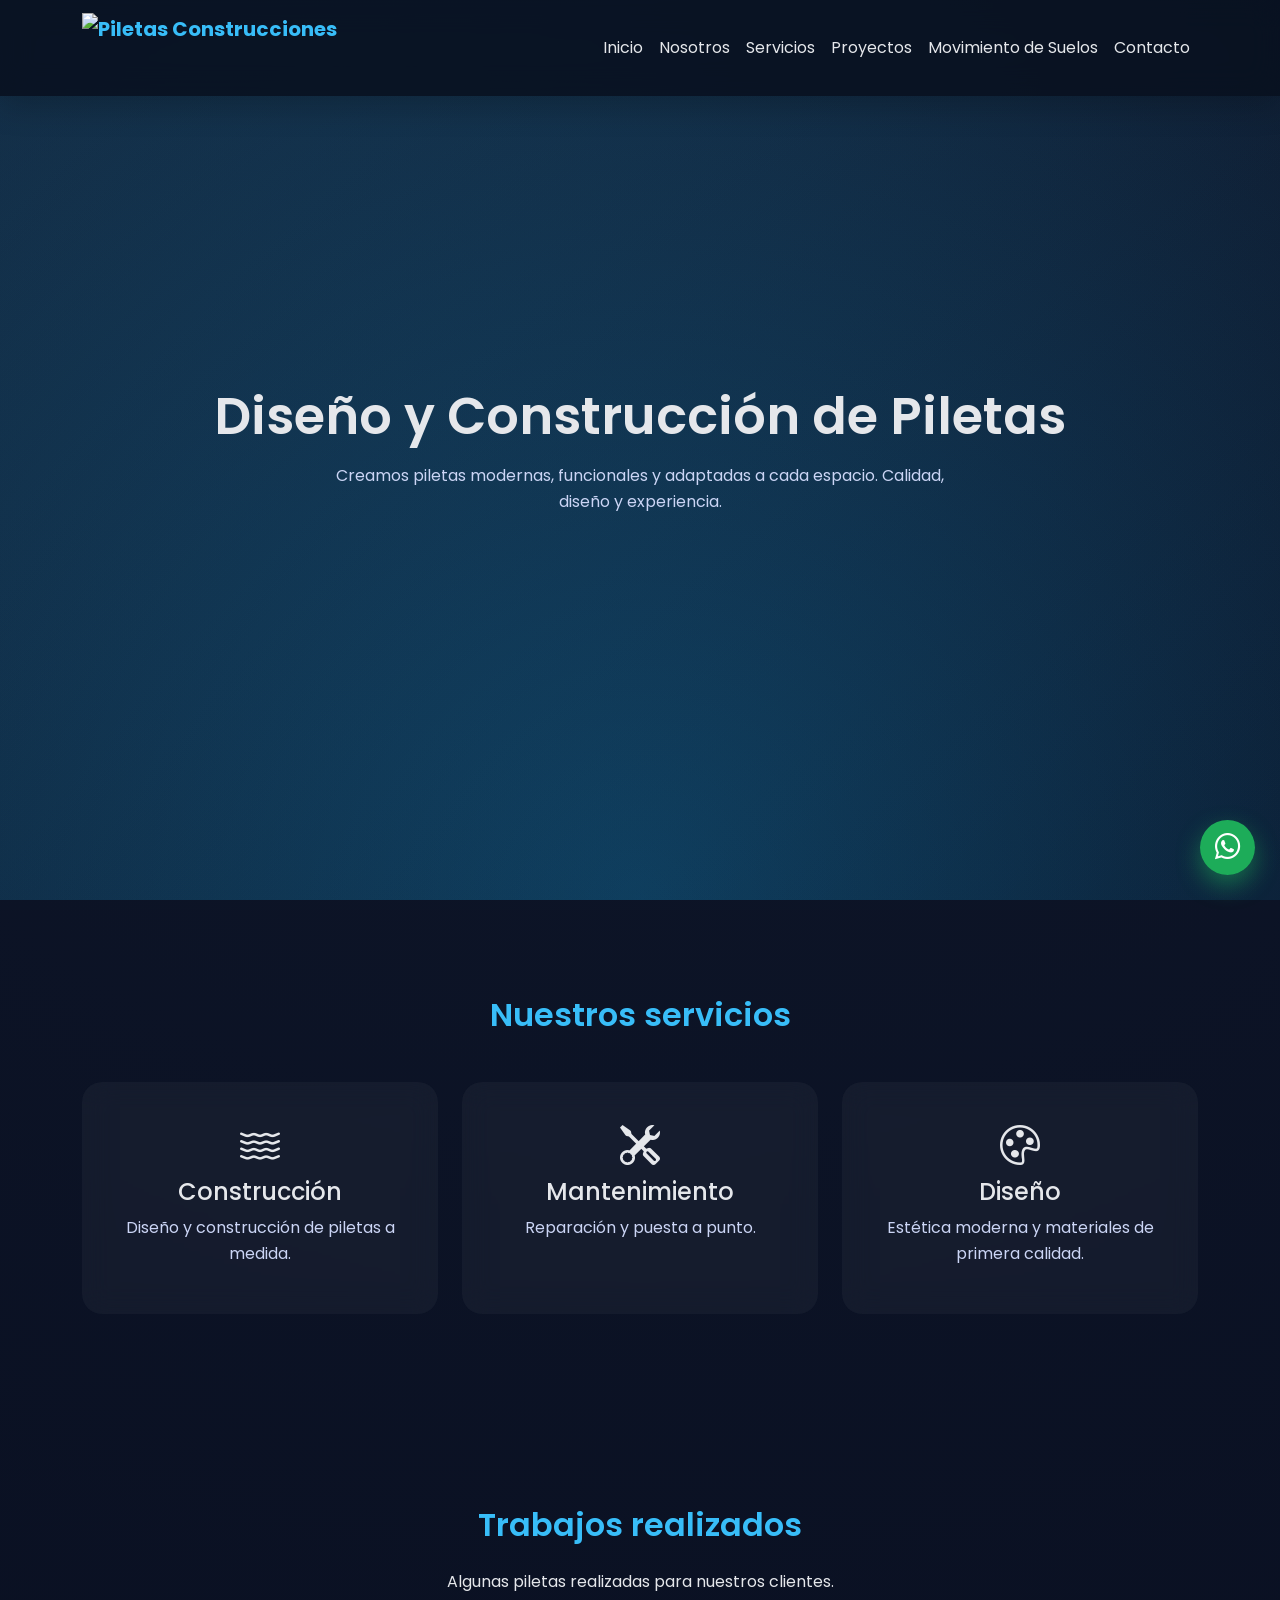
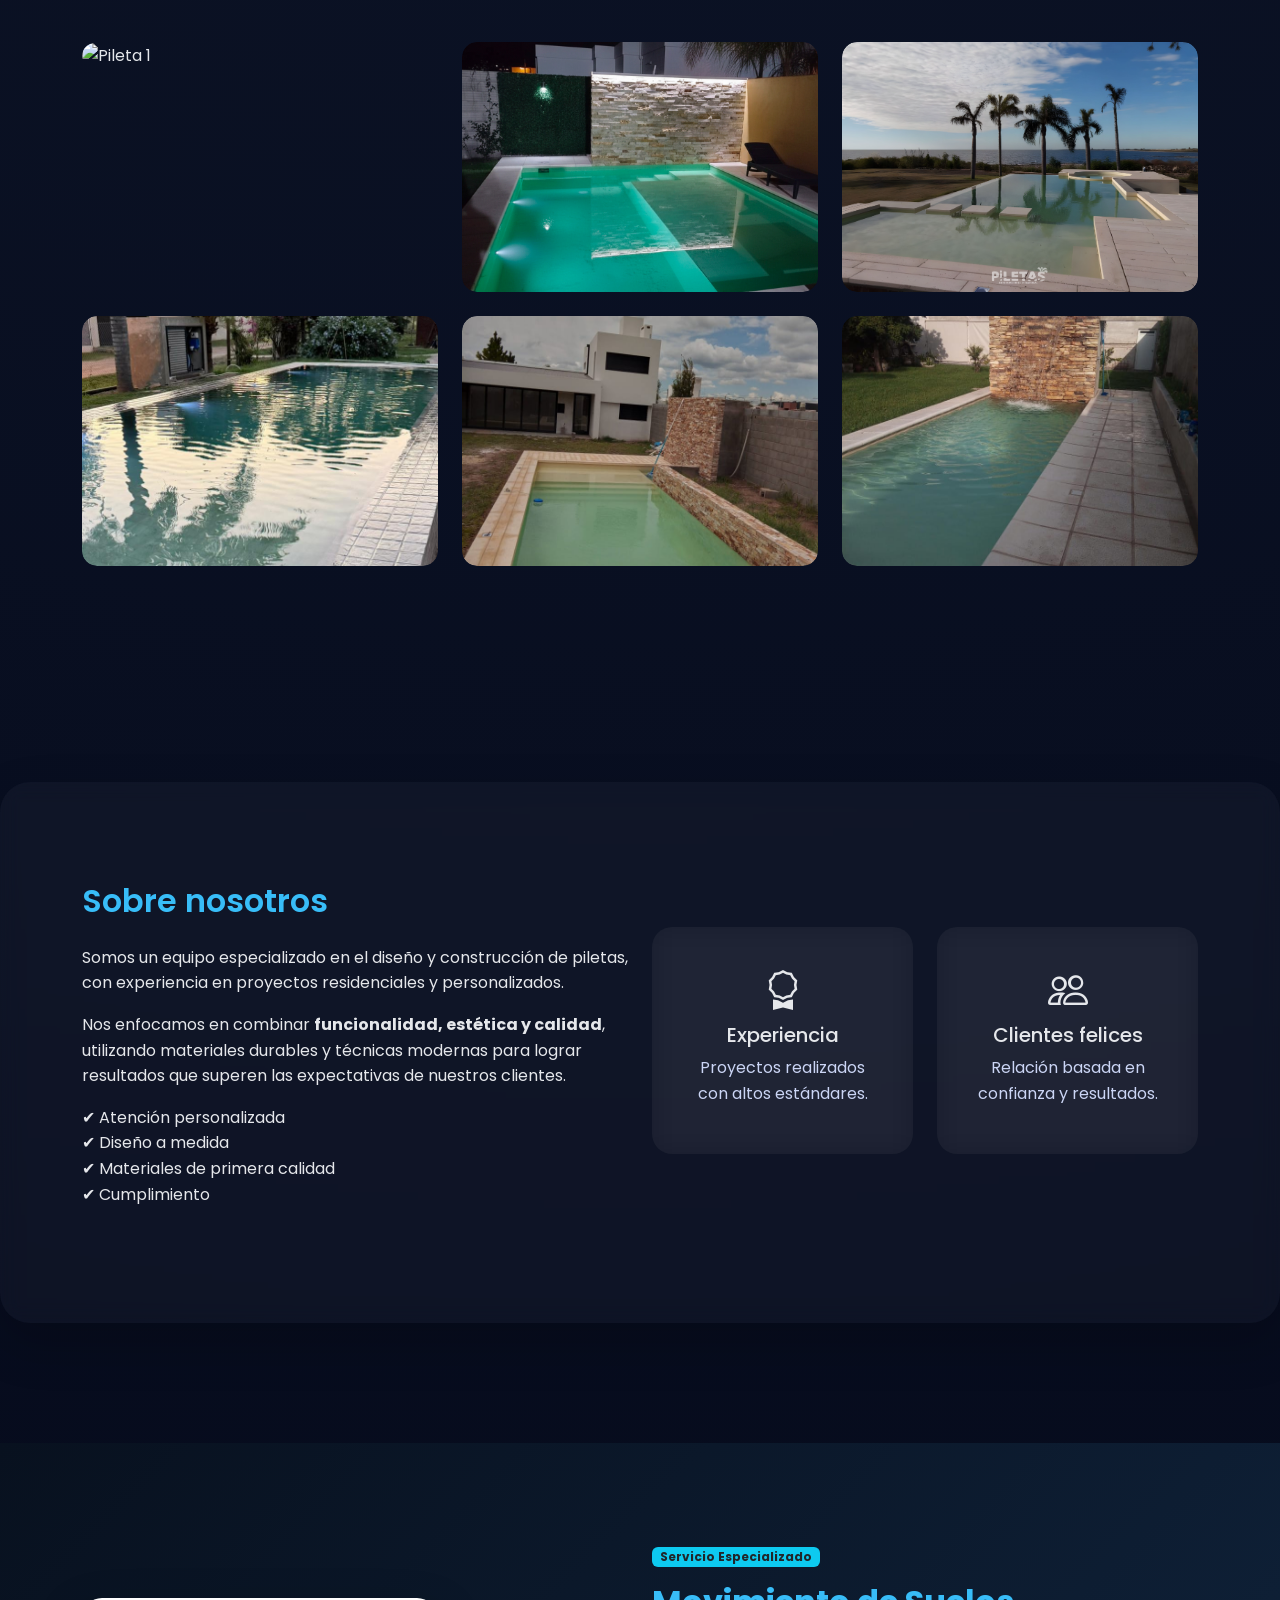
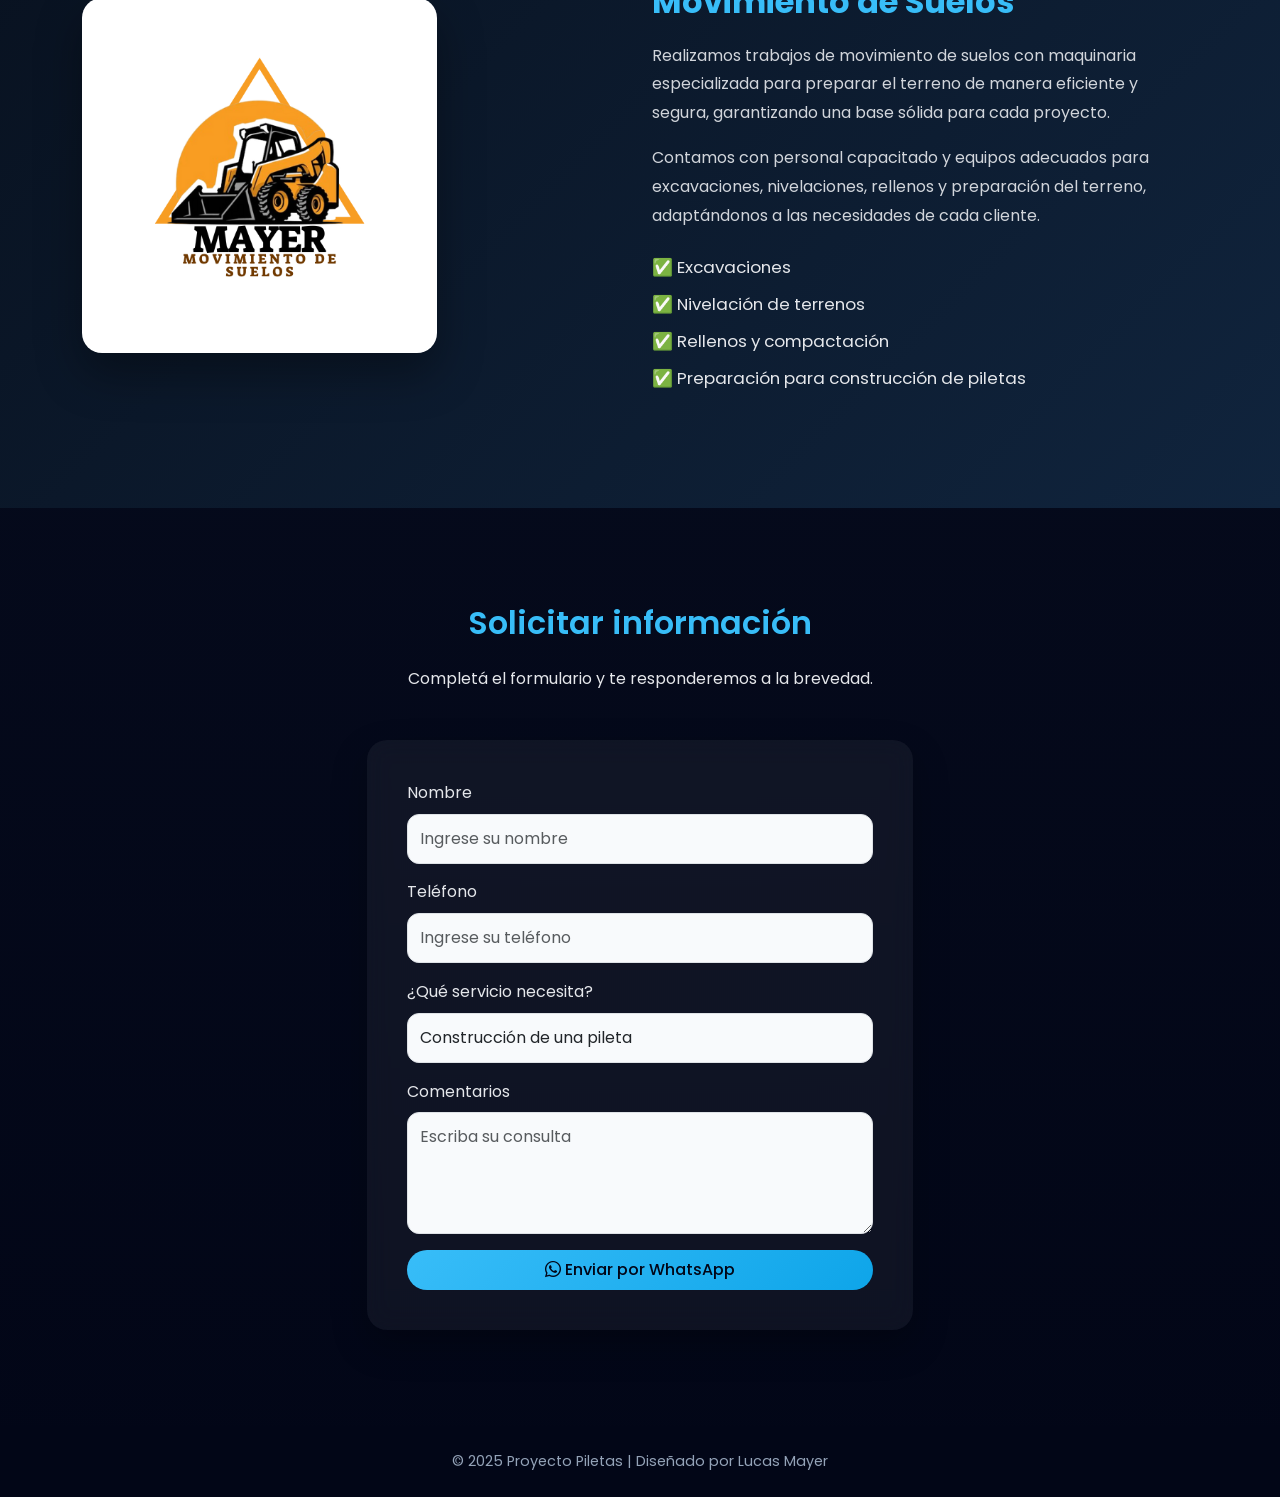
==== index.html @ 5d6d9ab3 "Actualización del proyecto" ====
<!DOCTYPE html>
<html lang="es">
<head>
    <meta charset="UTF-8">
    <meta name="viewport" content="width=device-width, initial-scale=1.0">
    <title>Proyecto Piletas | Lucas Mayer</title>

    <!-- Bootstrap -->
    <link href="https://cdn.jsdelivr.net/npm/bootstrap@5.3.0/dist/css/bootstrap.min.css" rel="stylesheet">

    <!-- Google Fonts -->
    <link href="https://fonts.googleapis.com/css2?family=Poppins:wght@300;400;600&display=swap" rel="stylesheet">

    <!-- Bootstrap Icons -->
    <link href="https://cdn.jsdelivr.net/npm/bootstrap-icons@1.11.1/font/bootstrap-icons.css" rel="stylesheet">

    <!-- CSS -->
    <link rel="stylesheet" href="css/styles.css">
</head>
<!-- BOTÓN WHATSAPP -->
<a href="https://wa.me/5493562410512" target="_blank" class="wpp-glass-btn">
    <i class="bi bi-whatsapp"></i>
</a>

<header>
    <nav class="navbar navbar-expand-lg fixed-top">
        <div class="container">
        <a class="navbar-brand d-flex align-items-center" href="#">
    <img src="./IMAGENE/LOGO.png   "
         alt="Piletas Construcciones"
         class="logo-navbar">

</a>

            <button class="navbar-toggler bg-light" type="button" data-bs-toggle="collapse" data-bs-target="#navMenu">
                <span class="navbar-toggler-icon"></span>
            </button>

            <div class="collapse navbar-collapse" id="navMenu">
                <ul class="navbar-nav ms-auto">
                    <li class="nav-item">
                        <a class="nav-link" href="#hero">Inicio</a>
                    </li>
                    <li class="nav-item">
                        <a class="nav-link" href="#sobre-nosotros">Nosotros</a>
                    </li>
                    <li class="nav-item">
                        <a class="nav-link" href="#servicios">Servicios</a>
                    </li>
                    <li class="nav-item">
                        <a class="nav-link" href="#proyectos">Proyectos</a>
                    </li>
                                        <li class="nav-item">
                        <a class="nav-link" href="#movimiento-suelos">Movimiento de Suelos</a>
                    </li>
                    <li class="nav-item">
                        <a class="nav-link" href="#contacto">Contacto</a>
                    </li>
                </ul>
            </div>
        </div>
    </nav>
</header>


<main>

    <!-- HERO -->
    <section id="hero">
        <div>
            <h1>Diseño y Construcción de Piletas</h1>
            <p>
                Creamos piletas modernas, funcionales y adaptadas a cada espacio.
                Calidad, diseño y experiencia.
            </p>
        </div>
    </section>

    <!-- SERVICIOS -->
    <section id="servicios">
        <div class="container text-center">
            <h2 class="mb-4">Nuestros servicios</h2>

            <div class="row g-4 mt-4">
                <div class="col-md-4">
                    <div class="project-card h-100">
                        <i class="bi bi-water fs-1 mb-3"></i>
                        <h4>Construcción</h4>
                        <p>Diseño y construcción de piletas a medida.</p>
                    </div>
                </div>

                <div class="col-md-4">
                    <div class="project-card h-100">
                        <i class="bi bi-tools fs-1 mb-3"></i>
                        <h4>Mantenimiento</h4>
                        <p>Reparación y puesta a punto.</p>
                    </div>
                </div>

                <div class="col-md-4">
                    <div class="project-card h-100">
                        <i class="bi bi-palette fs-1 mb-3"></i>
                        <h4>Diseño</h4>
                        <p>Estética moderna y materiales de primera calidad.</p>
                    </div>
                </div>
            </div>
        </div>
    </section>

    <!-- GALERÍA DE PROYECTOS -->
    <section id="proyectos">
        <div class="container">
            <h2 class="text-center mb-4">Trabajos realizados</h2>

            <p class="text-center w-75 mx-auto mb-5">
                Algunas piletas realizadas para nuestros clientes.
            </p>

            <div class="row g-4 gallery">

                <div class="col-md-4">
                    <div class="gallery-item">
                        <img src="./IMAGENE/imagen 1.png" alt="Pileta 1" class="img-click">
                    </div>
                </div>

                <div class="col-md-4">
                    <div class="gallery-item">
                        <img src="./IMAGENE/imagen 2.png " alt="Pileta 2" class="img-click">
                    </div>
                </div>

                <div class="col-md-4">
                    <div class="gallery-item">
                        <img src="./IMAGENE/imagen 3.png" alt="Pileta 3" class="img-click">
                    </div>
                </div>

                                <div class="col-md-4">
                    <div class="gallery-item">
                        <img src="./IMAGENE/imagen 4.png" alt="Pileta 3" class="img-click">
                    </div>
                </div>

                                <div class="col-md-4">
                    <div class="gallery-item">
                        <img src="./IMAGENE/imagen 5.png" alt="Pileta 3" class="img-click">
                    </div>
                </div>

                                <div class="col-md-4">
                    <div class="gallery-item">
                        <img src="./IMAGENE/imagen 6.png" alt="Pileta 3" class="img-click">
                    </div>
                </div>

            </div>
        </div>
    </section>

    <!-- MODAL IMAGEN -->
    <div id="imgModal" class="img-modal">
        <span class="close-modal">&times;</span>
        <img class="img-modal-content" id="imgModalContent">
    </div>

    <!-- SOBRE NOSOTROS -->
<section id="sobre-nosotros">
    <div class="container">
        <div class="row align-items-center">

            <!-- TEXTO -->
            <div class="col-md-6 mb-4 mb-md-0">
                <h2>Sobre nosotros</h2>
                <p>
                    Somos un equipo especializado en el diseño y construcción de piletas,
                    con experiencia en proyectos residenciales y personalizados.
                </p>
                <p>
                    Nos enfocamos en combinar <strong>funcionalidad, estética y calidad</strong>,
                    utilizando materiales durables y técnicas modernas para lograr
                    resultados que superen las expectativas de nuestros clientes.
                </p>

                <ul class="list-unstyled mt-3">
                    <li>✔ Atención personalizada</li>
                    <li>✔ Diseño a medida</li>
                    <li>✔ Materiales de primera calidad</li>
                    <li>✔ Cumplimiento</li>
                </ul>
            </div>

            <!-- INFO / DESTACADOS -->
            <div class="col-md-6">
                <div class="row text-center">

                    <div class="col-6 mb-4">
                        <div class="project-card h-100">
                            <i class="bi bi-award fs-1 mb-2"></i>
                            <h5>Experiencia</h5>
                            <p>Proyectos realizados con altos estándares.</p>
                        </div>
                    </div>

                    <div class="col-6 mb-4">
                        <div class="project-card h-100">
                            <i class="bi bi-people fs-1 mb-2"></i>
                            <h5>Clientes felices</h5>
                            <p>Relación basada en confianza y resultados.</p>
                        </div>
                    </div>

                </div>
            </div>

        </div>
    </div>
</section>

<!-- MOVIMIENTO DE SUELOS -->
<section id="movimiento-suelos">
    <div class="container">
        <div class="row align-items-center">

            <!-- Imagen -->
            <div class="col-lg-6 mb-4 mb-lg-0">
                <img src="./IMAGENE/Logo MAYER movientos de suelos.png "
                     alt="Movimiento de suelos"
                     class="img-fluid movimiento-img">
            </div>

            <!-- Texto -->
            <div class="col-lg-6">
                <span class="badge bg-info text-dark mb-3">
                    Servicio Especializado
                </span>

                <h2>Movimiento de Suelos</h2>

                <p>
                    Realizamos trabajos de movimiento de suelos con maquinaria
                    especializada para preparar el terreno de manera eficiente
                    y segura, garantizando una base sólida para cada proyecto.
                </p>

                <p>
                    Contamos con personal capacitado y equipos adecuados para
                    excavaciones, nivelaciones, rellenos y preparación del
                    terreno, adaptándonos a las necesidades de cada cliente.
                </p>

                <ul class="list-unstyled mt-4">
                    <li>✅ Excavaciones</li>
                    <li>✅ Nivelación de terrenos</li>
                    <li>✅ Rellenos y compactación</li>
                    <li>✅ Preparación para construcción de piletas</li>
                </ul>
            </div>

        </div>
    </div>
</section>

   <!-- CONTACTO -->
<section id="contacto">
    <div class="container">

        <h2 class="text-center mb-4">
            Solicitar información
        </h2>

        <p class="text-center mb-5">
            Completá el formulario y te responderemos a la brevedad.
        </p>

        <div class="row justify-content-center">

            <div class="col-lg-6">

                <div class="project-card">

                    <div class="mb-3">
                        <label class="form-label">
                            Nombre
                        </label>

                        <input
                            type="text"
                            id="nombre"
                            class="form-control"
                            placeholder="Ingrese su nombre">
                    </div>

                    <div class="mb-3">
                        <label class="form-label">
                            Teléfono
                        </label>

                        <input
                            type="text"
                            id="telefono"
                            class="form-control"
                            placeholder="Ingrese su teléfono">
                    </div>

                    <div class="mb-3">
                        <label class="form-label">
                            ¿Qué servicio necesita?
                        </label>

                        <select
                            id="servicio"
                            class="form-select">

                            <option value="Construcción de una pileta">
                                Construcción de una pileta
                            </option>

                            <option value="Movimiento de suelos">
                                Movimiento de suelos
                            </option>

                            <option value="Construcción de pileta y movimiento de suelos">
                                Ambos servicios
                            </option>

                        </select>

                    </div>

                    <div class="mb-3">

                        <label class="form-label">
                            Comentarios
                        </label>

                        <textarea
                            id="mensaje"
                            class="form-control"
                            rows="4"
                            placeholder="Escriba su consulta"></textarea>

                    </div>

                    <button
                        class="btn btn-main w-100"
                        onclick="enviarWhatsApp()">

                        <i class="bi bi-whatsapp"></i>

                        Enviar por WhatsApp

                    </button>

                </div>

            </div>

        </div>

    </div>
</section>
<script>

function enviarWhatsApp() {

    const numero = "3562410512"; // <-- Cambiá este número si querés otro

    const nombre = document.getElementById("nombre").value.trim();
    const telefono = document.getElementById("telefono").value.trim();
    const servicio = document.getElementById("servicio").value;
    const mensaje = document.getElementById("mensaje").value.trim();

    if (nombre === "" || telefono === "" || servicio === "") {
        alert("Por favor, completá tu nombre, teléfono y servicio.");
        return;
    }

    const texto =
`Hola, quisiera solicitar información.

👤 Nombre: ${nombre}

📞 Teléfono: ${telefono}

🛠️ Servicio solicitado:
${servicio}

📝 Consulta:
${mensaje}`;

    const url = `https://wa.me/${numero}?text=${encodeURIComponent(texto)}`;

    window.open(url, "_blank");

}

</script>

</main>

<!-- FOOTER -->
<footer class="text-center">
    © 2025 Proyecto Piletas | Diseñado por Lucas Mayer
</footer>

<!-- JS -->
<script src="https://cdn.jsdelivr.net/npm/bootstrap@5.3.0/dist/js/bootstrap.bundle.min.js"></script>

<script>
    const modal = document.getElementById("imgModal");
    const modalImg = document.getElementById("imgModalContent");
    const closeBtn = document.querySelector(".close-modal");

    document.querySelectorAll(".img-click").forEach(img => {
        img.addEventListener("click", () => {
            modal.style.display = "flex";
            modalImg.src = img.src;
        });
    });

    closeBtn.addEventListener("click", () => {
        modal.style.display = "none";
    });

    modal.addEventListener("click", (e) => {
        if (e.target === modal) {
            modal.style.display = "none";
        }
    });
</script>

</body>
</html>
---- css/styles.css ----
/* RESET BÁSICO */
* {
    margin: 0;
    padding: 0;
    box-sizing: border-box;
}

body {
    font-family: 'Poppins', sans-serif;
    background-color: #0f172a;
    color: #e5e7eb;
    line-height: 1.6;
}

/* NAVBAR */
.navbar {
    background: rgba(15, 23, 42, 0.9);
    backdrop-filter: blur(10px);
}

.navbar-brand {
    font-weight: 600;
    color: #38bdf8 !important;
}

.nav-link {
    color: #e5e7eb !important;
    transition: color 0.3s;
}

.nav-link:hover {
    color: #38bdf8 !important;
}

/* HERO */
#hero {
    min-height: 100vh;
    display: flex;
    align-items: center;
    background: linear-gradient(
        120deg,
        rgba(56, 189, 248, 0.15),
        rgba(14, 165, 233, 0.05)
    );
    text-align: center;
}

#hero h1 {
    font-size: 3rem;
    font-weight: 600;
}

#hero p {
    max-width: 600px;
    margin: 1rem auto 0;
    color: #cbd5f5;
}

/* SECCIONES */
section {
    padding: 5rem 0;
}

h2 {
    font-weight: 600;
    margin-bottom: 1.5rem;
    color: #38bdf8;
}

/* ABOUT */
#about p {
    color: #cbd5f5;
}

/* SERVICIOS */
#servicios h5 {
    font-weight: 500;
    margin-bottom: 0.5rem;
}

#servicios p {
    color: #cbd5f5;
}

/* GALERIA */
.galeria-box {
    height: 220px;
    background: linear-gradient(
        135deg,
        #38bdf8,
        #0ea5e9
    );
    border-radius: 16px;
    display: flex;
    align-items: center;
    justify-content: center;
    font-weight: 600;
    color: #0f172a;
    transition: transform 0.4s ease, box-shadow 0.4s ease;
}

.galeria-box:hover {
    transform: translateY(-10px) scale(1.03);
    box-shadow: 0 20px 40px rgba(56, 189, 248, 0.35);
}

/* FOOTER */
footer {
    padding: 1.5rem 0;
    background-color: #020617;
    color: #94a3b8;
    font-size: 0.9rem;
}

/* RESPONSIVE */
@media (max-width: 768px) {
    #hero h1 {
        font-size: 2.2rem;
    }
}

/* RESET */
* {
    margin: 0;
    padding: 0;
    box-sizing: border-box;
}

html {
    scroll-behavior: smooth;
}

body {
    font-family: 'Poppins', sans-serif;
    background: radial-gradient(circle at top, #0f172a, #020617);
    color: #e5e7eb;
    overflow-x: hidden;
}

/* BOTÓN WHATSAPP */
.wpp-glass-btn {
    position: fixed;
    bottom: 25px;
    right: 25px;
    width: 55px;
    height: 55px;
    background: rgba(34, 197, 94, 0.85);
    backdrop-filter: blur(8px);
    border-radius: 50%;
    display: flex;
    align-items: center;
    justify-content: center;
    font-size: 1.6rem;
    color: #fff;
    z-index: 1000;
    box-shadow: 0 10px 25px rgba(34, 197, 94, 0.45);
    transition: transform 0.3s ease, box-shadow 0.3s ease;
}

.wpp-glass-btn:hover {
    transform: scale(1.15) rotate(8deg);
    box-shadow: 0 15px 35px rgba(34, 197, 94, 0.65);
}

/* NAVBAR */
.navbar {
    background: rgba(2, 6, 23, 0.85);
    backdrop-filter: blur(12px);
}

.navbar-brand {
    font-weight: 600;
    color: #38bdf8 !important;
}

.nav-link {
    color: #e5e7eb !important;
    position: relative;
}

.nav-link::after {
    content: "";
    position: absolute;
    width: 0;
    height: 2px;
    bottom: -4px;
    left: 0;
    background: #38bdf8;
    transition: width 0.3s ease;
}

.nav-link:hover::after {
    width: 100%;
}

/* HERO */
#hero {
    min-height: 100vh;
    display: flex;
    align-items: center;
    justify-content: center;
    text-align: center;
    padding: 0 1rem;
    background:
        linear-gradient(135deg, rgba(56, 189, 248, 0.15), transparent),
        radial-gradient(circle at bottom, rgba(14, 165, 233, 0.25), transparent);
}

#hero h1 {
    font-size: 3.2rem;
    font-weight: 600;
    animation: fadeDown 1.2s ease forwards;
}

#hero p {
    max-width: 620px;
    margin: 1rem auto 0;
    color: #cbd5f5;
    animation: fadeUp 1.4s ease forwards;
}

/* SECCIONES */
section {
    padding: 6rem 0;
}

h2 {
    font-weight: 600;
    color: #38bdf8;
}

/* PROYECTOS */
.project-card {
    background: rgba(255, 255, 255, 0.04);
    backdrop-filter: blur(14px);
    border-radius: 20px;
    padding: 2rem;
    height: 100%;
    transition: transform 0.4s ease, box-shadow 0.4s ease;
}

.project-card:hover {
    transform: translateY(-12px);
    box-shadow: 0 25px 60px rgba(56, 189, 248, 0.25);
}

.project-card h4 {
    margin-bottom: 0.5rem;
}

.project-card p {
    color: #cbd5f5;
}

/* BOTÓN */
.btn-main {
    background: linear-gradient(135deg, #38bdf8, #0ea5e9);
    border: none;
    color: #020617;
    font-weight: 500;
    border-radius: 50px;
    padding: 0.5rem 1.4rem;
    transition: transform 0.3s ease, box-shadow 0.3s ease;
}

.btn-main:hover {
    transform: scale(1.05);
    box-shadow: 0 10px 30px rgba(56, 189, 248, 0.5);
}

/* FOOTER */
footer {
    background: #020617;
    color: #94a3b8;
    padding: 1.5rem 0;
    font-size: 0.9rem;
}

/* ANIMACIONES */
@keyframes fadeDown {
    from {
        opacity: 0;
        transform: translateY(-30px);
    }
    to {
        opacity: 1;
        transform: translateY(0);
    }
}

@keyframes fadeUp {
    from {
        opacity: 0;
        transform: translateY(30px);
    }
    to {
        opacity: 1;
        transform: translateY(0);
    }
}

/* RESPONSIVE */
@media (max-width: 768px) {
    #hero h1 {
        font-size: 2.2rem;
    }
}

/* CONTENEDOR DE CADA FOTO */
.project-photo {
    width: 100%;
    height: 250px;              /* ajustá la altura a gusto */
    overflow: hidden;
    border-radius: 15px;
    box-shadow: 0 10px 25px rgba(0,0,0,0.15);
    transition: transform 0.4s ease;
}

/* IMAGEN */
.project-photo img {
    width: 100%;
    height: 100%;
    object-fit: cover;          /* 🔥 ESTA ES LA CLAVE */
    transition: transform 0.4s ease;
}

/* HOVER */
.project-photo:hover img {
    transform: scale(1.1);
}

/* GALERÍA */
.gallery-item {
    overflow: hidden;
    border-radius: 15px;
    cursor: pointer;
}

.gallery-item img {
    width: 100%;
    height: 250px;
    object-fit: cover;
    transition: transform 0.4s ease;
    border-radius: 15px;
}

.gallery-item:hover img {
    transform: scale(1.1);
}

/* MODAL */
.img-modal {
    display: none;
    position: fixed;
    inset: 0;
    background: rgba(0, 0, 0, 0.9);
    z-index: 9999;
    justify-content: center;
    align-items: center;
    backdrop-filter: blur(5px);
}

.img-modal-content {
    max-width: 90%;
    max-height: 90%;
    border-radius: 15px;
    animation: zoom 0.4s ease;
}

.close-modal {
    position: absolute;
    top: 30px;
    right: 40px;
    font-size: 40px;
    color: white;
    cursor: pointer;
}

@keyframes zoom {
    from {
        transform: scale(0.6);
        opacity: 0;
    }
    to {
        transform: scale(1);
        opacity: 1;
    }
}
/* LOGO NAVBAR */   
.logo-navbar{

    height:70px;

    width:auto;

    transition:.4s;

}

.logo-navbar:hover{

    transform:scale(1.08);

}

.navbar-brand{

    display:flex;

    align-items:center;

    gap:10px;

    font-weight:700;

    color:#38bdf8 !important;

}
.navbar{

    background:rgba(8,17,31,.88);

    backdrop-filter:blur(15px);

    box-shadow:0 10px 30px rgba(0,0,0,.2);

    transition:.4s;

}

/*==========================
MOVIMIENTO DE SUELOS
==========================*/

#movimiento-suelos{

    padding:100px 0;

    background:linear-gradient(
        135deg,
        #08111f,
        #10243d
    );

}

#movimiento-suelos h2{

    color:#38bdf8;

    font-weight:700;

    margin-bottom:20px;

}

#movimiento-suelos p{

    color:#d1d5db;

    line-height:1.8;

}

.movimiento-img{

    width: 65%;

    border-radius:20px;

    overflow:hidden;

    box-shadow:0 20px 45px rgba(0,0,0,.35);

    transition:.4s;

}

.movimiento-img:hover{

    transform:scale(1.03);

}

#movimiento-suelos li{

    margin-bottom:10px;

    font-size:1.05rem;

}
#contacto .project-card{

padding:40px;

border-radius:20px;

background:rgba(255,255,255,.05);

backdrop-filter:blur(12px);

box-shadow:0 15px 35px rgba(0,0,0,.25);

}

#contacto input,
#contacto select,
#contacto textarea{

border-radius:12px;

padding:12px;

background:#f8fafc;

}

#contacto input:focus,
#contacto select:focus,
#contacto textarea:focus{

box-shadow:0 0 10px rgba(0,198,255,.4);

border-color:#00c6ff;

}

#sobre-nosotros{

    padding:100px 50px;

    margin:120px auto;

    max-width:1400px;

    border-radius:30px;

    background:rgba(255,255,255,.03);

    backdrop-filter:blur(10px);

    box-shadow:0 20px 50px rgba(0,0,0,.2);

}
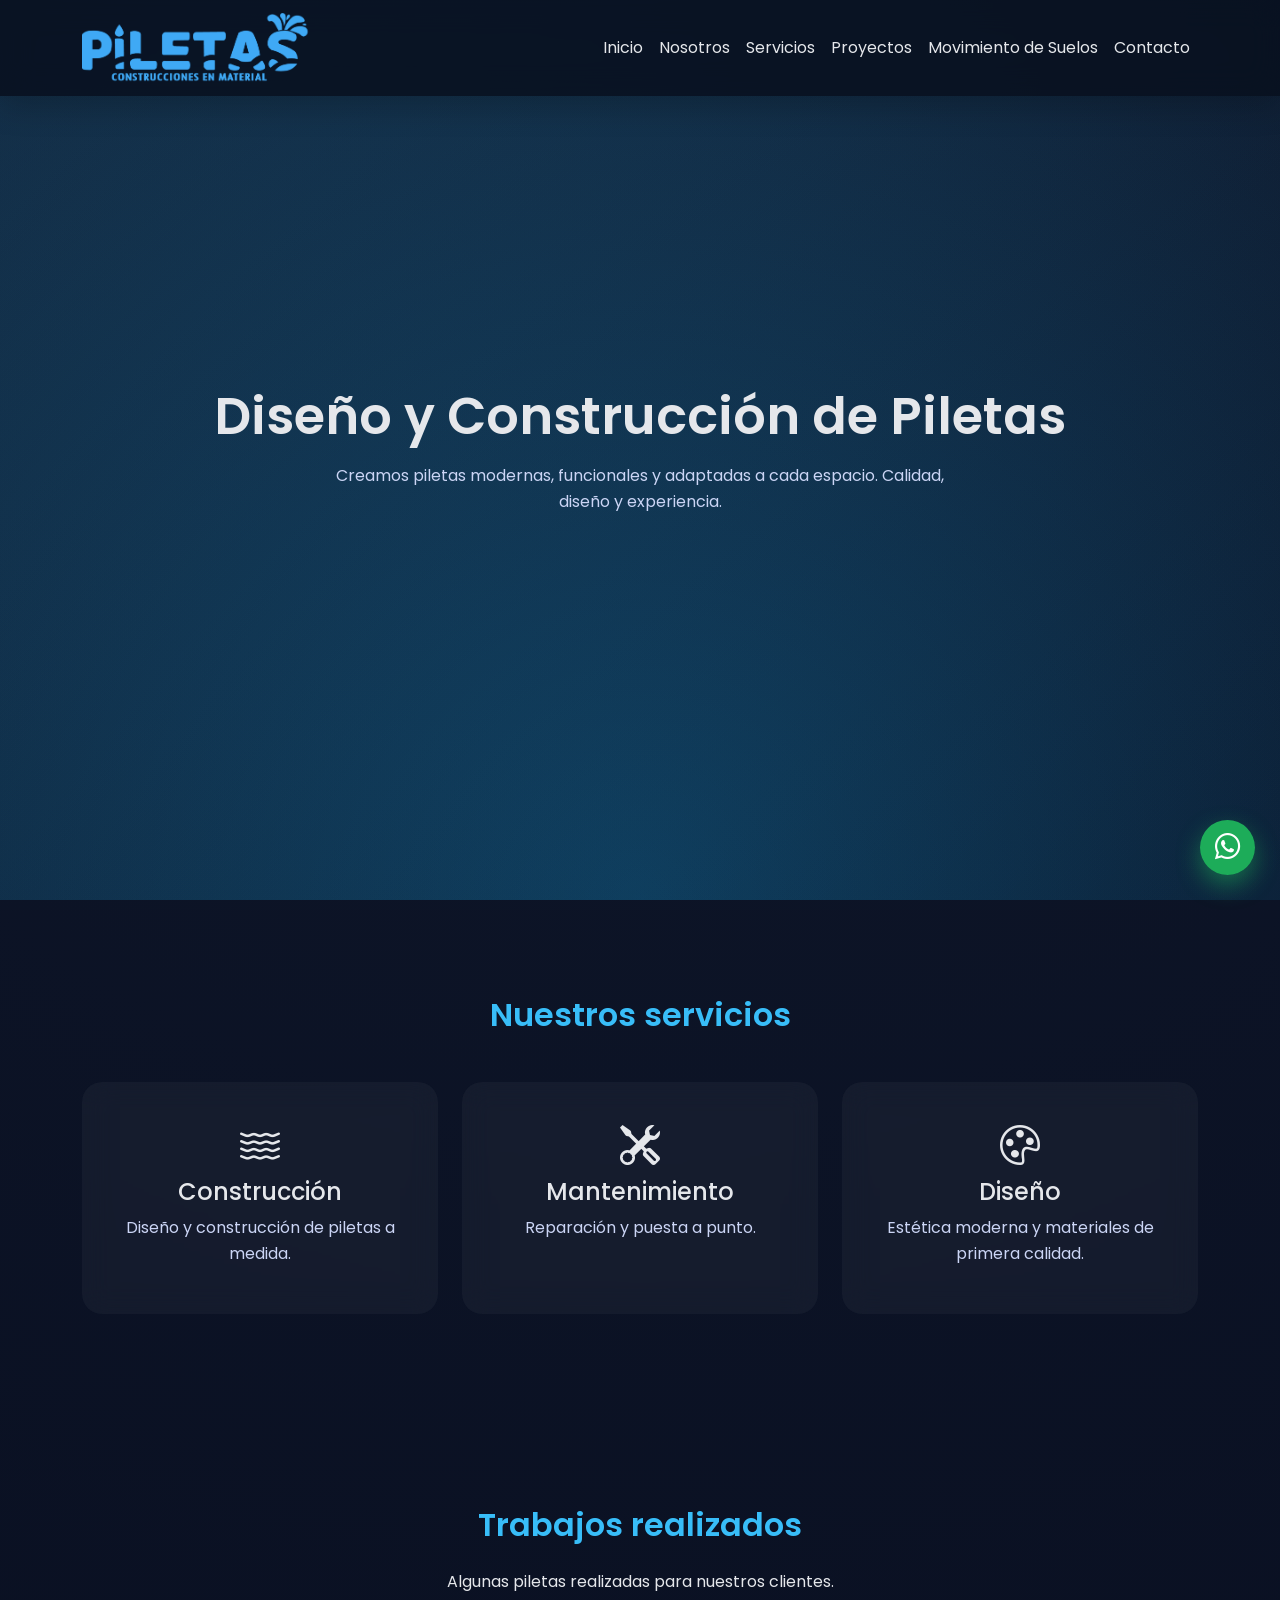
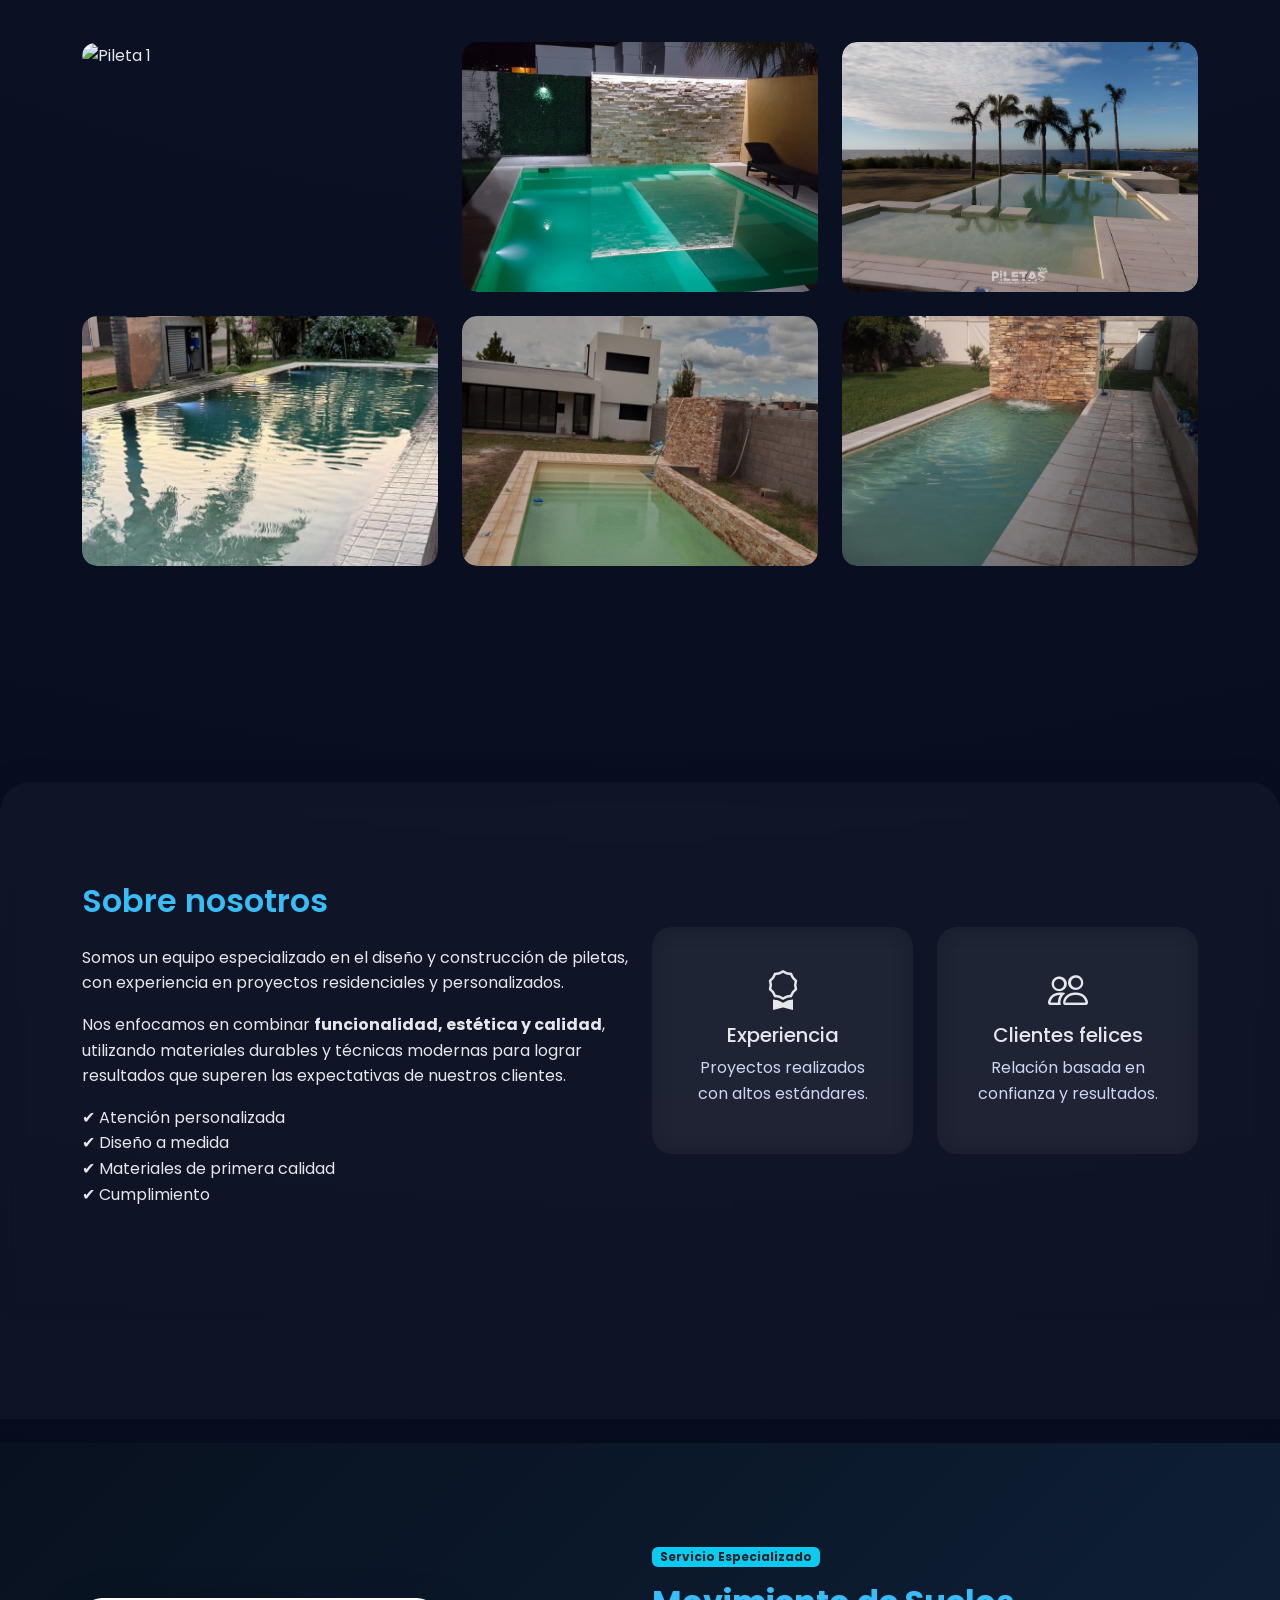
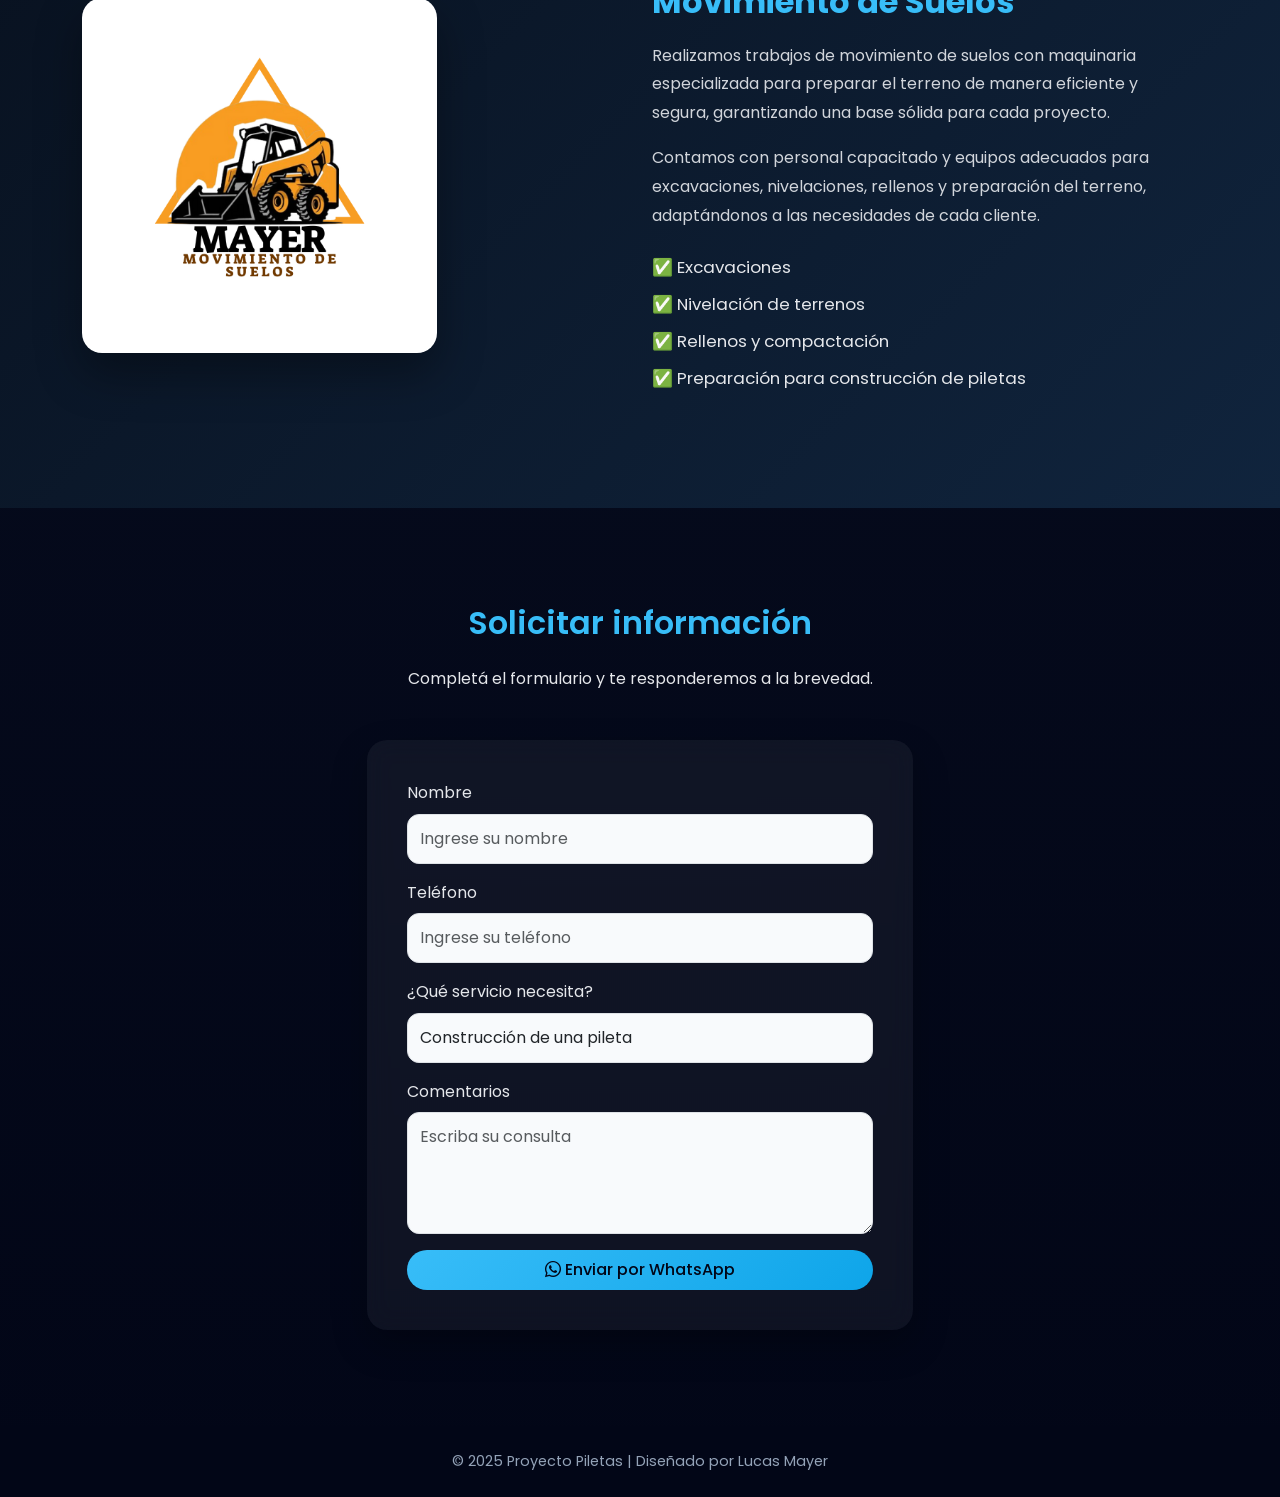
==== commit 900043cb: "Actualización completa del sitio web" ====
--- a/index.html
+++ b/index.html
@@ -16,6 +16,7 @@
 
     <!-- CSS -->
     <link rel="stylesheet" href="css/styles.css">
+    <link rel="icon" type="image/png" href="./IMAGENE/LOGO 2.png">
 </head>
 <!-- BOTÓN WHATSAPP -->
 <a href="https://wa.me/5493562410512" target="_blank" class="wpp-glass-btn">
@@ -26,7 +27,7 @@
     <nav class="navbar navbar-expand-lg fixed-top">
         <div class="container">
         <a class="navbar-brand d-flex align-items-center" href="#">
-    <img src="./IMAGENE/LOGO.png   "
+    <img src="./IMAGENE/logo.png"
          alt="Piletas Construcciones"
          class="logo-navbar">
 
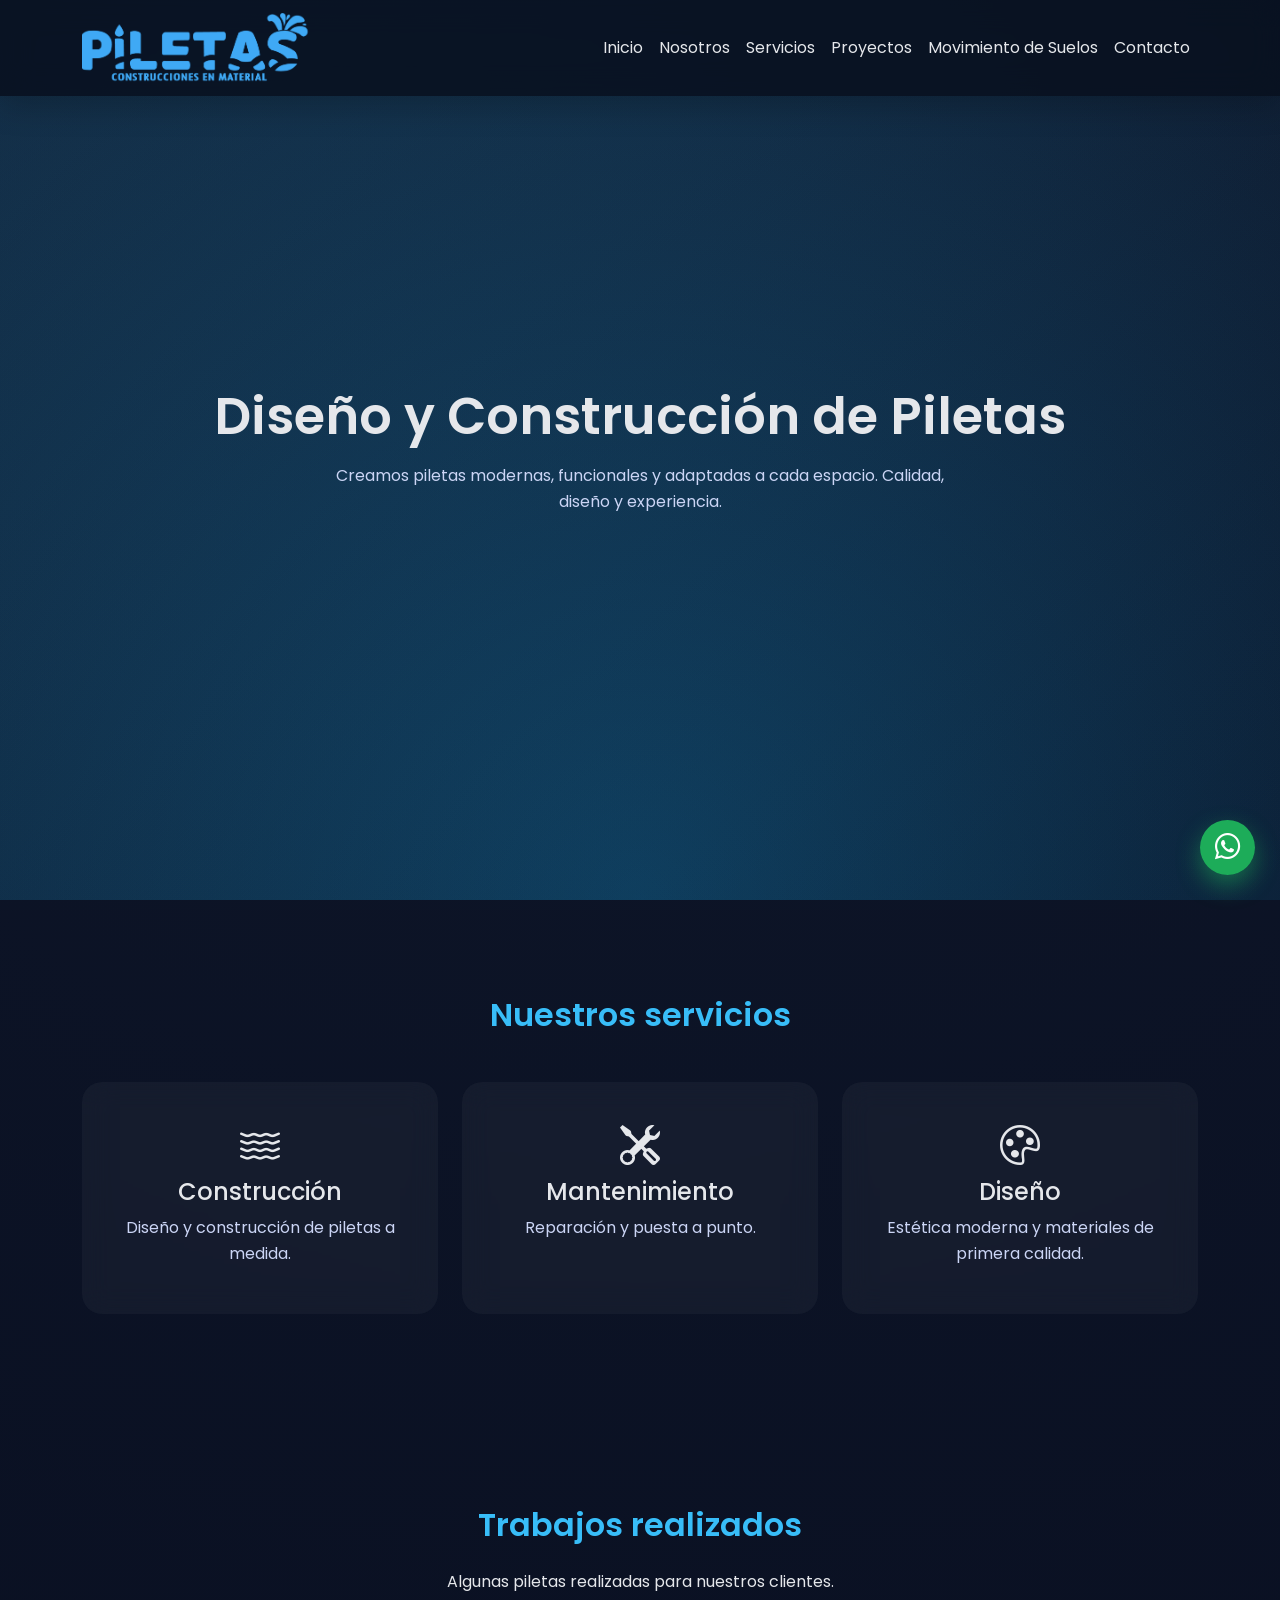
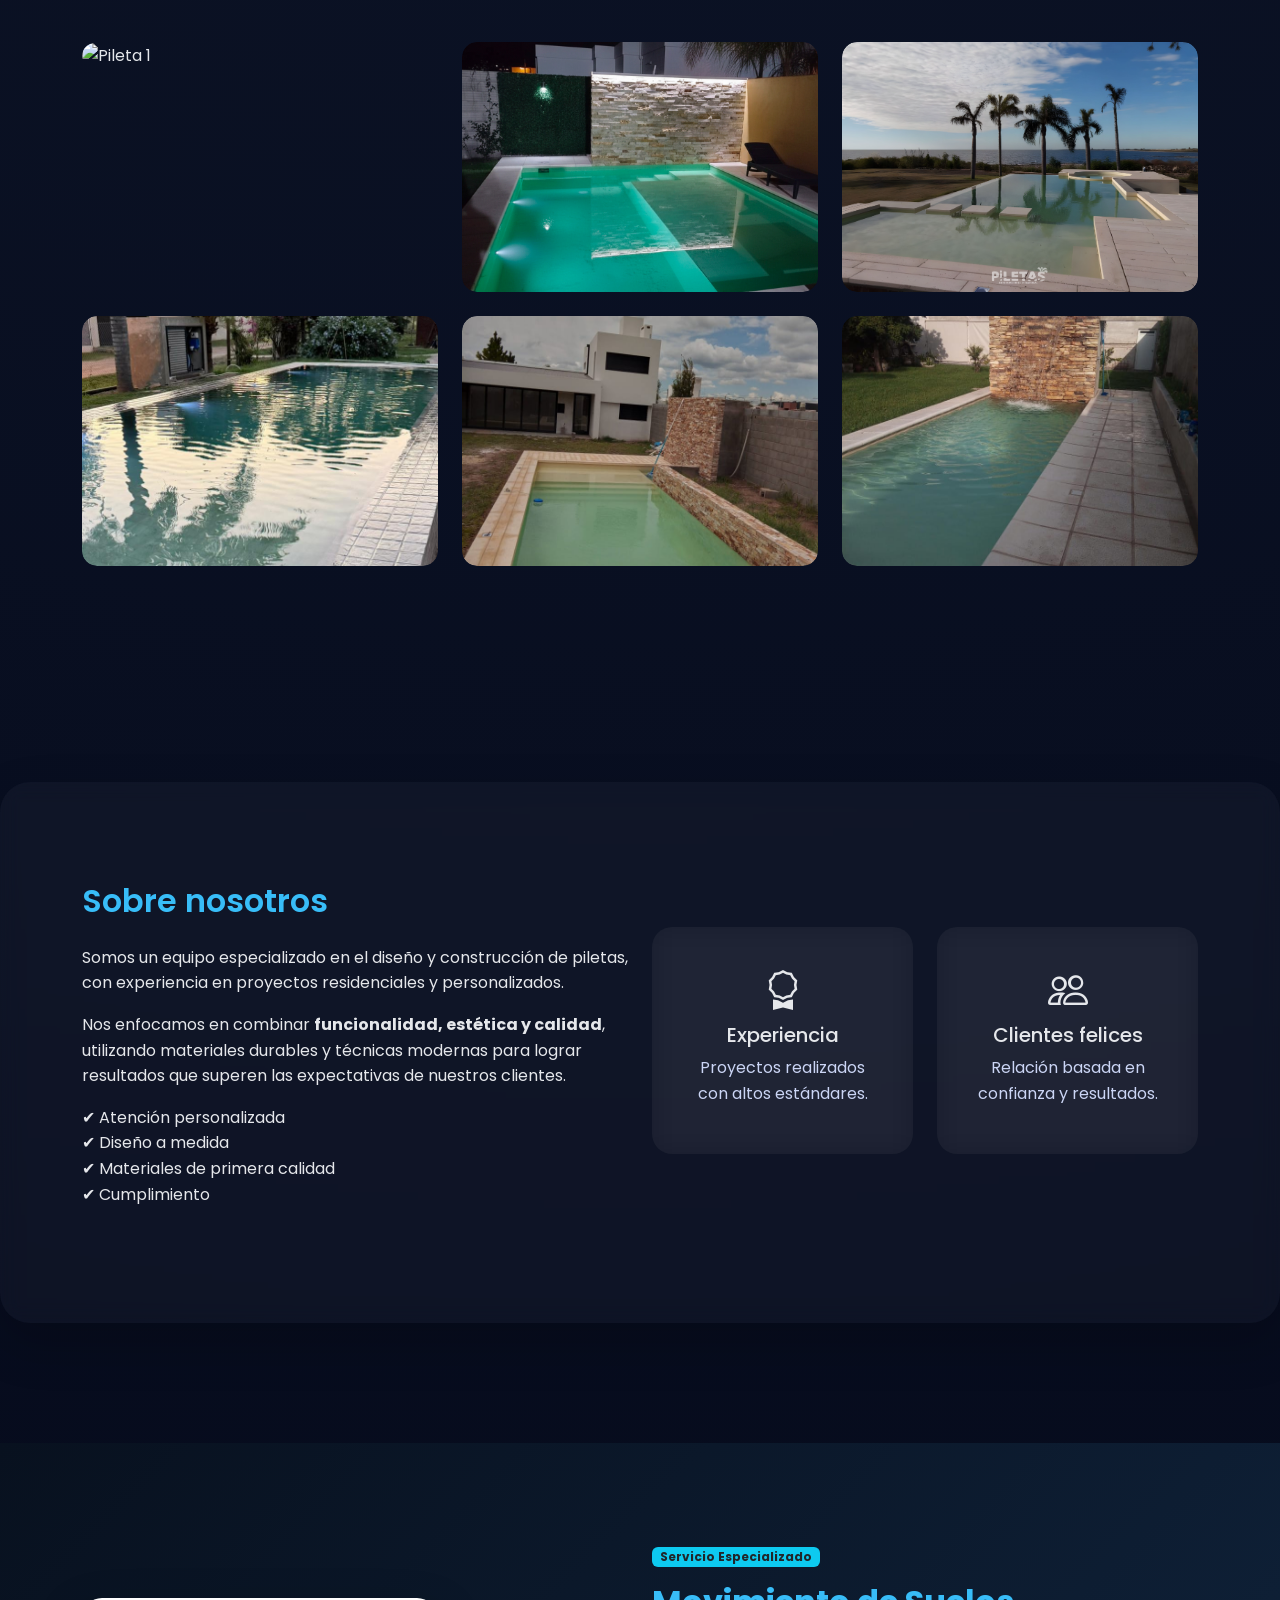
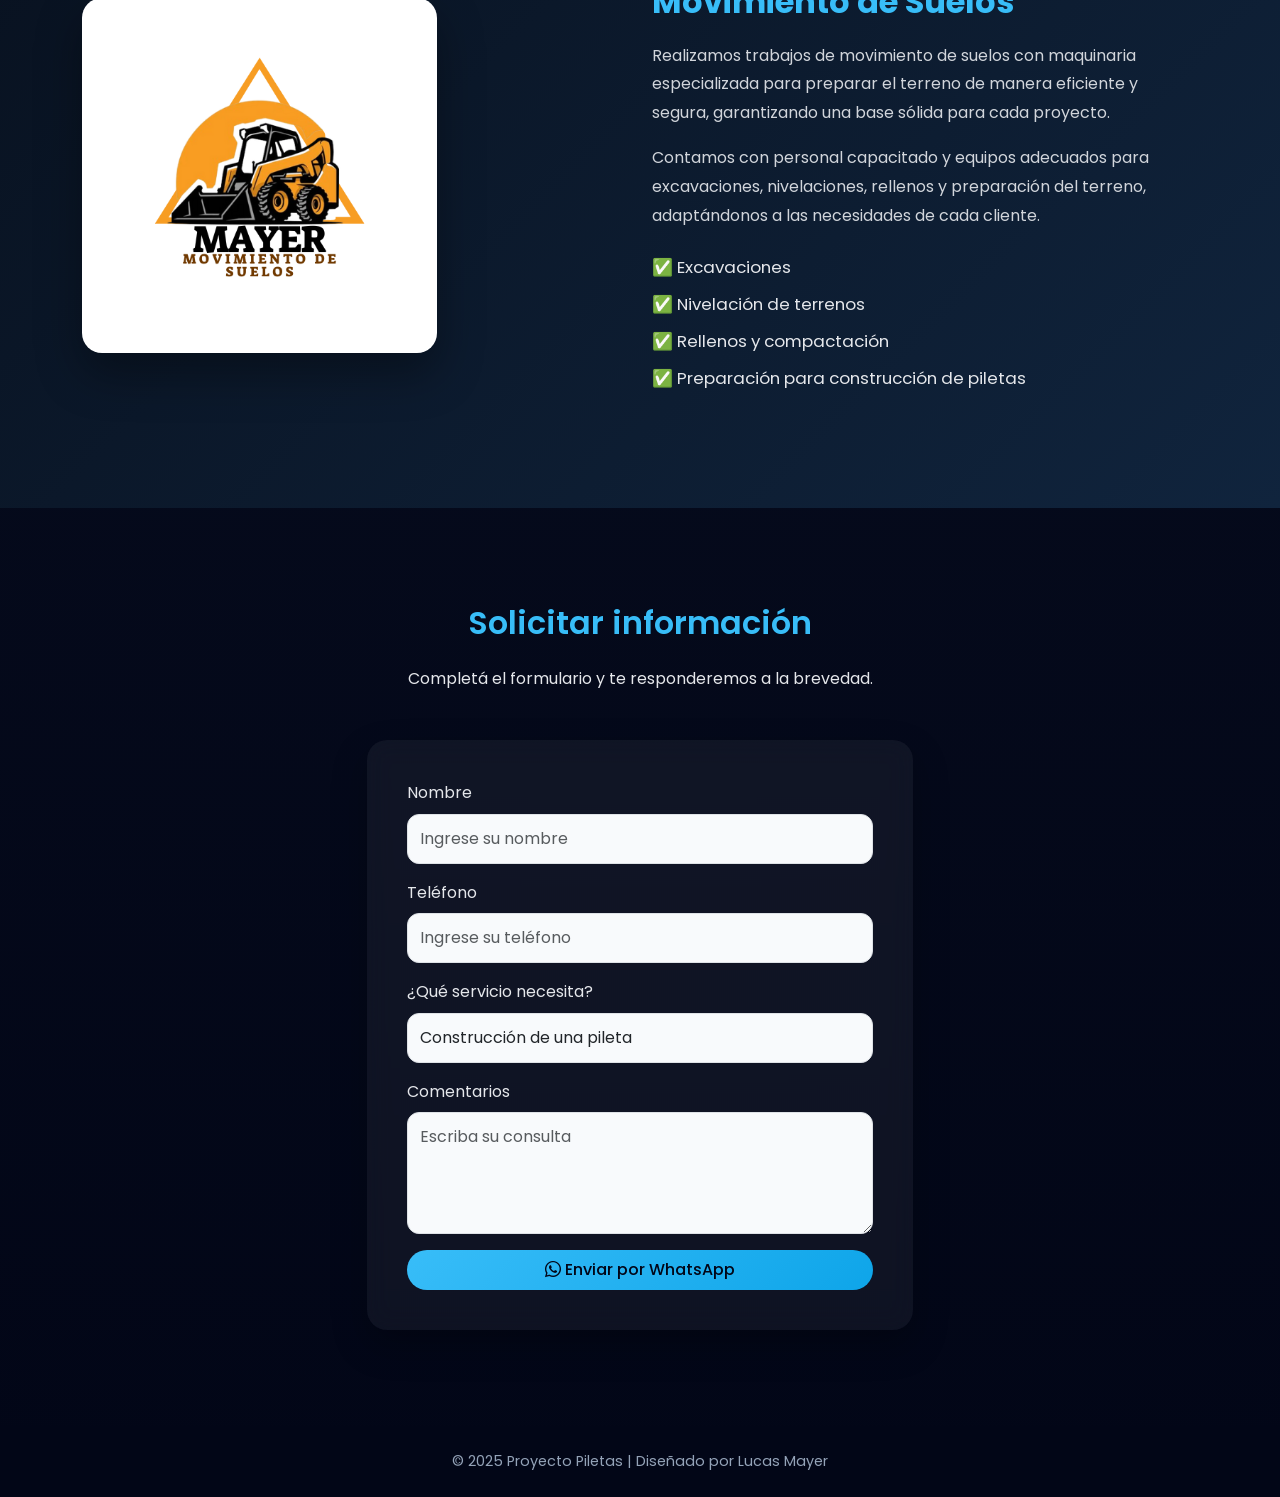
==== commit 5ebd0327: "Actualización sitio web piletas" ====
--- a/index.html
+++ b/index.html
@@ -129,7 +129,7 @@
 
                 <div class="col-md-4">
                     <div class="gallery-item">
-                        <img src="./IMAGENE/imagen 2.png " alt="Pileta 2" class="img-click">
+                        <img src="./IMAGENE/imagen 2.png" alt="Pileta 2" class="img-click">
                     </div>
                 </div>
 
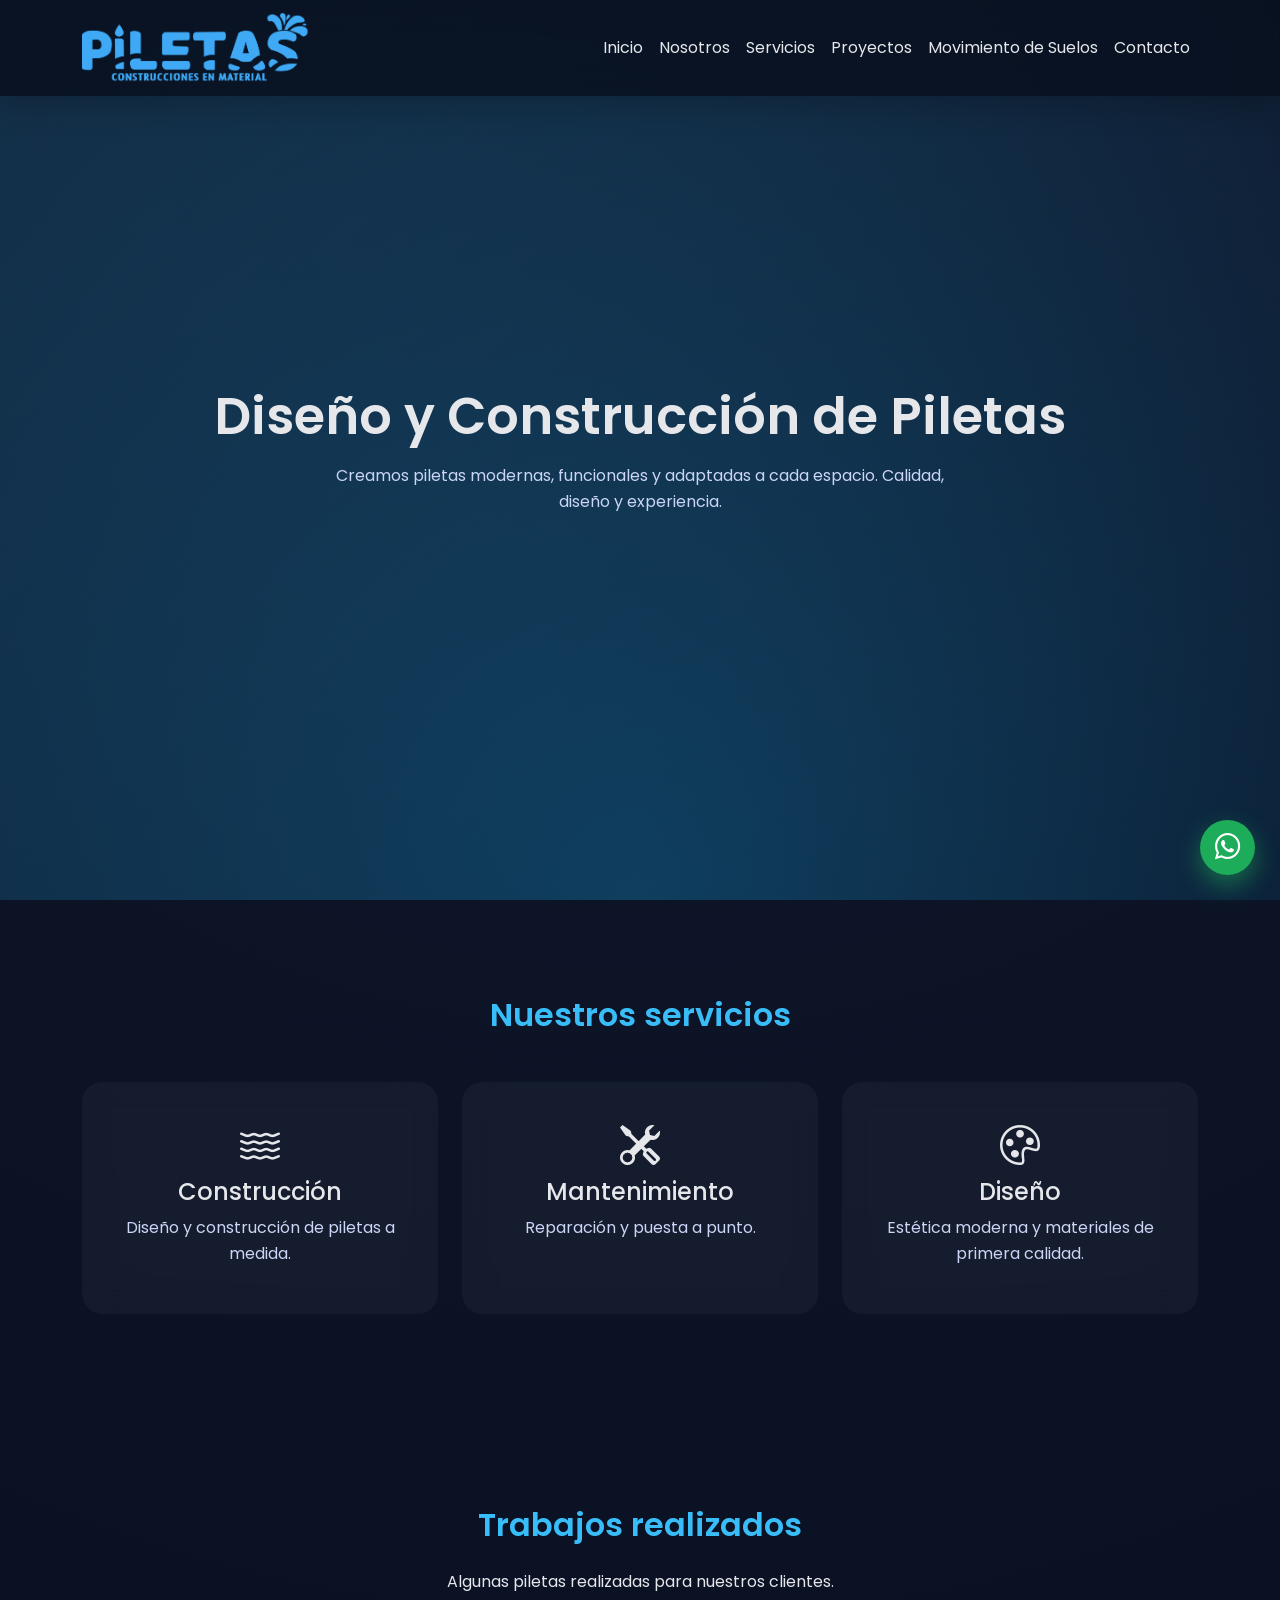
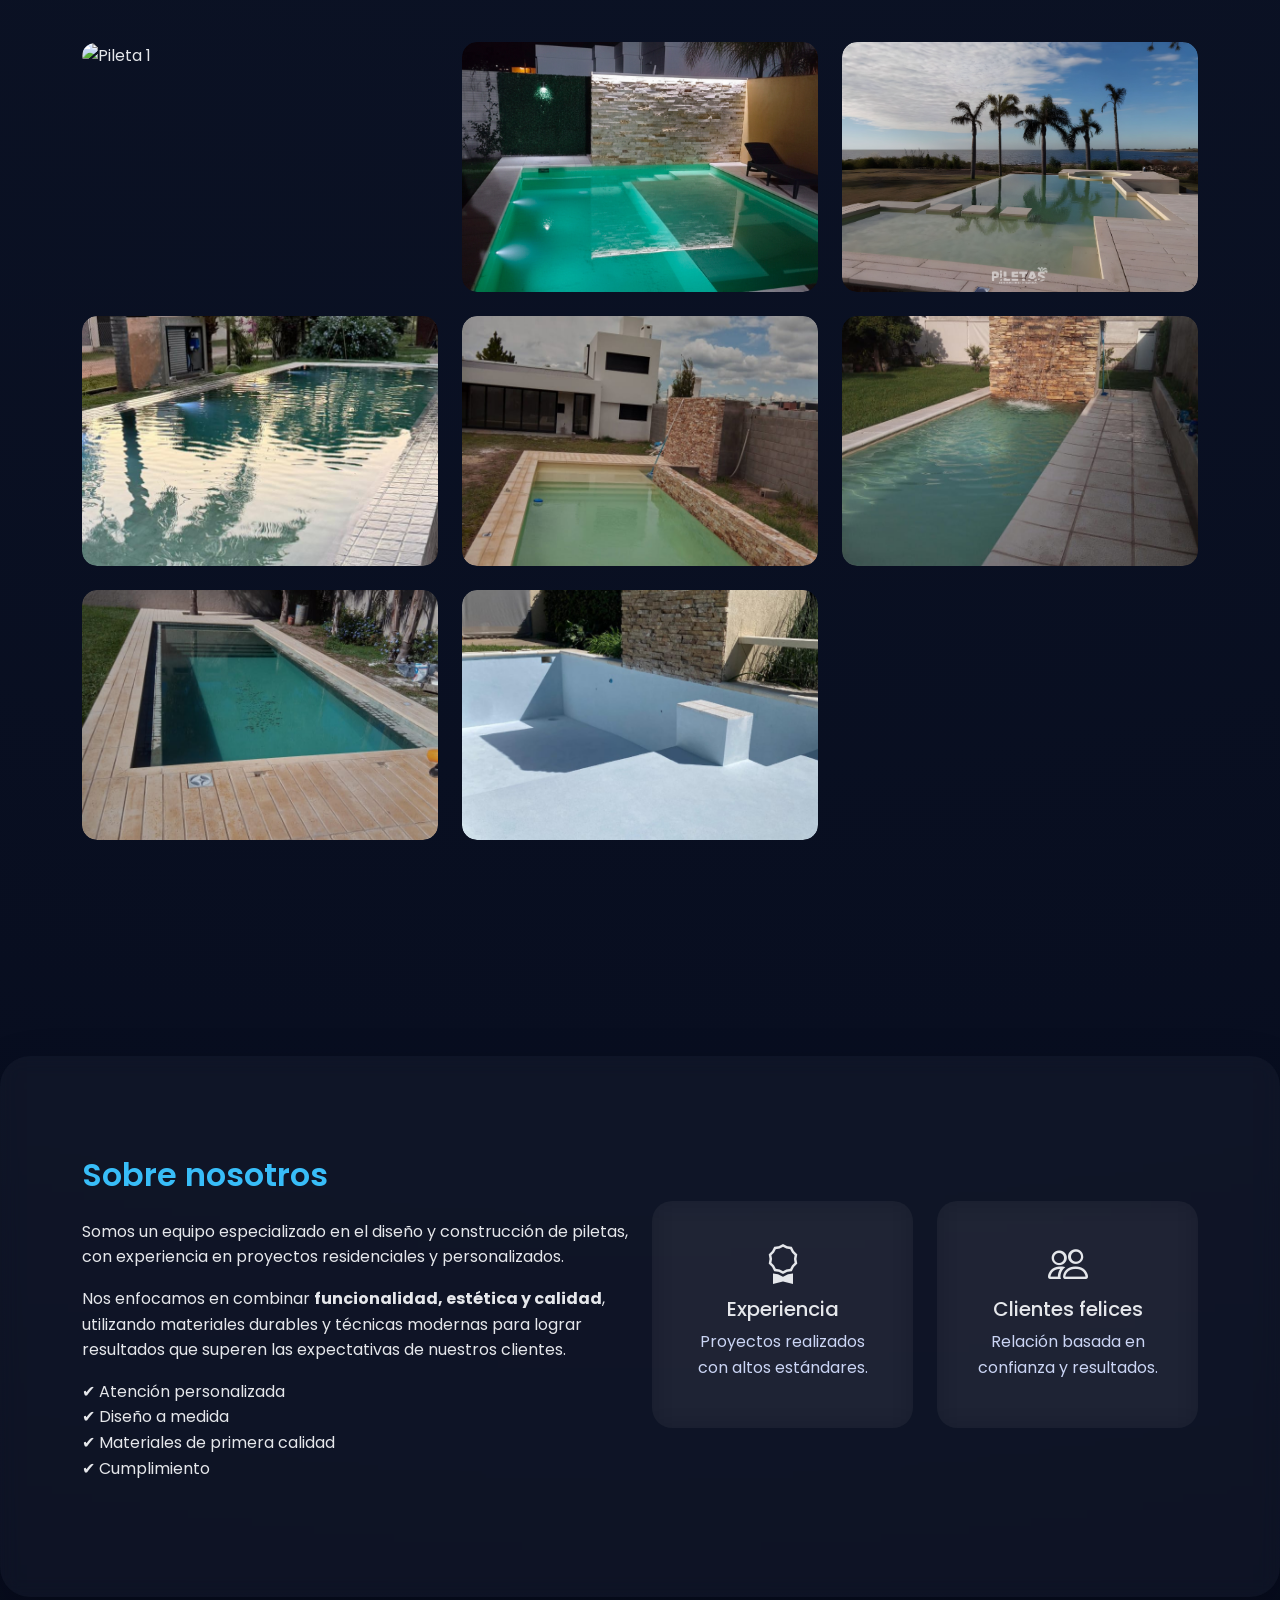
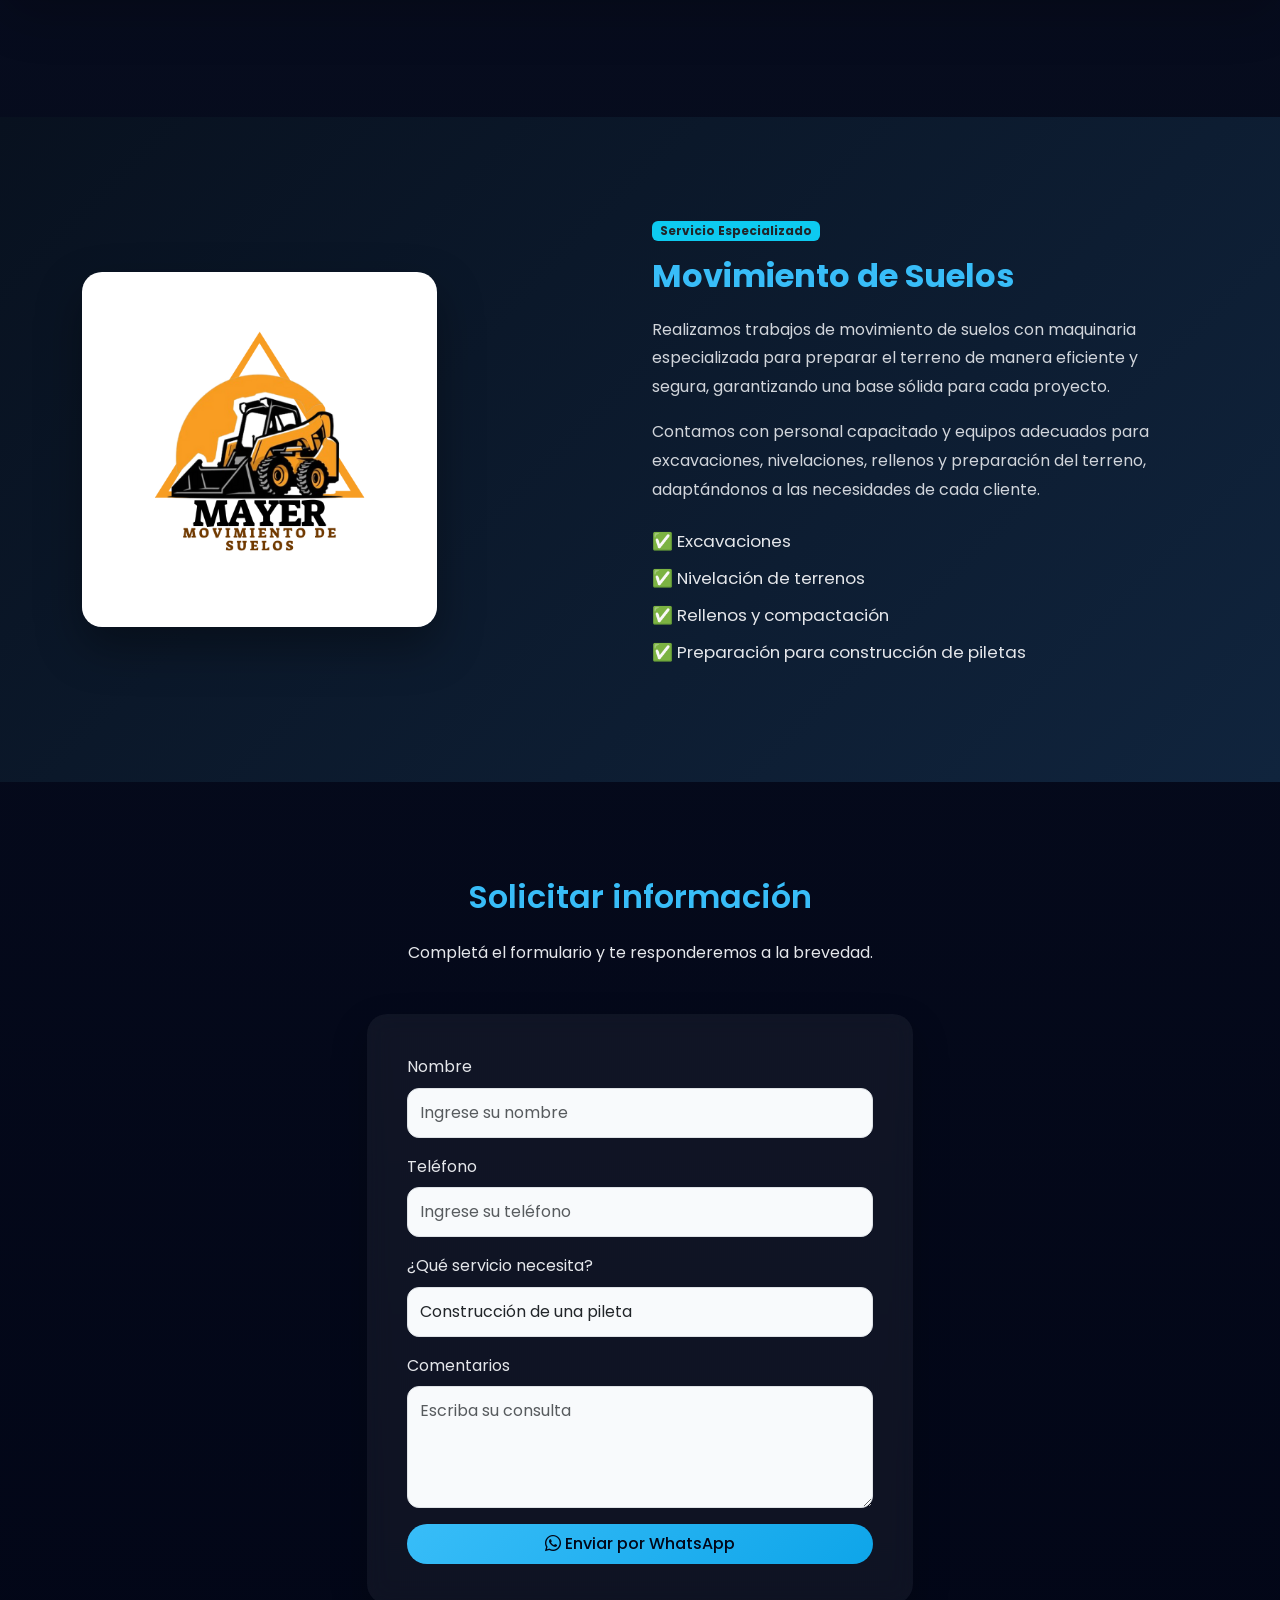
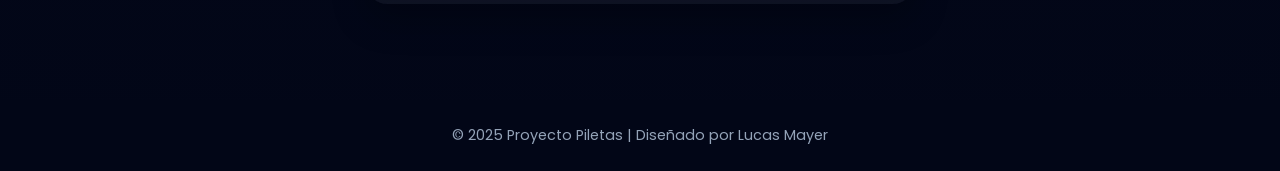
==== commit ad4a81f3: "Actualización sitio web y galería" ====
--- a/index.html
+++ b/index.html
@@ -139,23 +139,36 @@
                     </div>
                 </div>
 
-                                <div class="col-md-4">
+                <div class="col-md-4">
                     <div class="gallery-item">
                         <img src="./IMAGENE/imagen 4.png" alt="Pileta 3" class="img-click">
                     </div>
                 </div>
 
-                                <div class="col-md-4">
+                <div class="col-md-4">
                     <div class="gallery-item">
                         <img src="./IMAGENE/imagen 5.png" alt="Pileta 3" class="img-click">
                     </div>
                 </div>
 
-                                <div class="col-md-4">
+                <div class="col-md-4">
                     <div class="gallery-item">
                         <img src="./IMAGENE/imagen 6.png" alt="Pileta 3" class="img-click">
                     </div>
                 </div>
+                
+                <div class="col-md-4">
+                    <div class="gallery-item">
+                        <img src="./IMAGENE/imagen 7.png" alt="Pileta 3" class="img-click">
+                    </div>
+                </div>
+                
+                <div class="col-md-4">
+                    <div class="gallery-item">
+                        <img src="./IMAGENE/imagen 8.png" alt="Pileta 3" class="img-click">
+                    </div>
+                </div>
+                
 
             </div>
         </div>
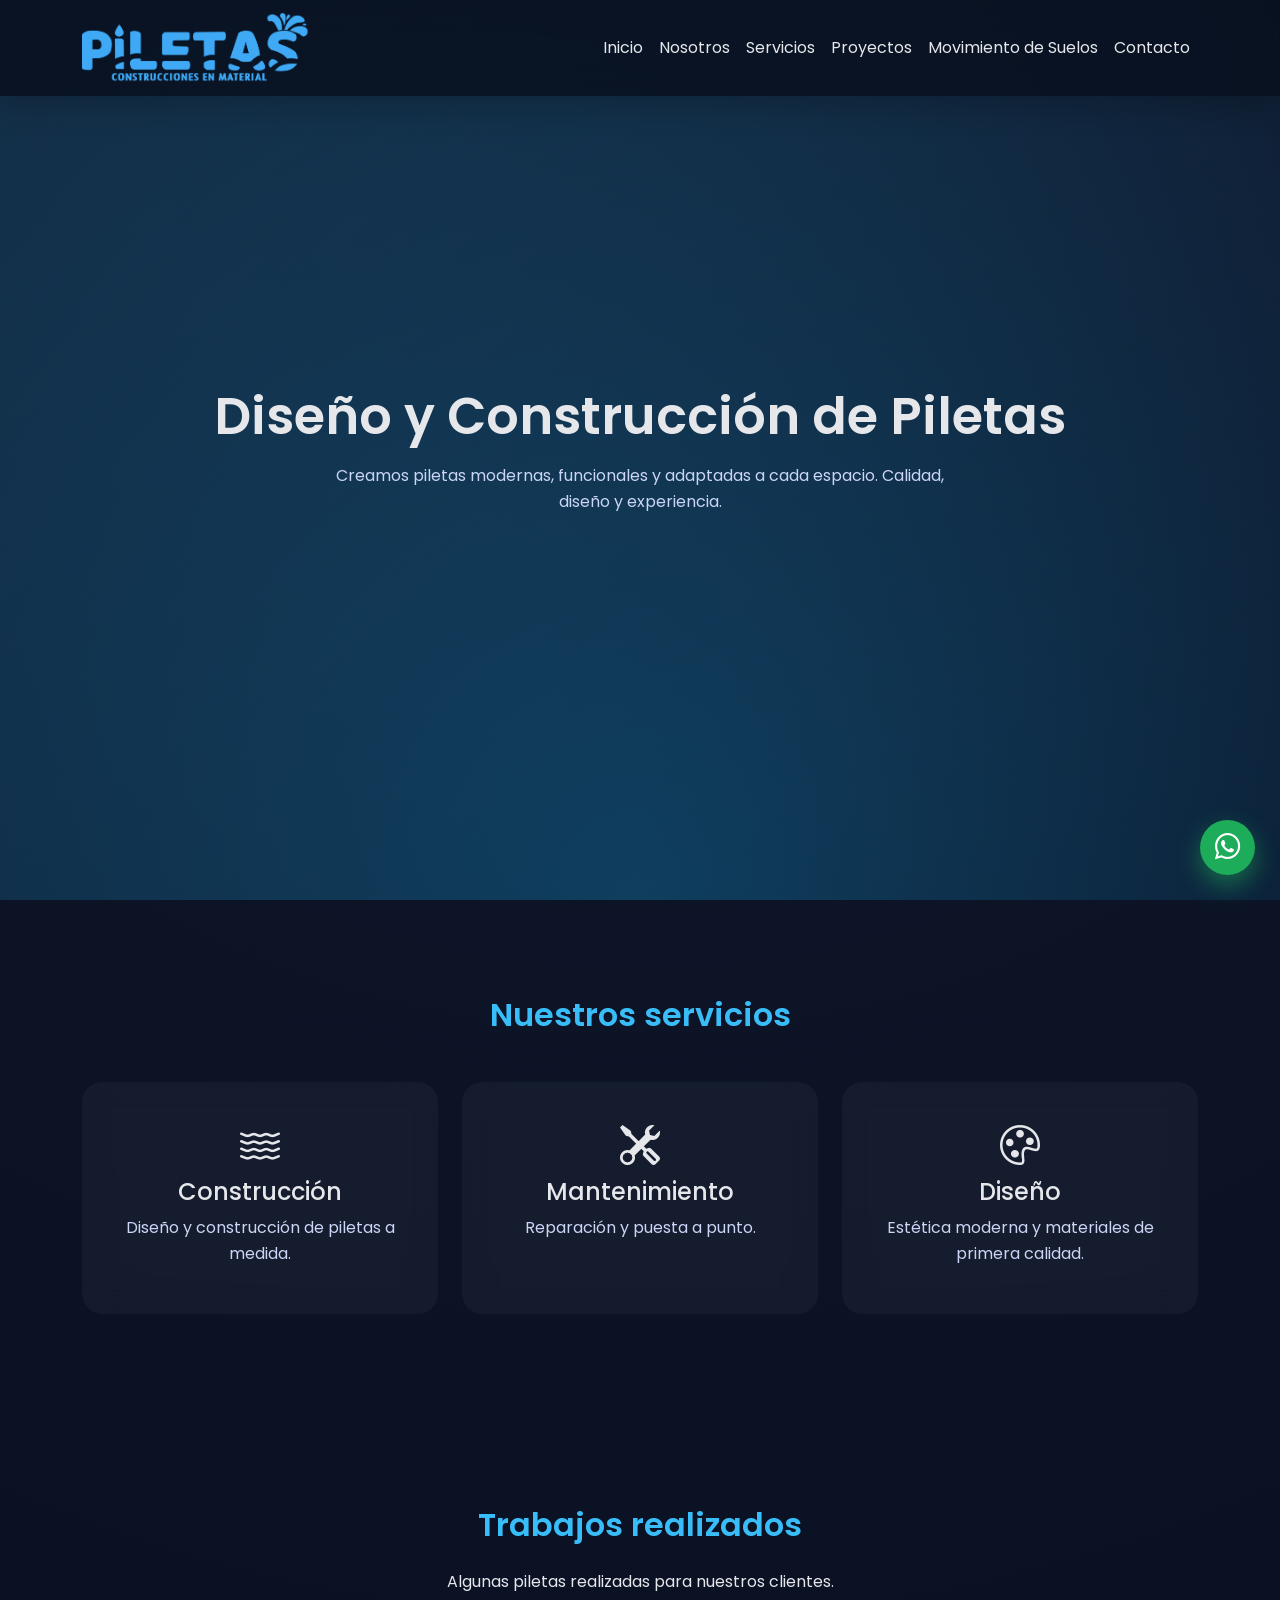
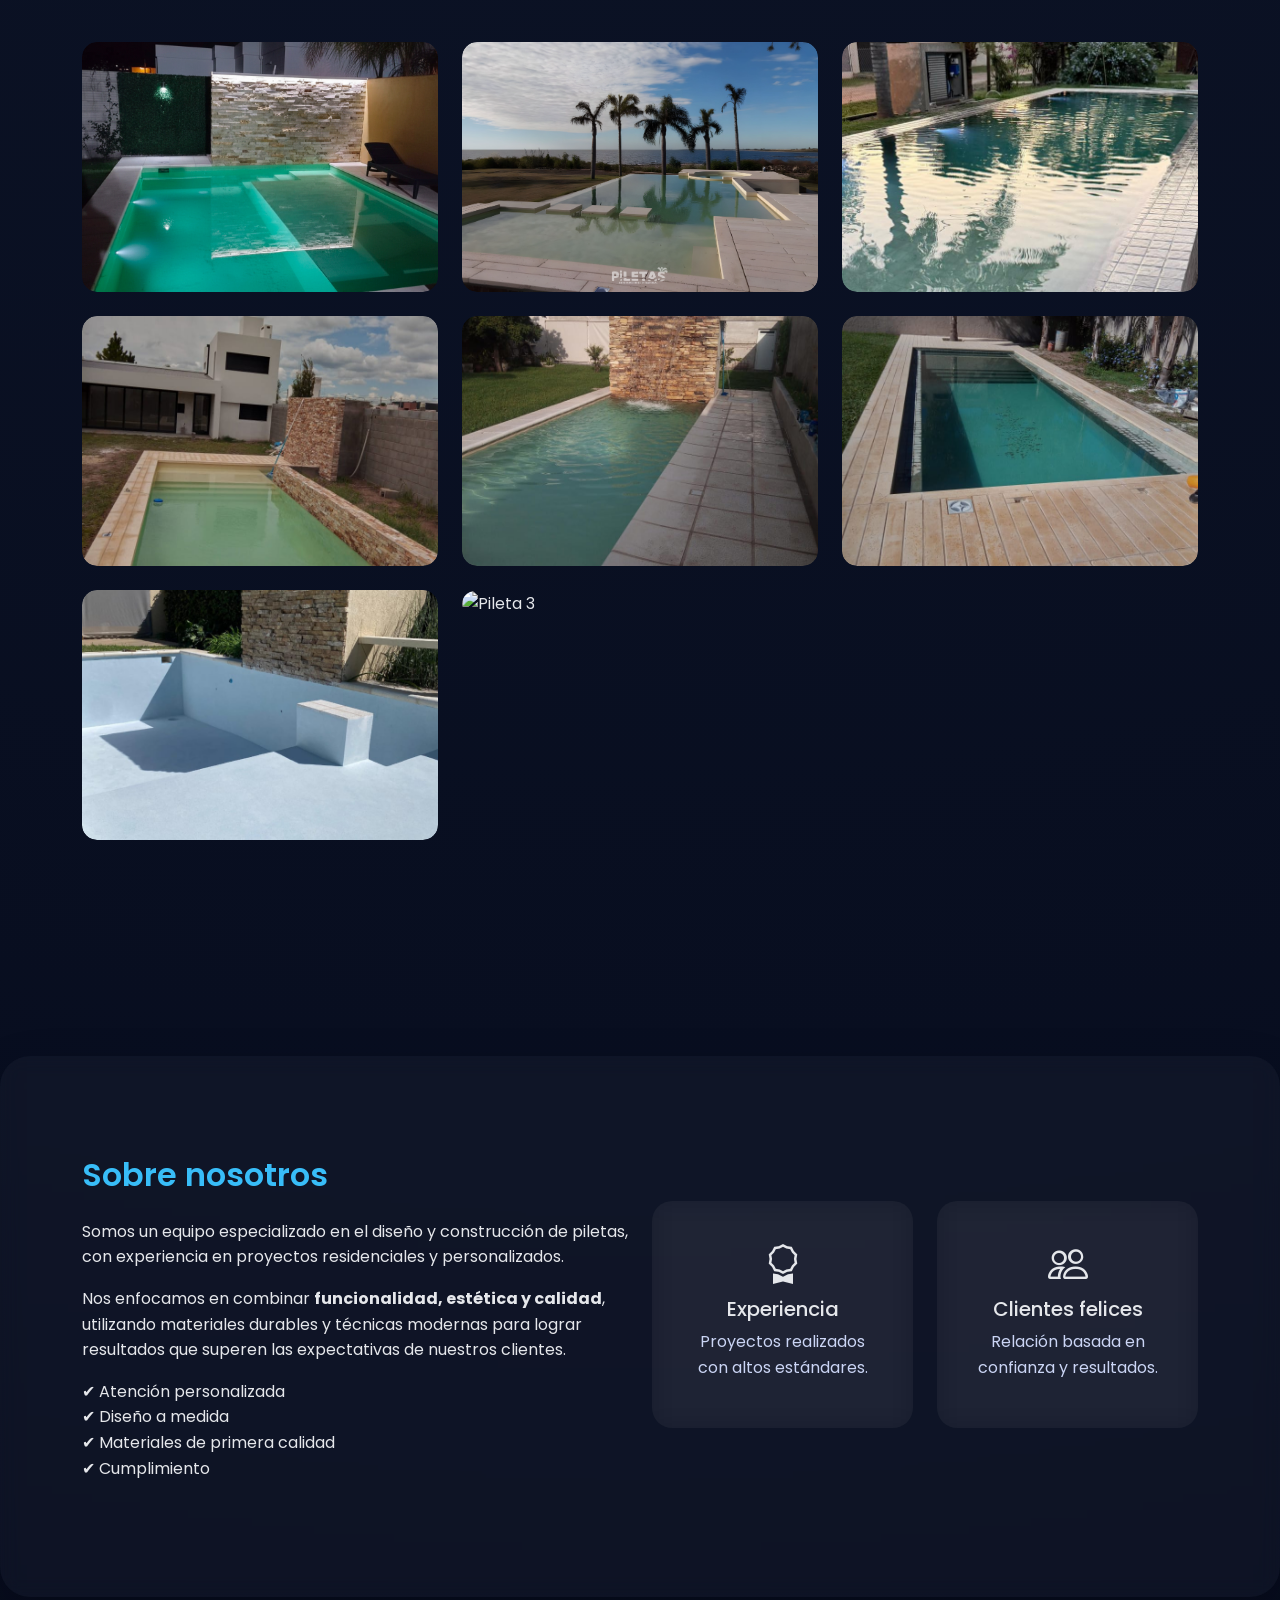
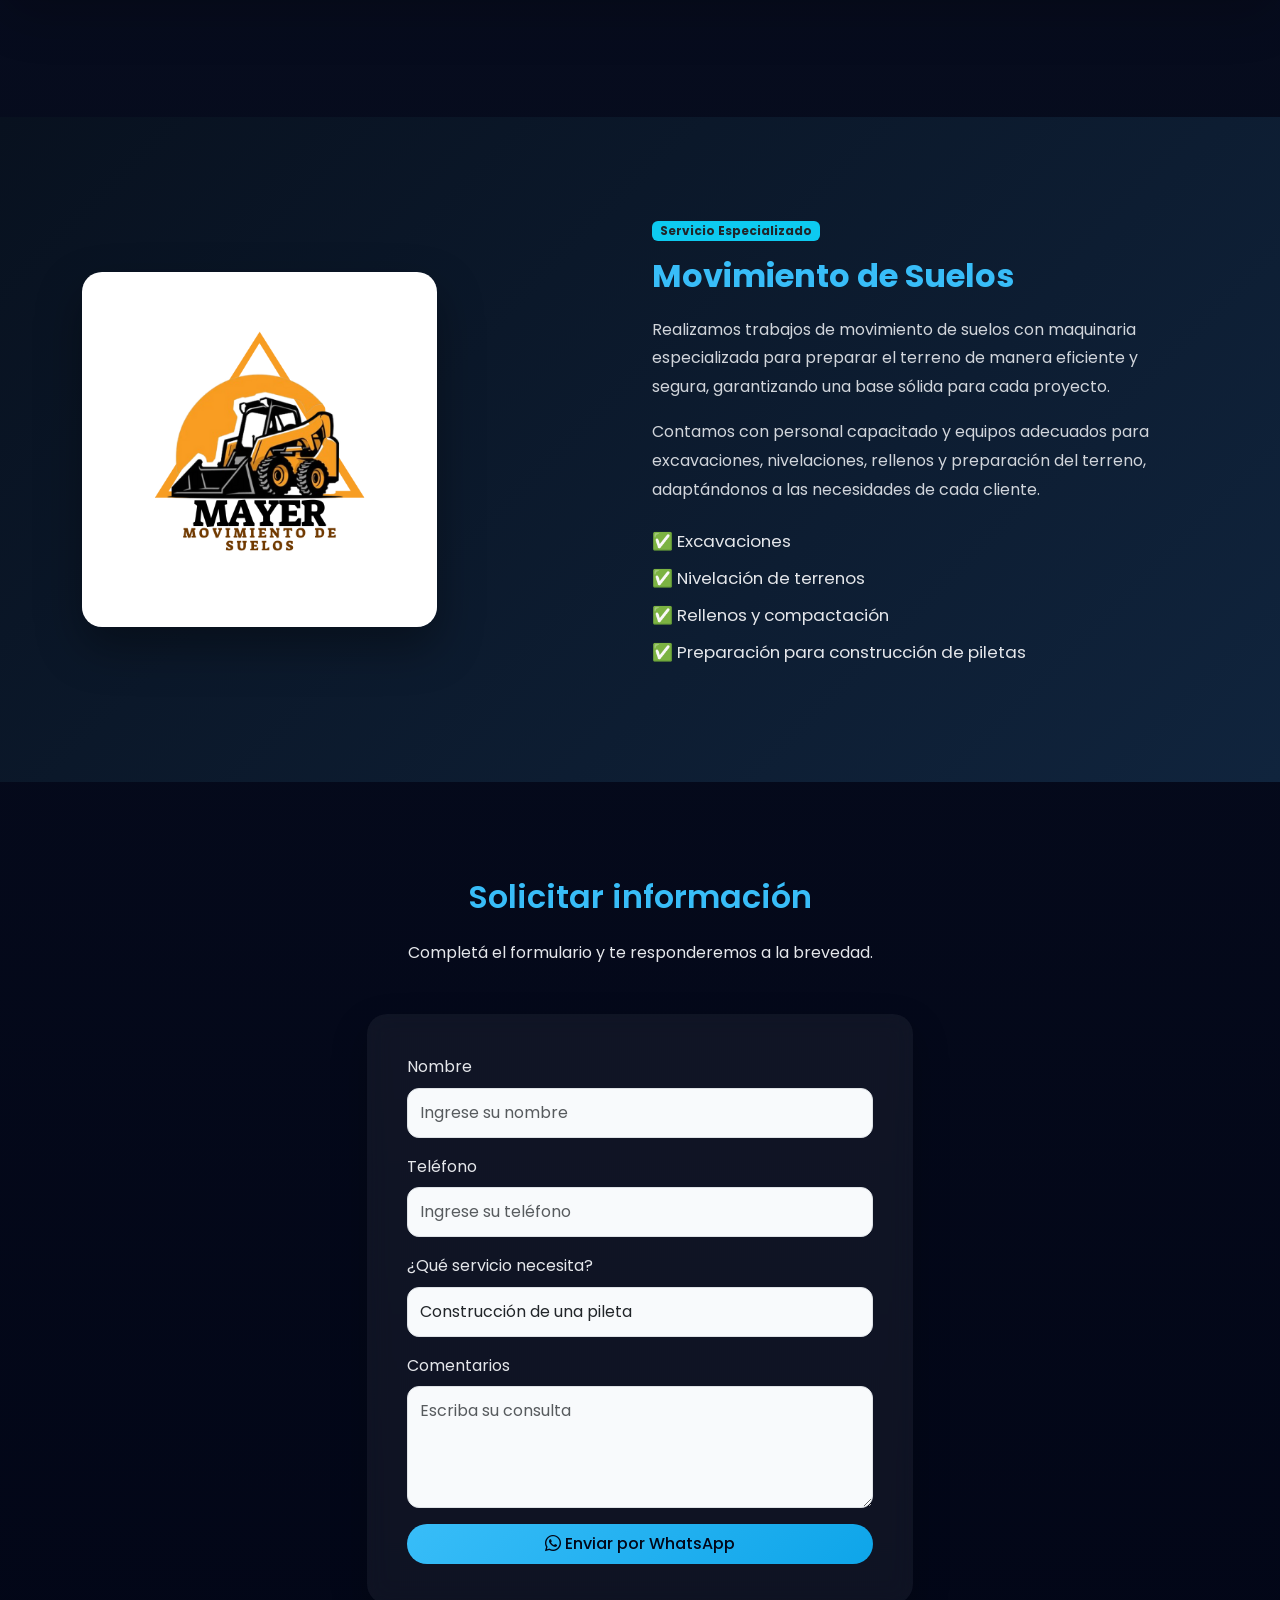
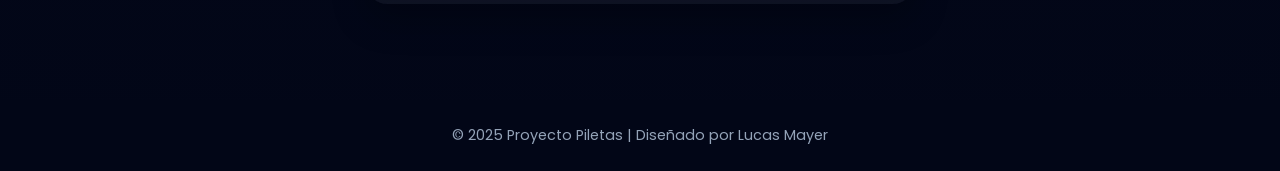
==== commit fe474833: "Actualización sitio web y galería" ====
--- a/index.html
+++ b/index.html
@@ -123,12 +123,6 @@
 
                 <div class="col-md-4">
                     <div class="gallery-item">
-                        <img src="./IMAGENE/imagen 1.png" alt="Pileta 1" class="img-click">
-                    </div>
-                </div>
-
-                <div class="col-md-4">
-                    <div class="gallery-item">
                         <img src="./IMAGENE/imagen 2.png" alt="Pileta 2" class="img-click">
                     </div>
                 </div>
@@ -168,7 +162,11 @@
                         <img src="./IMAGENE/imagen 8.png" alt="Pileta 3" class="img-click">
                     </div>
                 </div>
-                
+
+                 <div class="col-md-4">
+                    <div class="gallery-item">
+                        <img src="./IMAGENE/imagen 1.png" alt="Pileta 3" class="img-click">
+                    </div>
 
             </div>
         </div>
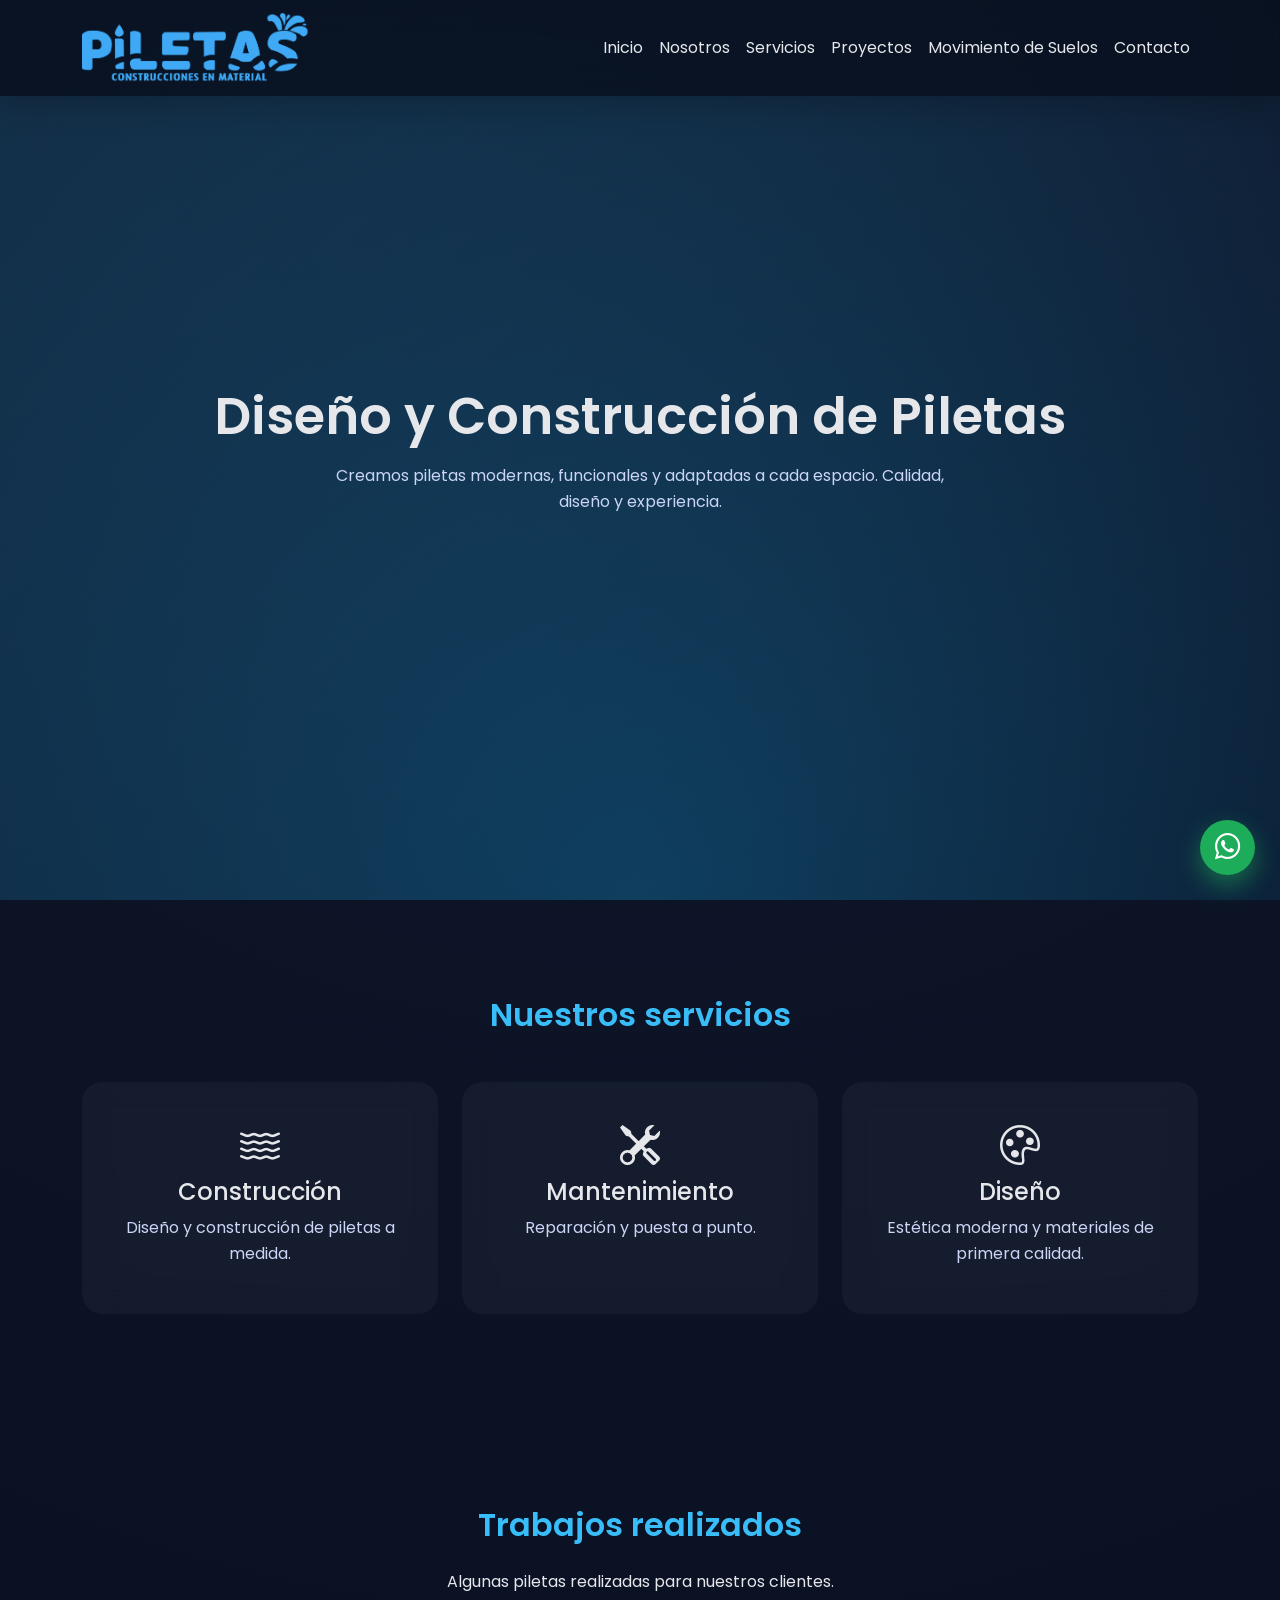
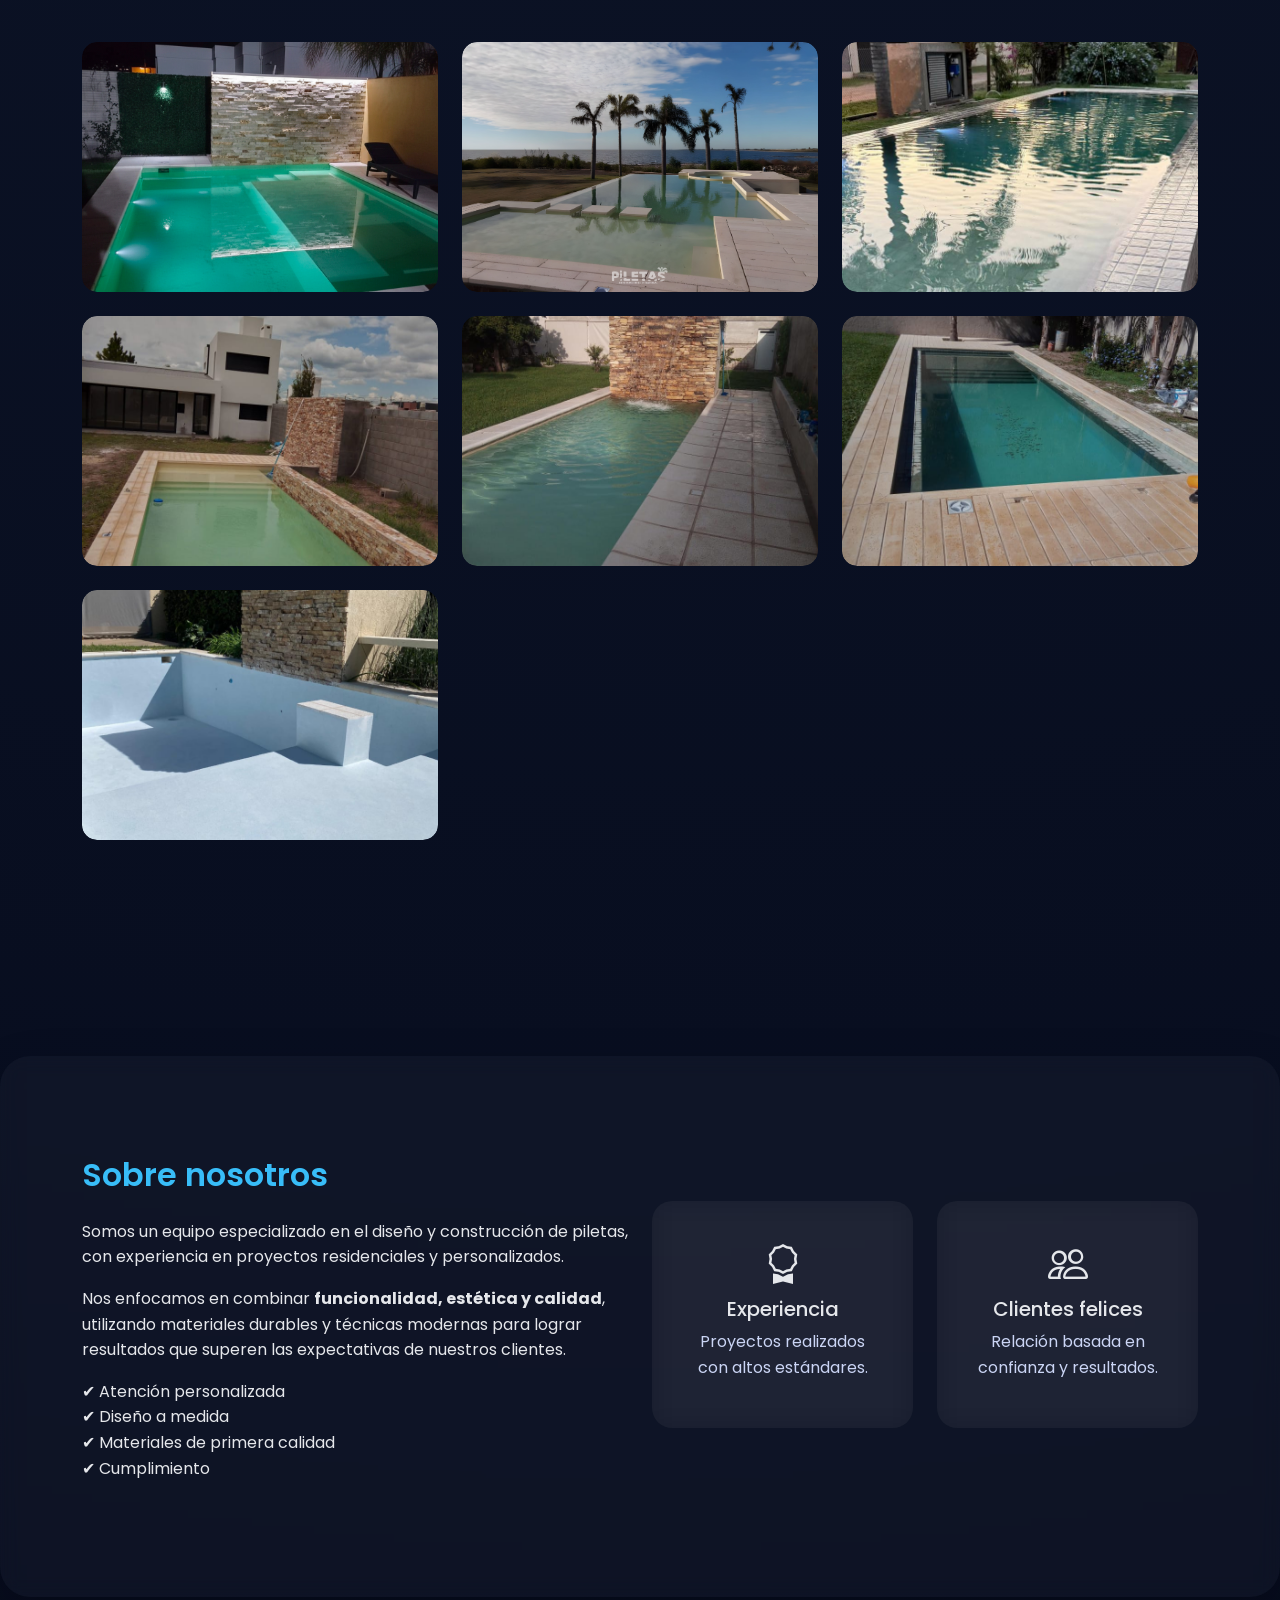
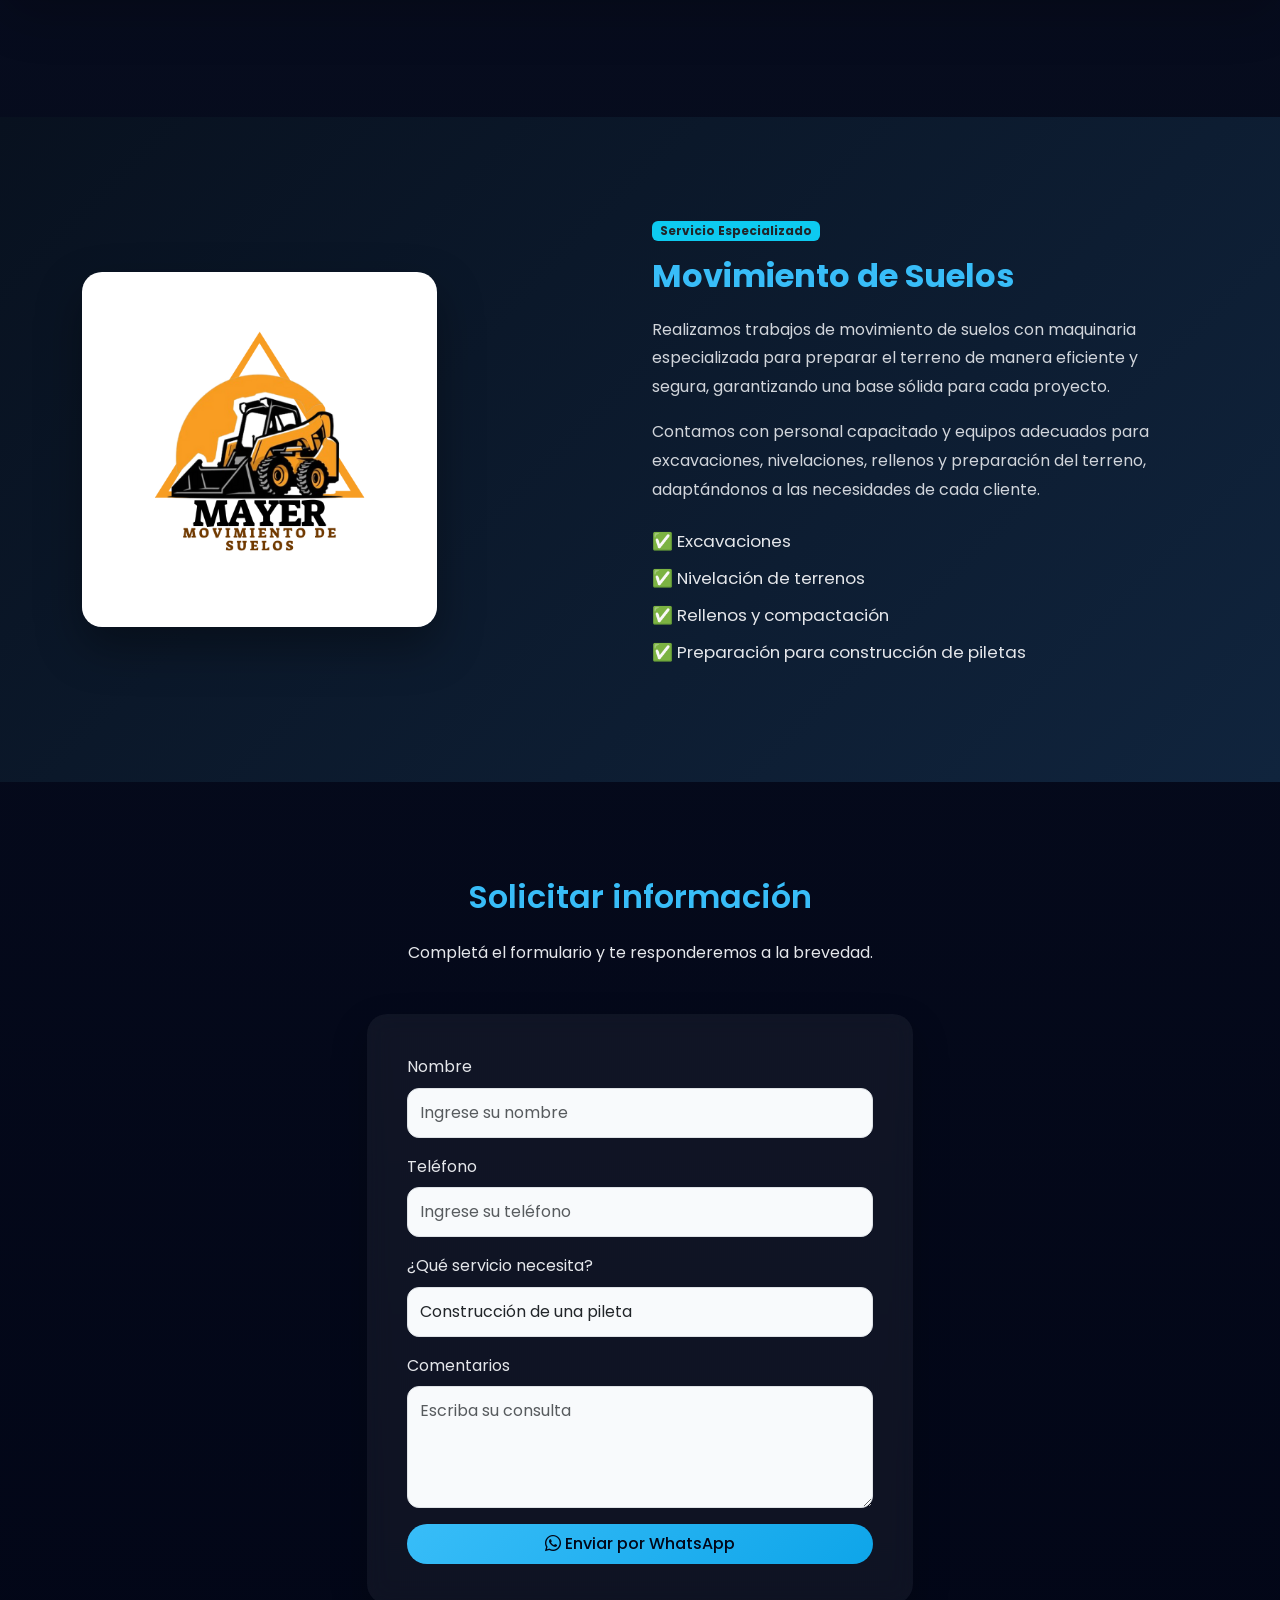
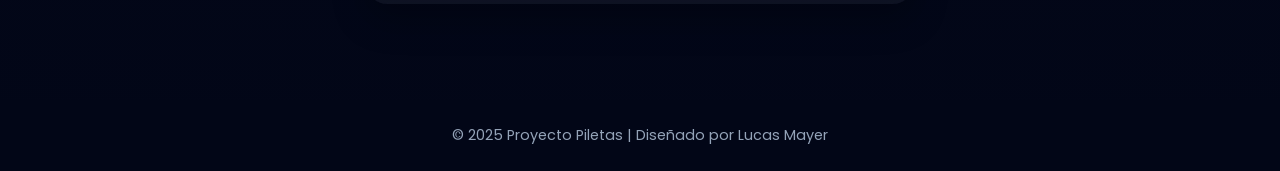
==== commit 549d09cd: "Actualización sitio web y galería" ====
--- a/index.html
+++ b/index.html
@@ -162,11 +162,6 @@
                         <img src="./IMAGENE/imagen 8.png" alt="Pileta 3" class="img-click">
                     </div>
                 </div>
-
-                 <div class="col-md-4">
-                    <div class="gallery-item">
-                        <img src="./IMAGENE/imagen 1.png" alt="Pileta 3" class="img-click">
-                    </div>
 
             </div>
         </div>
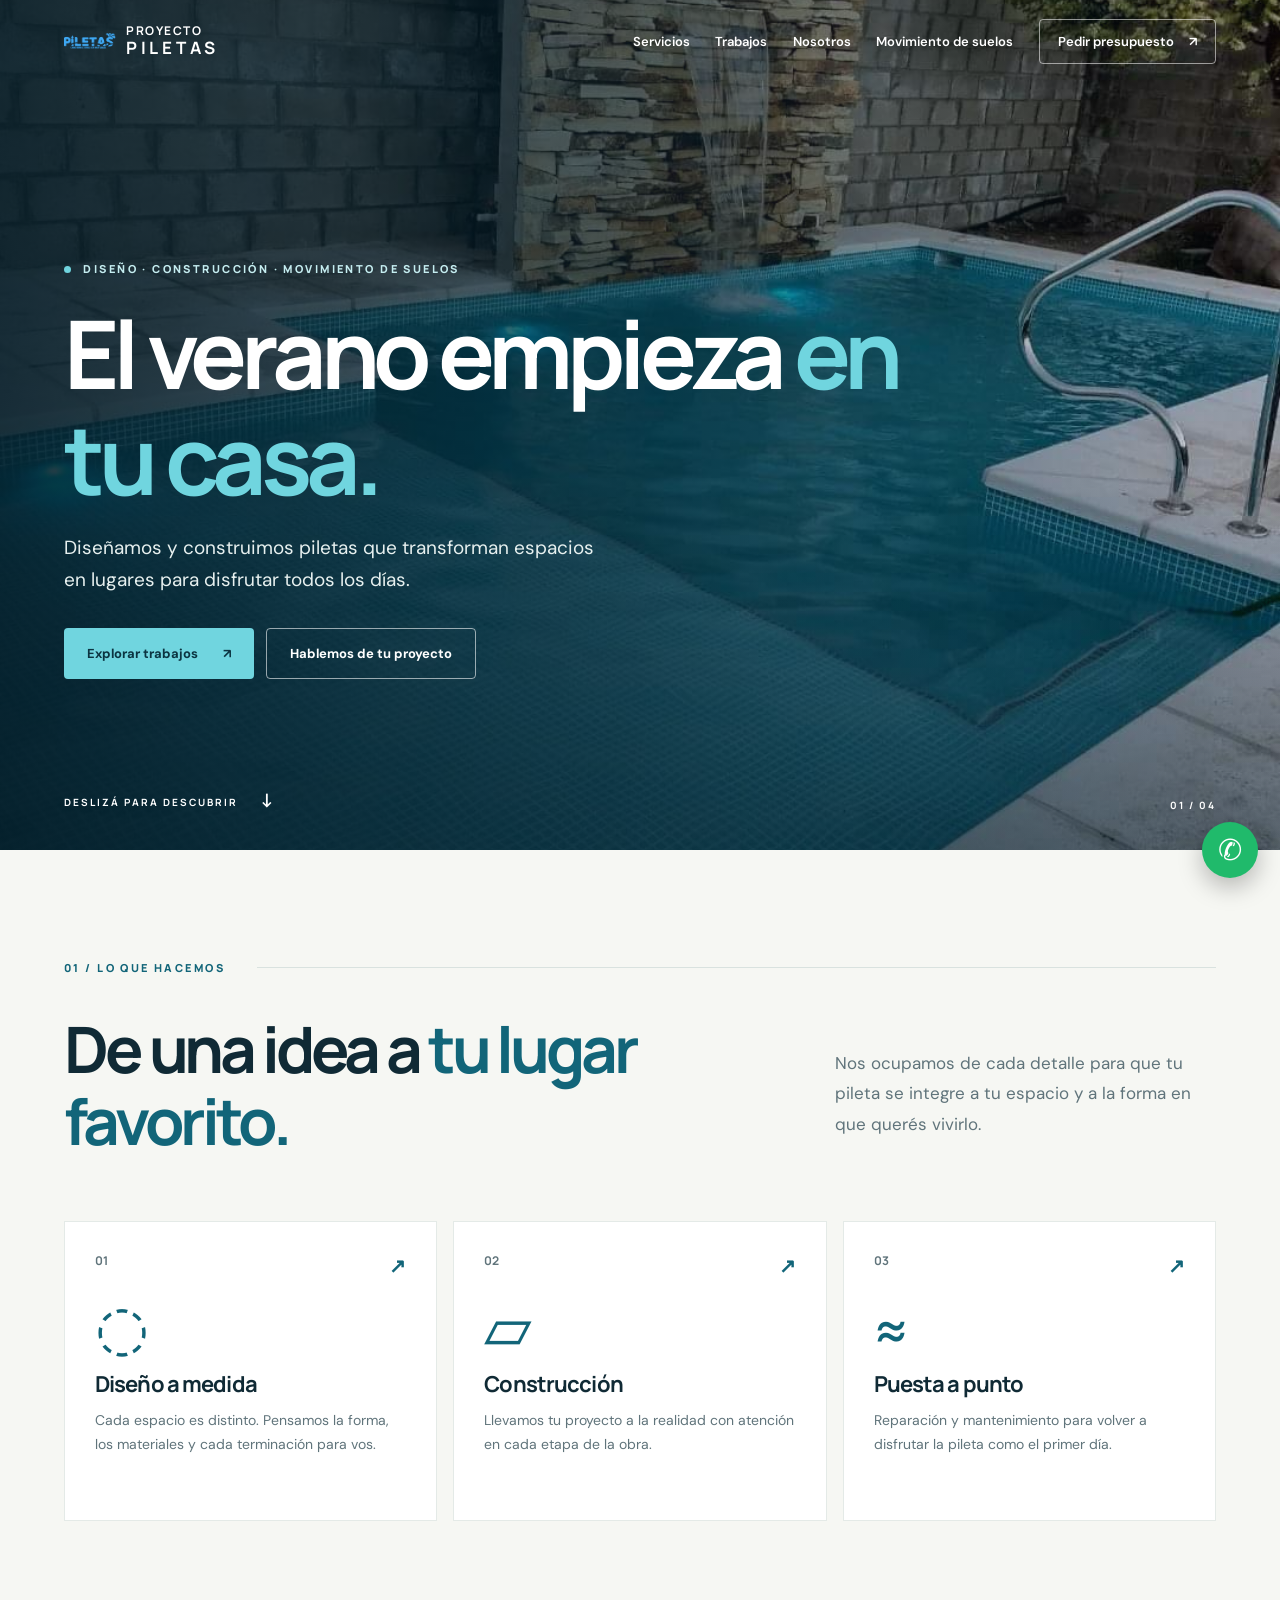
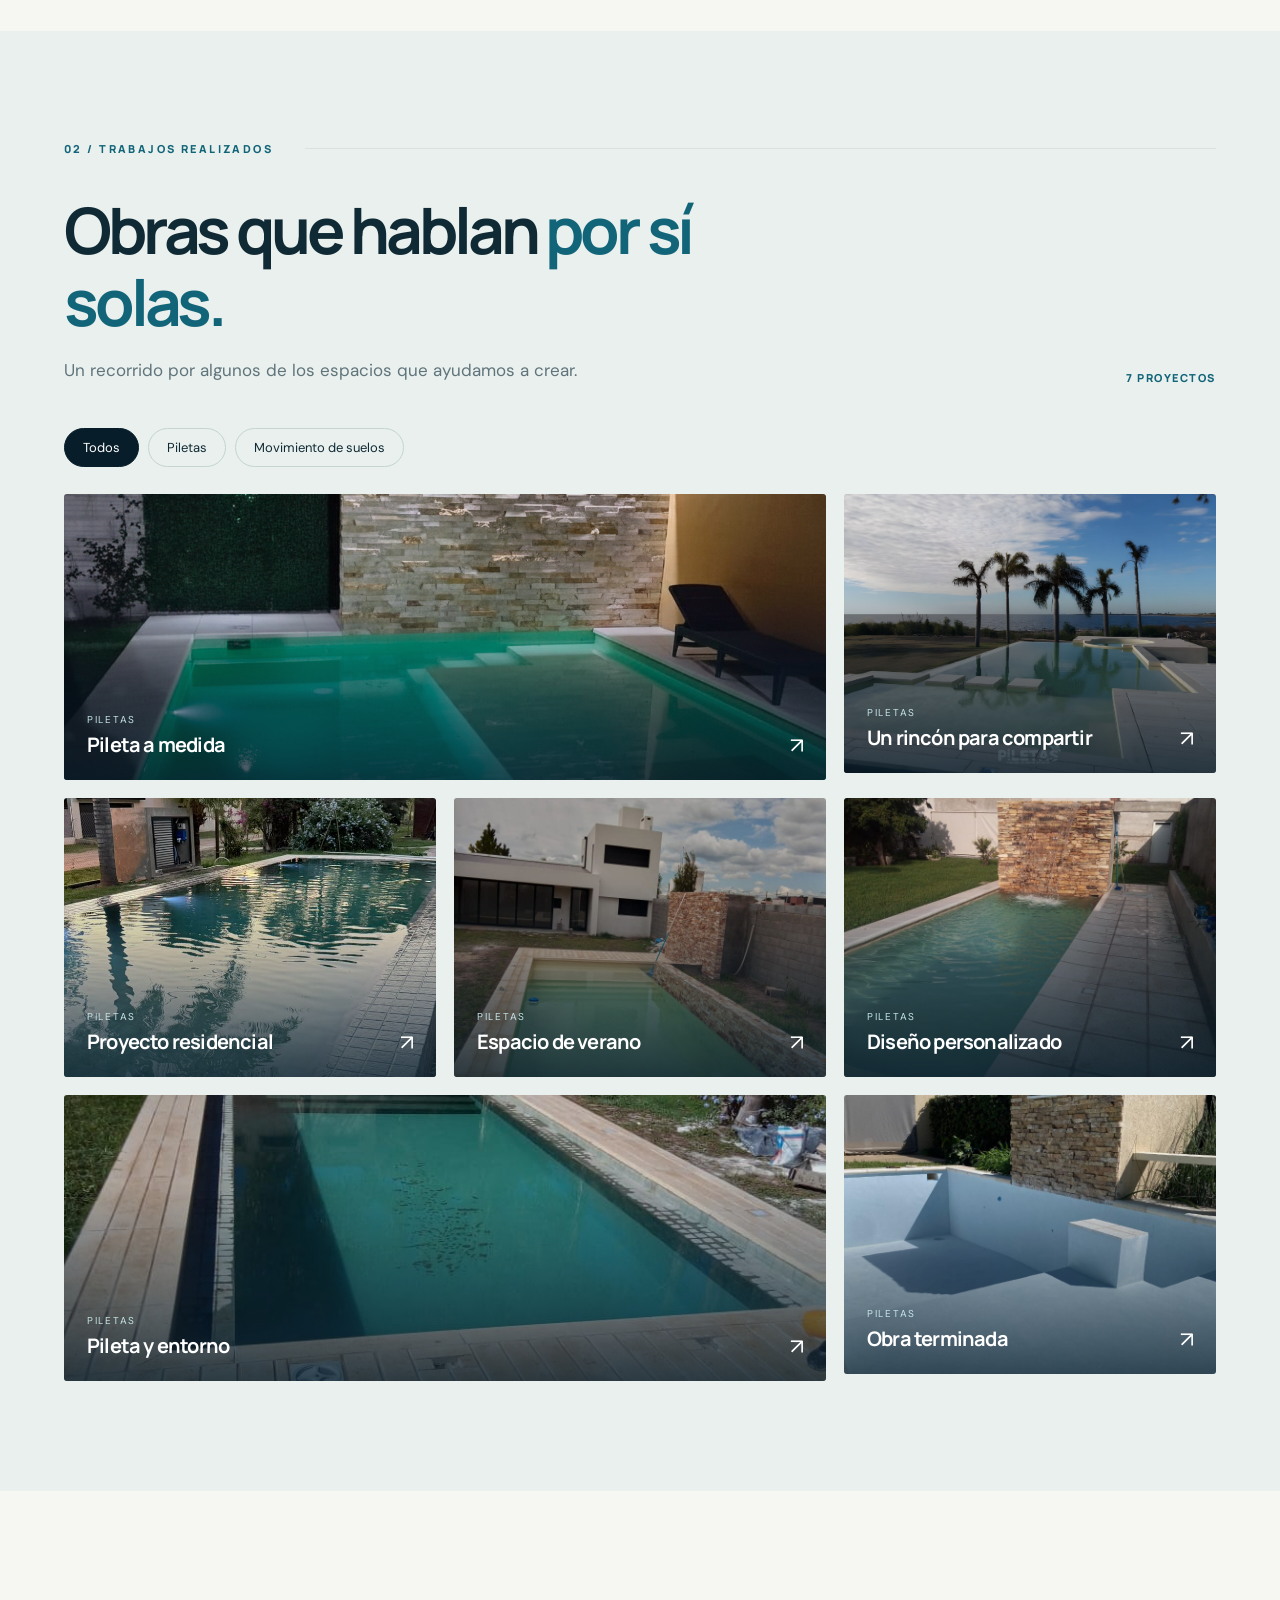
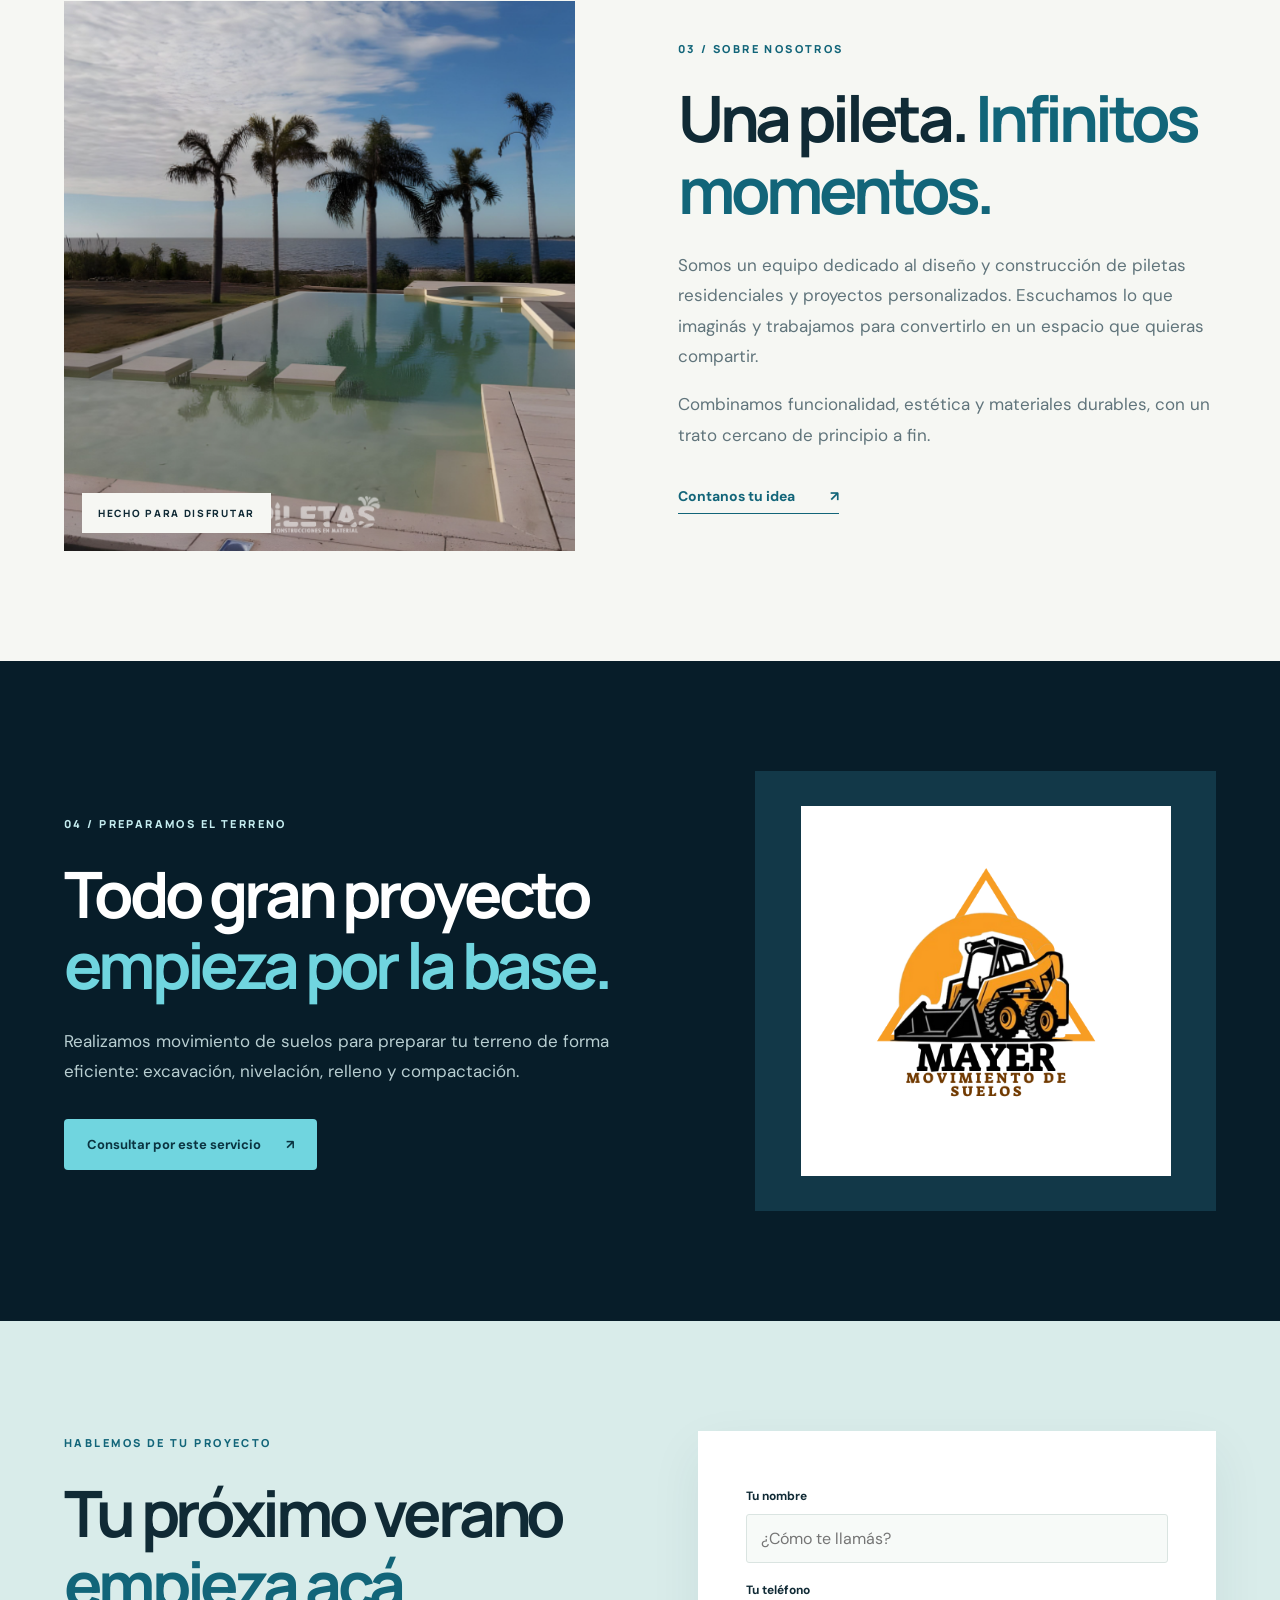
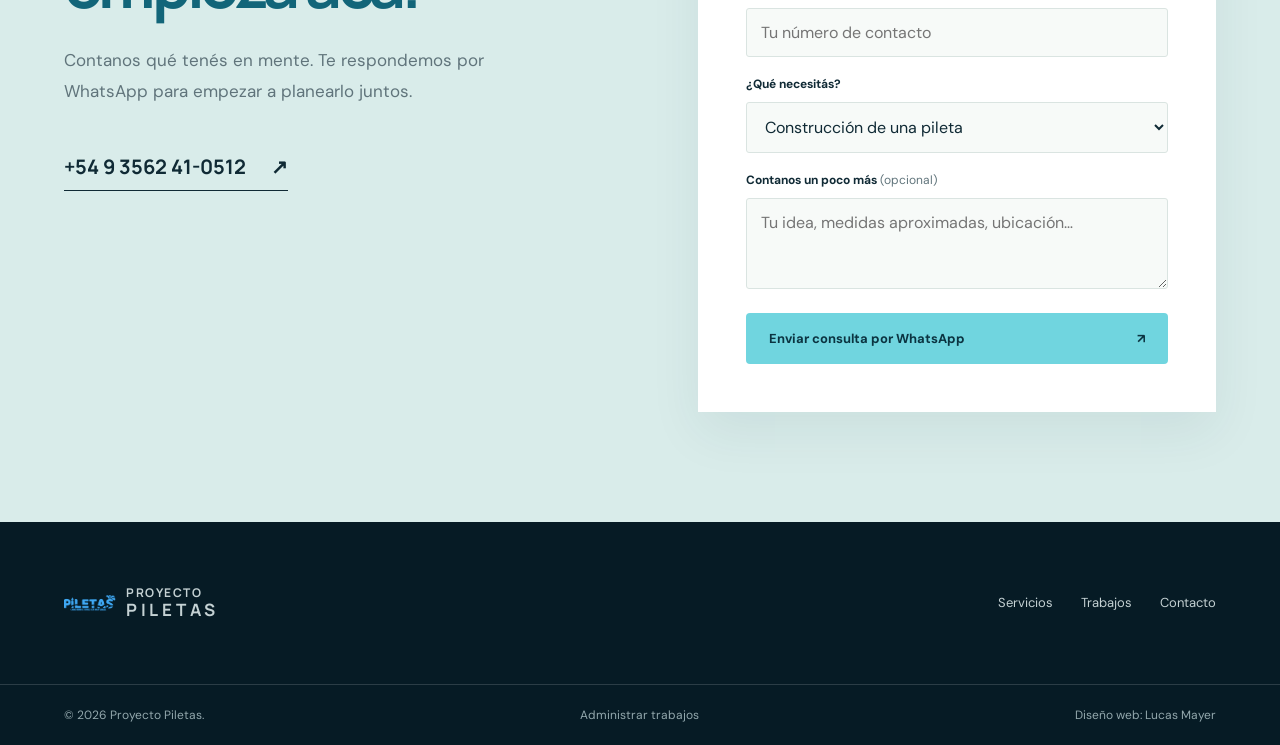
==== commit 62163c04: "Modernizar sitio e incorporar panel de trabajos" ====
--- a/index.html
+++ b/index.html
@@ -1,443 +1,64 @@
-<!DOCTYPE html>
+<!doctype html>
 <html lang="es">
 <head>
-    <meta charset="UTF-8">
-    <meta name="viewport" content="width=device-width, initial-scale=1.0">
-    <title>Proyecto Piletas | Lucas Mayer</title>
-
-    <!-- Bootstrap -->
-    <link href="https://cdn.jsdelivr.net/npm/bootstrap@5.3.0/dist/css/bootstrap.min.css" rel="stylesheet">
-
-    <!-- Google Fonts -->
-    <link href="https://fonts.googleapis.com/css2?family=Poppins:wght@300;400;600&display=swap" rel="stylesheet">
-
-    <!-- Bootstrap Icons -->
-    <link href="https://cdn.jsdelivr.net/npm/bootstrap-icons@1.11.1/font/bootstrap-icons.css" rel="stylesheet">
-
-    <!-- CSS -->
-    <link rel="stylesheet" href="css/styles.css">
-    <link rel="icon" type="image/png" href="./IMAGENE/LOGO 2.png">
+  <meta charset="utf-8">
+  <meta name="viewport" content="width=device-width, initial-scale=1">
+  <meta name="theme-color" content="#071d29">
+  <meta name="description" content="Diseño y construcción de piletas a medida y movimiento de suelos. Conocé nuestros trabajos y pedí tu presupuesto.">
+  <title>Proyecto Piletas | Diseñamos tu lugar favorito</title>
+  <link rel="icon" href="IMAGENE/logo.png" type="image/png">
+  <link rel="preconnect" href="https://fonts.googleapis.com">
+  <link rel="preconnect" href="https://fonts.gstatic.com" crossorigin>
+  <link href="https://fonts.googleapis.com/css2?family=DM+Sans:wght@400;500;600;700&family=Manrope:wght@400;500;600;700;800&display=swap" rel="stylesheet">
+  <link rel="stylesheet" href="css/styles.css">
+  <script defer src="js/app.js"></script>
 </head>
-<!-- BOTÓN WHATSAPP -->
-<a href="https://wa.me/5493562410512" target="_blank" class="wpp-glass-btn">
-    <i class="bi bi-whatsapp"></i>
-</a>
-
-<header>
-    <nav class="navbar navbar-expand-lg fixed-top">
-        <div class="container">
-        <a class="navbar-brand d-flex align-items-center" href="#">
-    <img src="./IMAGENE/logo.png"
-         alt="Piletas Construcciones"
-         class="logo-navbar">
-
-</a>
-
-            <button class="navbar-toggler bg-light" type="button" data-bs-toggle="collapse" data-bs-target="#navMenu">
-                <span class="navbar-toggler-icon"></span>
-            </button>
-
-            <div class="collapse navbar-collapse" id="navMenu">
-                <ul class="navbar-nav ms-auto">
-                    <li class="nav-item">
-                        <a class="nav-link" href="#hero">Inicio</a>
-                    </li>
-                    <li class="nav-item">
-                        <a class="nav-link" href="#sobre-nosotros">Nosotros</a>
-                    </li>
-                    <li class="nav-item">
-                        <a class="nav-link" href="#servicios">Servicios</a>
-                    </li>
-                    <li class="nav-item">
-                        <a class="nav-link" href="#proyectos">Proyectos</a>
-                    </li>
-                                        <li class="nav-item">
-                        <a class="nav-link" href="#movimiento-suelos">Movimiento de Suelos</a>
-                    </li>
-                    <li class="nav-item">
-                        <a class="nav-link" href="#contacto">Contacto</a>
-                    </li>
-                </ul>
-            </div>
-        </div>
+<body>
+  <a class="skip" href="#contenido">Ir al contenido</a>
+  <header class="site-header" id="inicio">
+    <nav class="nav wrap" aria-label="Principal">
+      <a class="brand" href="#inicio"><img src="IMAGENE/logo.png" alt="Proyecto Piletas"><span>PROYECTO <b>PILETAS</b></span></a>
+      <button class="menu-toggle" type="button" aria-label="Abrir menú" aria-expanded="false" aria-controls="nav-links"><span></span><span></span><span></span></button>
+      <div class="nav-links" id="nav-links">
+        <a href="#servicios">Servicios</a><a href="#proyectos">Trabajos</a><a href="#nosotros">Nosotros</a><a href="#movimiento">Movimiento de suelos</a>
+        <a class="nav-cta" href="#contacto">Pedir presupuesto <span aria-hidden="true">↗</span></a>
+      </div>
     </nav>
-</header>
-
-
-<main>
-
-    <!-- HERO -->
-    <section id="hero">
-        <div>
-            <h1>Diseño y Construcción de Piletas</h1>
-            <p>
-                Creamos piletas modernas, funcionales y adaptadas a cada espacio.
-                Calidad, diseño y experiencia.
-            </p>
-        </div>
+  </header>
+  <main id="contenido">
+    <section class="hero">
+      <div class="hero-photo" role="img" aria-label="Pileta realizada por Proyecto Piletas"></div>
+      <div class="hero-shade"></div>
+      <div class="hero-content wrap">
+        <div class="eyebrow light"><span class="dot"></span> DISEÑO · CONSTRUCCIÓN · MOVIMIENTO DE SUELOS</div>
+        <h1>El verano empieza <em>en tu casa.</em></h1>
+        <p>Diseñamos y construimos piletas que transforman espacios en lugares para disfrutar todos los días.</p>
+        <div class="hero-actions"><a class="button primary" href="#proyectos">Explorar trabajos <span aria-hidden="true">↗</span></a><a class="button outline" href="#contacto">Hablemos de tu proyecto</a></div>
+      </div>
+      <a class="scroll-cue" href="#servicios">DESLIZÁ PARA DESCUBRIR <span aria-hidden="true">↓</span></a>
+      <div class="hero-index">01 / 04</div>
     </section>
-
-    <!-- SERVICIOS -->
-    <section id="servicios">
-        <div class="container text-center">
-            <h2 class="mb-4">Nuestros servicios</h2>
-
-            <div class="row g-4 mt-4">
-                <div class="col-md-4">
-                    <div class="project-card h-100">
-                        <i class="bi bi-water fs-1 mb-3"></i>
-                        <h4>Construcción</h4>
-                        <p>Diseño y construcción de piletas a medida.</p>
-                    </div>
-                </div>
-
-                <div class="col-md-4">
-                    <div class="project-card h-100">
-                        <i class="bi bi-tools fs-1 mb-3"></i>
-                        <h4>Mantenimiento</h4>
-                        <p>Reparación y puesta a punto.</p>
-                    </div>
-                </div>
-
-                <div class="col-md-4">
-                    <div class="project-card h-100">
-                        <i class="bi bi-palette fs-1 mb-3"></i>
-                        <h4>Diseño</h4>
-                        <p>Estética moderna y materiales de primera calidad.</p>
-                    </div>
-                </div>
-            </div>
-        </div>
+    <section class="intro wrap reveal" id="servicios">
+      <div class="section-top"><span class="eyebrow">01 / LO QUE HACEMOS</span><span class="section-line"></span></div>
+      <div class="intro-grid"><h2>De una idea a <em>tu lugar favorito.</em></h2><p>Nos ocupamos de cada detalle para que tu pileta se integre a tu espacio y a la forma en que querés vivirlo.</p></div>
+      <div class="services">
+        <article class="service"><div class="service-no">01 <span aria-hidden="true">↗</span></div><div class="service-icon" aria-hidden="true">◌</div><h3>Diseño a medida</h3><p>Cada espacio es distinto. Pensamos la forma, los materiales y cada terminación para vos.</p></article>
+        <article class="service"><div class="service-no">02 <span aria-hidden="true">↗</span></div><div class="service-icon" aria-hidden="true">▱</div><h3>Construcción</h3><p>Llevamos tu proyecto a la realidad con atención en cada etapa de la obra.</p></article>
+        <article class="service"><div class="service-no">03 <span aria-hidden="true">↗</span></div><div class="service-icon" aria-hidden="true">≈</div><h3>Puesta a punto</h3><p>Reparación y mantenimiento para volver a disfrutar la pileta como el primer día.</p></article>
+      </div>
     </section>
-
-    <!-- GALERÍA DE PROYECTOS -->
-    <section id="proyectos">
-        <div class="container">
-            <h2 class="text-center mb-4">Trabajos realizados</h2>
-
-            <p class="text-center w-75 mx-auto mb-5">
-                Algunas piletas realizadas para nuestros clientes.
-            </p>
-
-            <div class="row g-4 gallery">
-
-                <div class="col-md-4">
-                    <div class="gallery-item">
-                        <img src="./IMAGENE/imagen 2.png" alt="Pileta 2" class="img-click">
-                    </div>
-                </div>
-
-                <div class="col-md-4">
-                    <div class="gallery-item">
-                        <img src="./IMAGENE/imagen 3.png" alt="Pileta 3" class="img-click">
-                    </div>
-                </div>
-
-                <div class="col-md-4">
-                    <div class="gallery-item">
-                        <img src="./IMAGENE/imagen 4.png" alt="Pileta 3" class="img-click">
-                    </div>
-                </div>
-
-                <div class="col-md-4">
-                    <div class="gallery-item">
-                        <img src="./IMAGENE/imagen 5.png" alt="Pileta 3" class="img-click">
-                    </div>
-                </div>
-
-                <div class="col-md-4">
-                    <div class="gallery-item">
-                        <img src="./IMAGENE/imagen 6.png" alt="Pileta 3" class="img-click">
-                    </div>
-                </div>
-                
-                <div class="col-md-4">
-                    <div class="gallery-item">
-                        <img src="./IMAGENE/imagen 7.png" alt="Pileta 3" class="img-click">
-                    </div>
-                </div>
-                
-                <div class="col-md-4">
-                    <div class="gallery-item">
-                        <img src="./IMAGENE/imagen 8.png" alt="Pileta 3" class="img-click">
-                    </div>
-                </div>
-
-            </div>
-        </div>
-    </section>
-
-    <!-- MODAL IMAGEN -->
-    <div id="imgModal" class="img-modal">
-        <span class="close-modal">&times;</span>
-        <img class="img-modal-content" id="imgModalContent">
-    </div>
-
-    <!-- SOBRE NOSOTROS -->
-<section id="sobre-nosotros">
-    <div class="container">
-        <div class="row align-items-center">
-
-            <!-- TEXTO -->
-            <div class="col-md-6 mb-4 mb-md-0">
-                <h2>Sobre nosotros</h2>
-                <p>
-                    Somos un equipo especializado en el diseño y construcción de piletas,
-                    con experiencia en proyectos residenciales y personalizados.
-                </p>
-                <p>
-                    Nos enfocamos en combinar <strong>funcionalidad, estética y calidad</strong>,
-                    utilizando materiales durables y técnicas modernas para lograr
-                    resultados que superen las expectativas de nuestros clientes.
-                </p>
-
-                <ul class="list-unstyled mt-3">
-                    <li>✔ Atención personalizada</li>
-                    <li>✔ Diseño a medida</li>
-                    <li>✔ Materiales de primera calidad</li>
-                    <li>✔ Cumplimiento</li>
-                </ul>
-            </div>
-
-            <!-- INFO / DESTACADOS -->
-            <div class="col-md-6">
-                <div class="row text-center">
-
-                    <div class="col-6 mb-4">
-                        <div class="project-card h-100">
-                            <i class="bi bi-award fs-1 mb-2"></i>
-                            <h5>Experiencia</h5>
-                            <p>Proyectos realizados con altos estándares.</p>
-                        </div>
-                    </div>
-
-                    <div class="col-6 mb-4">
-                        <div class="project-card h-100">
-                            <i class="bi bi-people fs-1 mb-2"></i>
-                            <h5>Clientes felices</h5>
-                            <p>Relación basada en confianza y resultados.</p>
-                        </div>
-                    </div>
-
-                </div>
-            </div>
-
-        </div>
-    </div>
-</section>
-
-<!-- MOVIMIENTO DE SUELOS -->
-<section id="movimiento-suelos">
-    <div class="container">
-        <div class="row align-items-center">
-
-            <!-- Imagen -->
-            <div class="col-lg-6 mb-4 mb-lg-0">
-                <img src="./IMAGENE/Logo MAYER movientos de suelos.png "
-                     alt="Movimiento de suelos"
-                     class="img-fluid movimiento-img">
-            </div>
-
-            <!-- Texto -->
-            <div class="col-lg-6">
-                <span class="badge bg-info text-dark mb-3">
-                    Servicio Especializado
-                </span>
-
-                <h2>Movimiento de Suelos</h2>
-
-                <p>
-                    Realizamos trabajos de movimiento de suelos con maquinaria
-                    especializada para preparar el terreno de manera eficiente
-                    y segura, garantizando una base sólida para cada proyecto.
-                </p>
-
-                <p>
-                    Contamos con personal capacitado y equipos adecuados para
-                    excavaciones, nivelaciones, rellenos y preparación del
-                    terreno, adaptándonos a las necesidades de cada cliente.
-                </p>
-
-                <ul class="list-unstyled mt-4">
-                    <li>✅ Excavaciones</li>
-                    <li>✅ Nivelación de terrenos</li>
-                    <li>✅ Rellenos y compactación</li>
-                    <li>✅ Preparación para construcción de piletas</li>
-                </ul>
-            </div>
-
-        </div>
-    </div>
-</section>
-
-   <!-- CONTACTO -->
-<section id="contacto">
-    <div class="container">
-
-        <h2 class="text-center mb-4">
-            Solicitar información
-        </h2>
-
-        <p class="text-center mb-5">
-            Completá el formulario y te responderemos a la brevedad.
-        </p>
-
-        <div class="row justify-content-center">
-
-            <div class="col-lg-6">
-
-                <div class="project-card">
-
-                    <div class="mb-3">
-                        <label class="form-label">
-                            Nombre
-                        </label>
-
-                        <input
-                            type="text"
-                            id="nombre"
-                            class="form-control"
-                            placeholder="Ingrese su nombre">
-                    </div>
-
-                    <div class="mb-3">
-                        <label class="form-label">
-                            Teléfono
-                        </label>
-
-                        <input
-                            type="text"
-                            id="telefono"
-                            class="form-control"
-                            placeholder="Ingrese su teléfono">
-                    </div>
-
-                    <div class="mb-3">
-                        <label class="form-label">
-                            ¿Qué servicio necesita?
-                        </label>
-
-                        <select
-                            id="servicio"
-                            class="form-select">
-
-                            <option value="Construcción de una pileta">
-                                Construcción de una pileta
-                            </option>
-
-                            <option value="Movimiento de suelos">
-                                Movimiento de suelos
-                            </option>
-
-                            <option value="Construcción de pileta y movimiento de suelos">
-                                Ambos servicios
-                            </option>
-
-                        </select>
-
-                    </div>
-
-                    <div class="mb-3">
-
-                        <label class="form-label">
-                            Comentarios
-                        </label>
-
-                        <textarea
-                            id="mensaje"
-                            class="form-control"
-                            rows="4"
-                            placeholder="Escriba su consulta"></textarea>
-
-                    </div>
-
-                    <button
-                        class="btn btn-main w-100"
-                        onclick="enviarWhatsApp()">
-
-                        <i class="bi bi-whatsapp"></i>
-
-                        Enviar por WhatsApp
-
-                    </button>
-
-                </div>
-
-            </div>
-
-        </div>
-
-    </div>
-</section>
-<script>
-
-function enviarWhatsApp() {
-
-    const numero = "3562410512"; // <-- Cambiá este número si querés otro
-
-    const nombre = document.getElementById("nombre").value.trim();
-    const telefono = document.getElementById("telefono").value.trim();
-    const servicio = document.getElementById("servicio").value;
-    const mensaje = document.getElementById("mensaje").value.trim();
-
-    if (nombre === "" || telefono === "" || servicio === "") {
-        alert("Por favor, completá tu nombre, teléfono y servicio.");
-        return;
-    }
-
-    const texto =
-`Hola, quisiera solicitar información.
-
-👤 Nombre: ${nombre}
-
-📞 Teléfono: ${telefono}
-
-🛠️ Servicio solicitado:
-${servicio}
-
-📝 Consulta:
-${mensaje}`;
-
-    const url = `https://wa.me/${numero}?text=${encodeURIComponent(texto)}`;
-
-    window.open(url, "_blank");
-
-}
-
-</script>
-
-</main>
-
-<!-- FOOTER -->
-<footer class="text-center">
-    © 2025 Proyecto Piletas | Diseñado por Lucas Mayer
-</footer>
-
-<!-- JS -->
-<script src="https://cdn.jsdelivr.net/npm/bootstrap@5.3.0/dist/js/bootstrap.bundle.min.js"></script>
-
-<script>
-    const modal = document.getElementById("imgModal");
-    const modalImg = document.getElementById("imgModalContent");
-    const closeBtn = document.querySelector(".close-modal");
-
-    document.querySelectorAll(".img-click").forEach(img => {
-        img.addEventListener("click", () => {
-            modal.style.display = "flex";
-            modalImg.src = img.src;
-        });
-    });
-
-    closeBtn.addEventListener("click", () => {
-        modal.style.display = "none";
-    });
-
-    modal.addEventListener("click", (e) => {
-        if (e.target === modal) {
-            modal.style.display = "none";
-        }
-    });
-</script>
-
+    <section class="work-section" id="proyectos"><div class="wrap">
+      <div class="section-top"><span class="eyebrow">02 / TRABAJOS REALIZADOS</span><span class="section-line"></span></div>
+      <div class="work-heading reveal"><div><h2>Obras que hablan <em>por sí solas.</em></h2><p>Un recorrido por algunos de los espacios que ayudamos a crear.</p></div><span class="work-count" id="work-count">Cargando proyectos…</span></div>
+      <div class="filters" role="group" aria-label="Filtrar trabajos"><button type="button" class="filter active" data-filter="Todos" aria-pressed="true">Todos</button><button type="button" class="filter" data-filter="Piletas" aria-pressed="false">Piletas</button><button type="button" class="filter" data-filter="Movimiento de suelos" aria-pressed="false">Movimiento de suelos</button></div>
+      <div class="gallery" id="gallery" aria-live="polite"></div>
+    </div></section>
+    <section class="about wrap" id="nosotros"><div class="about-image reveal"><img loading="lazy" src="IMAGENE/imagen%203.png" alt="Trabajo de construcción de pileta"><span>HECHO PARA DISFRUTAR</span></div><div class="about-copy reveal"><span class="eyebrow">03 / SOBRE NOSOTROS</span><h2>Una pileta. <em>Infinitos momentos.</em></h2><p>Somos un equipo dedicado al diseño y construcción de piletas residenciales y proyectos personalizados. Escuchamos lo que imaginás y trabajamos para convertirlo en un espacio que quieras compartir.</p><p>Combinamos funcionalidad, estética y materiales durables, con un trato cercano de principio a fin.</p><a class="text-link" href="#contacto">Contanos tu idea <span aria-hidden="true">↗</span></a></div></section>
+    <section class="earth" id="movimiento"><div class="wrap earth-grid"><div class="earth-copy reveal"><span class="eyebrow light">04 / PREPARAMOS EL TERRENO</span><h2>Todo gran proyecto <em>empieza por la base.</em></h2><p>Realizamos movimiento de suelos para preparar tu terreno de forma eficiente: excavación, nivelación, relleno y compactación.</p><a class="button primary" href="#contacto">Consultar por este servicio <span aria-hidden="true">↗</span></a></div><div class="earth-visual reveal"><img loading="lazy" src="IMAGENE/Logo%20MAYER%20movientos%20de%20suelos.png" alt="Mayer Movimiento de Suelos"></div></div></section>
+    <section class="contact" id="contacto"><div class="wrap contact-grid"><div class="reveal"><span class="eyebrow">HABLEMOS DE TU PROYECTO</span><h2>Tu próximo verano <em>empieza acá.</em></h2><p>Contanos qué tenés en mente. Te respondemos por WhatsApp para empezar a planearlo juntos.</p><a class="contact-phone" href="https://wa.me/5493562410512" target="_blank" rel="noopener noreferrer">+54 9 3562 41-0512 <span aria-hidden="true">↗</span></a></div><form class="contact-form reveal" id="contact-form"><label for="nombre">Tu nombre</label><input id="nombre" name="nombre" required maxlength="80" autocomplete="name" placeholder="¿Cómo te llamás?"><label for="telefono">Tu teléfono</label><input id="telefono" name="telefono" required maxlength="40" type="tel" autocomplete="tel" placeholder="Tu número de contacto"><label for="servicio">¿Qué necesitás?</label><select id="servicio" name="servicio"><option>Construcción de una pileta</option><option>Movimiento de suelos</option><option>Pileta y movimiento de suelos</option><option>Mantenimiento o reparación</option></select><label for="mensaje">Contanos un poco más <span>(opcional)</span></label><textarea id="mensaje" name="mensaje" maxlength="1200" rows="3" placeholder="Tu idea, medidas aproximadas, ubicación…"></textarea><button class="button primary" type="submit">Enviar consulta por WhatsApp <span aria-hidden="true">↗</span></button></form></div></section>
+  </main>
+  <footer><div class="wrap footer-main"><a class="brand" href="#inicio"><img src="IMAGENE/logo.png" alt=""><span>PROYECTO <b>PILETAS</b></span></a><div><a href="#servicios">Servicios</a><a href="#proyectos">Trabajos</a><a href="#contacto">Contacto</a></div></div><div class="wrap footer-bottom"><span>© <span id="year"></span> Proyecto Piletas.</span><a href="admin.html">Administrar trabajos</a><span>Diseño web: Lucas Mayer</span></div></footer>
+  <a class="whatsapp" href="https://wa.me/5493562410512" target="_blank" rel="noopener noreferrer" aria-label="Escribir por WhatsApp">✆</a>
+  <dialog class="lightbox" id="lightbox"><button type="button" class="lightbox-close" aria-label="Cerrar imagen">×</button><img alt=""><div class="lightbox-caption"></div></dialog>
 </body>
 </html>
--- a/css/styles.css
+++ b/css/styles.css
@@ -1,544 +1 @@
-/* RESET BÁSICO */
-* {
-    margin: 0;
-    padding: 0;
-    box-sizing: border-box;
-}
-
-body {
-    font-family: 'Poppins', sans-serif;
-    background-color: #0f172a;
-    color: #e5e7eb;
-    line-height: 1.6;
-}
-
-/* NAVBAR */
-.navbar {
-    background: rgba(15, 23, 42, 0.9);
-    backdrop-filter: blur(10px);
-}
-
-.navbar-brand {
-    font-weight: 600;
-    color: #38bdf8 !important;
-}
-
-.nav-link {
-    color: #e5e7eb !important;
-    transition: color 0.3s;
-}
-
-.nav-link:hover {
-    color: #38bdf8 !important;
-}
-
-/* HERO */
-#hero {
-    min-height: 100vh;
-    display: flex;
-    align-items: center;
-    background: linear-gradient(
-        120deg,
-        rgba(56, 189, 248, 0.15),
-        rgba(14, 165, 233, 0.05)
-    );
-    text-align: center;
-}
-
-#hero h1 {
-    font-size: 3rem;
-    font-weight: 600;
-}
-
-#hero p {
-    max-width: 600px;
-    margin: 1rem auto 0;
-    color: #cbd5f5;
-}
-
-/* SECCIONES */
-section {
-    padding: 5rem 0;
-}
-
-h2 {
-    font-weight: 600;
-    margin-bottom: 1.5rem;
-    color: #38bdf8;
-}
-
-/* ABOUT */
-#about p {
-    color: #cbd5f5;
-}
-
-/* SERVICIOS */
-#servicios h5 {
-    font-weight: 500;
-    margin-bottom: 0.5rem;
-}
-
-#servicios p {
-    color: #cbd5f5;
-}
-
-/* GALERIA */
-.galeria-box {
-    height: 220px;
-    background: linear-gradient(
-        135deg,
-        #38bdf8,
-        #0ea5e9
-    );
-    border-radius: 16px;
-    display: flex;
-    align-items: center;
-    justify-content: center;
-    font-weight: 600;
-    color: #0f172a;
-    transition: transform 0.4s ease, box-shadow 0.4s ease;
-}
-
-.galeria-box:hover {
-    transform: translateY(-10px) scale(1.03);
-    box-shadow: 0 20px 40px rgba(56, 189, 248, 0.35);
-}
-
-/* FOOTER */
-footer {
-    padding: 1.5rem 0;
-    background-color: #020617;
-    color: #94a3b8;
-    font-size: 0.9rem;
-}
-
-/* RESPONSIVE */
-@media (max-width: 768px) {
-    #hero h1 {
-        font-size: 2.2rem;
-    }
-}
-
-/* RESET */
-* {
-    margin: 0;
-    padding: 0;
-    box-sizing: border-box;
-}
-
-html {
-    scroll-behavior: smooth;
-}
-
-body {
-    font-family: 'Poppins', sans-serif;
-    background: radial-gradient(circle at top, #0f172a, #020617);
-    color: #e5e7eb;
-    overflow-x: hidden;
-}
-
-/* BOTÓN WHATSAPP */
-.wpp-glass-btn {
-    position: fixed;
-    bottom: 25px;
-    right: 25px;
-    width: 55px;
-    height: 55px;
-    background: rgba(34, 197, 94, 0.85);
-    backdrop-filter: blur(8px);
-    border-radius: 50%;
-    display: flex;
-    align-items: center;
-    justify-content: center;
-    font-size: 1.6rem;
-    color: #fff;
-    z-index: 1000;
-    box-shadow: 0 10px 25px rgba(34, 197, 94, 0.45);
-    transition: transform 0.3s ease, box-shadow 0.3s ease;
-}
-
-.wpp-glass-btn:hover {
-    transform: scale(1.15) rotate(8deg);
-    box-shadow: 0 15px 35px rgba(34, 197, 94, 0.65);
-}
-
-/* NAVBAR */
-.navbar {
-    background: rgba(2, 6, 23, 0.85);
-    backdrop-filter: blur(12px);
-}
-
-.navbar-brand {
-    font-weight: 600;
-    color: #38bdf8 !important;
-}
-
-.nav-link {
-    color: #e5e7eb !important;
-    position: relative;
-}
-
-.nav-link::after {
-    content: "";
-    position: absolute;
-    width: 0;
-    height: 2px;
-    bottom: -4px;
-    left: 0;
-    background: #38bdf8;
-    transition: width 0.3s ease;
-}
-
-.nav-link:hover::after {
-    width: 100%;
-}
-
-/* HERO */
-#hero {
-    min-height: 100vh;
-    display: flex;
-    align-items: center;
-    justify-content: center;
-    text-align: center;
-    padding: 0 1rem;
-    background:
-        linear-gradient(135deg, rgba(56, 189, 248, 0.15), transparent),
-        radial-gradient(circle at bottom, rgba(14, 165, 233, 0.25), transparent);
-}
-
-#hero h1 {
-    font-size: 3.2rem;
-    font-weight: 600;
-    animation: fadeDown 1.2s ease forwards;
-}
-
-#hero p {
-    max-width: 620px;
-    margin: 1rem auto 0;
-    color: #cbd5f5;
-    animation: fadeUp 1.4s ease forwards;
-}
-
-/* SECCIONES */
-section {
-    padding: 6rem 0;
-}
-
-h2 {
-    font-weight: 600;
-    color: #38bdf8;
-}
-
-/* PROYECTOS */
-.project-card {
-    background: rgba(255, 255, 255, 0.04);
-    backdrop-filter: blur(14px);
-    border-radius: 20px;
-    padding: 2rem;
-    height: 100%;
-    transition: transform 0.4s ease, box-shadow 0.4s ease;
-}
-
-.project-card:hover {
-    transform: translateY(-12px);
-    box-shadow: 0 25px 60px rgba(56, 189, 248, 0.25);
-}
-
-.project-card h4 {
-    margin-bottom: 0.5rem;
-}
-
-.project-card p {
-    color: #cbd5f5;
-}
-
-/* BOTÓN */
-.btn-main {
-    background: linear-gradient(135deg, #38bdf8, #0ea5e9);
-    border: none;
-    color: #020617;
-    font-weight: 500;
-    border-radius: 50px;
-    padding: 0.5rem 1.4rem;
-    transition: transform 0.3s ease, box-shadow 0.3s ease;
-}
-
-.btn-main:hover {
-    transform: scale(1.05);
-    box-shadow: 0 10px 30px rgba(56, 189, 248, 0.5);
-}
-
-/* FOOTER */
-footer {
-    background: #020617;
-    color: #94a3b8;
-    padding: 1.5rem 0;
-    font-size: 0.9rem;
-}
-
-/* ANIMACIONES */
-@keyframes fadeDown {
-    from {
-        opacity: 0;
-        transform: translateY(-30px);
-    }
-    to {
-        opacity: 1;
-        transform: translateY(0);
-    }
-}
-
-@keyframes fadeUp {
-    from {
-        opacity: 0;
-        transform: translateY(30px);
-    }
-    to {
-        opacity: 1;
-        transform: translateY(0);
-    }
-}
-
-/* RESPONSIVE */
-@media (max-width: 768px) {
-    #hero h1 {
-        font-size: 2.2rem;
-    }
-}
-
-/* CONTENEDOR DE CADA FOTO */
-.project-photo {
-    width: 100%;
-    height: 250px;              /* ajustá la altura a gusto */
-    overflow: hidden;
-    border-radius: 15px;
-    box-shadow: 0 10px 25px rgba(0,0,0,0.15);
-    transition: transform 0.4s ease;
-}
-
-/* IMAGEN */
-.project-photo img {
-    width: 100%;
-    height: 100%;
-    object-fit: cover;          /* 🔥 ESTA ES LA CLAVE */
-    transition: transform 0.4s ease;
-}
-
-/* HOVER */
-.project-photo:hover img {
-    transform: scale(1.1);
-}
-
-/* GALERÍA */
-.gallery-item {
-    overflow: hidden;
-    border-radius: 15px;
-    cursor: pointer;
-}
-
-.gallery-item img {
-    width: 100%;
-    height: 250px;
-    object-fit: cover;
-    transition: transform 0.4s ease;
-    border-radius: 15px;
-}
-
-.gallery-item:hover img {
-    transform: scale(1.1);
-}
-
-/* MODAL */
-.img-modal {
-    display: none;
-    position: fixed;
-    inset: 0;
-    background: rgba(0, 0, 0, 0.9);
-    z-index: 9999;
-    justify-content: center;
-    align-items: center;
-    backdrop-filter: blur(5px);
-}
-
-.img-modal-content {
-    max-width: 90%;
-    max-height: 90%;
-    border-radius: 15px;
-    animation: zoom 0.4s ease;
-}
-
-.close-modal {
-    position: absolute;
-    top: 30px;
-    right: 40px;
-    font-size: 40px;
-    color: white;
-    cursor: pointer;
-}
-
-@keyframes zoom {
-    from {
-        transform: scale(0.6);
-        opacity: 0;
-    }
-    to {
-        transform: scale(1);
-        opacity: 1;
-    }
-}
-/* LOGO NAVBAR */   
-.logo-navbar{
-
-    height:70px;
-
-    width:auto;
-
-    transition:.4s;
-
-}
-
-.logo-navbar:hover{
-
-    transform:scale(1.08);
-
-}
-
-.navbar-brand{
-
-    display:flex;
-
-    align-items:center;
-
-    gap:10px;
-
-    font-weight:700;
-
-    color:#38bdf8 !important;
-
-}
-.navbar{
-
-    background:rgba(8,17,31,.88);
-
-    backdrop-filter:blur(15px);
-
-    box-shadow:0 10px 30px rgba(0,0,0,.2);
-
-    transition:.4s;
-
-}
-
-/*==========================
-MOVIMIENTO DE SUELOS
-==========================*/
-
-#movimiento-suelos{
-
-    padding:100px 0;
-
-    background:linear-gradient(
-        135deg,
-        #08111f,
-        #10243d
-    );
-
-}
-
-#movimiento-suelos h2{
-
-    color:#38bdf8;
-
-    font-weight:700;
-
-    margin-bottom:20px;
-
-}
-
-#movimiento-suelos p{
-
-    color:#d1d5db;
-
-    line-height:1.8;
-
-}
-
-.movimiento-img{
-
-    width: 65%;
-
-    border-radius:20px;
-
-    overflow:hidden;
-
-    box-shadow:0 20px 45px rgba(0,0,0,.35);
-
-    transition:.4s;
-
-}
-
-.movimiento-img:hover{
-
-    transform:scale(1.03);
-
-}
-
-#movimiento-suelos li{
-
-    margin-bottom:10px;
-
-    font-size:1.05rem;
-
-}
-#contacto .project-card{
-
-padding:40px;
-
-border-radius:20px;
-
-background:rgba(255,255,255,.05);
-
-backdrop-filter:blur(12px);
-
-box-shadow:0 15px 35px rgba(0,0,0,.25);
-
-}
-
-#contacto input,
-#contacto select,
-#contacto textarea{
-
-border-radius:12px;
-
-padding:12px;
-
-background:#f8fafc;
-
-}
-
-#contacto input:focus,
-#contacto select:focus,
-#contacto textarea:focus{
-
-box-shadow:0 0 10px rgba(0,198,255,.4);
-
-border-color:#00c6ff;
-
-}
-
-#sobre-nosotros{
-
-    padding:100px 50px;
-
-    margin:120px auto;
-
-    max-width:1400px;
-
-    border-radius:30px;
-
-    background:rgba(255,255,255,.03);
-
-    backdrop-filter:blur(10px);
-
-    box-shadow:0 20px 50px rgba(0,0,0,.2);
-
-}+:root{--ink:#102a35;--deep:#071d29;--teal:#126579;--aqua:#70d5df;--paper:#f6f7f3;--line:#d9e2df;--muted:#60747b}*{box-sizing:border-box}html{scroll-behavior:smooth;scroll-padding-top:88px}body{margin:0;color:var(--ink);background:var(--paper);font-family:'DM Sans',sans-serif}button,input,select,textarea{font:inherit}button{cursor:pointer}a{color:inherit;text-decoration:none}img{display:block;max-width:100%}.wrap{max-width:1360px;padding-inline:clamp(22px,5vw,80px);margin:auto}.skip{position:absolute;top:-60px;left:12px;background:white;padding:10px;z-index:20}.skip:focus{top:12px}.site-header{height:82px;position:absolute;inset:0 0 auto;z-index:5;color:#fff}.nav{height:100%;display:flex;align-items:center;justify-content:space-between;gap:30px}.brand{display:inline-flex;align-items:center;gap:10px;font:700 12px/1.15 Manrope,sans-serif;letter-spacing:.13em;white-space:nowrap}.brand img{width:52px;height:52px;object-fit:contain}.brand b{display:block;font-size:17px;letter-spacing:.22em}.nav-links{display:flex;align-items:center;gap:clamp(14px,2vw,32px)}.nav-links>a{font-size:13px;font-weight:600;transition:color .2s}.nav-links>a:hover{color:var(--aqua)}.nav-links .nav-cta{border:1px solid #ffffff8a;border-radius:4px;padding:13px 18px}.nav-cta span{margin-left:12px}.menu-toggle{display:none}.hero{min-height:740px;height:min(850px,100svh);position:relative;background:#163c4e;color:#fff;display:flex;align-items:center}.hero-photo,.hero-shade{position:absolute;inset:0}.hero-photo{background:url('../IMAGENE/IMAGEN%201.png') center 52%/cover no-repeat}.hero-shade{background:linear-gradient(90deg,rgba(3,27,38,.88) 0%,rgba(4,31,44,.62) 48%,rgba(4,31,44,.12) 100%),linear-gradient(0deg,rgba(5,28,36,.4),transparent 44%)}.hero-content{position:relative;width:100%;padding-top:90px}.eyebrow{font:800 11px Manrope,sans-serif;letter-spacing:.22em;color:var(--teal)}.eyebrow.light{color:#c5edf0}.dot{display:inline-block;width:7px;height:7px;border-radius:50%;background:var(--aqua);margin-right:8px}.hero h1,h2{font-family:Manrope,sans-serif;letter-spacing:-.065em;line-height:1.12}.hero h1{font-size:clamp(56px,7.4vw,114px);max-width:890px;margin:24px 0 20px;font-weight:700}.hero em,h2 em{font-style:normal;color:var(--aqua)}.hero p{font-size:clamp(16px,1.6vw,19px);line-height:1.7;max-width:530px;color:#e7f0ef}.hero-actions{display:flex;gap:12px;flex-wrap:wrap;margin-top:32px}.button{min-height:51px;border:0;border-radius:4px;padding:15px 23px;font-size:13px;font-weight:700;display:inline-flex;justify-content:space-between;align-items:center;gap:25px;transition:transform .2s,background .2s}.button:hover{transform:translateY(-3px)}.button.primary{background:var(--aqua);color:#0b3441}.button.primary:hover{background:#a1edf0}.button.outline{color:#fff;border:1px solid #ffffff94;background:transparent}.button.outline:hover{background:#ffffff20}.scroll-cue,.hero-index{position:absolute;bottom:38px;font:700 10px Manrope,sans-serif;letter-spacing:.2em}.scroll-cue{left:clamp(22px,5vw,80px)}.scroll-cue span{font-size:19px;margin-left:18px}.hero-index{right:clamp(22px,5vw,80px)}section:not(.hero){padding-block:110px}.section-top{display:flex;align-items:center;gap:32px;margin-bottom:38px}.section-line{height:1px;flex:1;background:var(--line)}h2{font-size:clamp(42px,5vw,72px);margin:0;font-weight:700}h2 em{color:var(--teal)}.intro-grid{display:grid;grid-template-columns:1.1fr .7fr;align-items:end;gap:15%}.intro-grid p,.work-heading p,.about-copy p,.earth p,.contact p{color:var(--muted);font-size:17px;line-height:1.8}.services{display:grid;grid-template-columns:repeat(3,1fr);gap:16px;margin-top:65px}.service{background:#fff;border:1px solid #e4eae7;padding:30px;min-height:300px;transition:transform .25s,box-shadow .25s}.service:hover{transform:translateY(-7px);box-shadow:0 20px 35px #0b3b4920}.service-no{font:700 12px Manrope,sans-serif;color:var(--muted);display:flex;justify-content:space-between}.service-no span{font-size:20px;color:var(--teal)}.service-icon{font-size:62px;color:var(--teal);margin:18px 0 5px;line-height:1}.service h3{font:700 22px Manrope,sans-serif;letter-spacing:-.04em;margin:10px 0}.service p{color:var(--muted);line-height:1.7;font-size:14px;margin:0}.work-section{background:#e9f0ed}.work-heading{display:flex;justify-content:space-between;align-items:end;gap:25px}.work-heading h2{max-width:720px}.work-heading p{margin-bottom:0}.work-count{font:800 11px Manrope,sans-serif;letter-spacing:.14em;color:var(--teal);white-space:nowrap}.filters{display:flex;gap:9px;flex-wrap:wrap;margin:43px 0 27px}.filter{border:1px solid #c5d4d1;background:transparent;color:var(--ink);border-radius:100px;padding:10px 18px;font-size:13px}.filter.active,.filter:hover{background:var(--deep);color:white;border-color:var(--deep)}.gallery{display:grid;grid-template-columns:repeat(3,1fr);gap:18px}.work-card{border:0;padding:0;text-align:left;background:var(--deep);color:white;position:relative;overflow:hidden;aspect-ratio:4/3;border-radius:3px}.work-card:nth-child(5n+1){grid-column:span 2;aspect-ratio:8/3}.work-card img{width:100%;height:100%;object-fit:cover;transition:transform .5s}.work-card:hover img,.work-card:focus-visible img{transform:scale(1.045)}.work-card:after{content:'';position:absolute;inset:30% 0 0;background:linear-gradient(transparent,#061d2bc4)}.work-info{position:absolute;bottom:20px;left:23px;right:22px;z-index:1;display:grid;grid-template-columns:1fr auto;gap:5px}.work-info small{grid-column:1/-1;text-transform:uppercase;font-size:10px;letter-spacing:.17em;color:#c6e6e7}.work-info strong{font:700 20px Manrope,sans-serif;letter-spacing:-.04em}.work-info>span{font-size:22px}.gallery-empty{grid-column:1/-1;padding:50px;background:#fff;text-align:center}.about{display:grid;grid-template-columns:.95fr 1fr;align-items:center;gap:clamp(40px,8vw,130px)}.about-image{position:relative}.about-image img{height:550px;width:100%;object-fit:cover}.about-image>span{position:absolute;bottom:18px;left:18px;background:var(--paper);padding:13px 16px;font:800 10px Manrope,sans-serif;letter-spacing:.17em}.about-copy h2{margin:24px 0}.about-copy p{margin:0 0 17px}.text-link{display:inline-flex;gap:35px;color:var(--teal);border-bottom:1px solid var(--teal);font-weight:700;font-size:14px;padding:20px 0 8px}.earth{background:var(--deep);color:white}.earth-grid{display:grid;grid-template-columns:1fr .8fr;align-items:center;gap:10%}.earth h2{margin:25px 0}.earth h2 em{color:var(--aqua)}.earth p{color:#b8ced1;max-width:550px}.earth .button{margin-top:15px}.earth-visual{background:#123848;min-height:360px;display:grid;place-items:center;padding:35px}.earth-visual img{max-height:370px;object-fit:contain}.contact{background:#d9ecea}.contact-grid{display:grid;grid-template-columns:1fr 1fr;gap:10%;align-items:start}.contact h2{margin:25px 0}.contact p{max-width:420px}.contact-phone{display:inline-flex;gap:25px;margin-top:30px;border-bottom:1px solid var(--ink);padding-bottom:10px;font:700 20px Manrope,sans-serif}.contact-form{background:#fff;padding:clamp(25px,4vw,48px);display:grid;gap:10px;box-shadow:0 20px 50px #10364312}.contact-form label{font-size:12px;font-weight:700;margin-top:9px}.contact-form label span{font-weight:400;color:var(--muted)}.contact-form input,.contact-form select,.contact-form textarea{width:100%;border:1px solid #dae4e1;background:#f7faf8;border-radius:3px;padding:13px 14px;color:var(--ink);outline:none}.contact-form :is(input,select,textarea):focus{border-color:var(--teal);box-shadow:0 0 0 3px #70d5df33}.contact-form button{margin-top:14px;width:100%}footer{background:#061b25;color:#c4d1d3;padding-top:55px}.footer-main,.footer-bottom{display:flex;justify-content:space-between;align-items:center;gap:25px}.footer-main>div{display:flex;gap:28px;font-size:13px}.footer-main a:hover,.footer-bottom a:hover{color:var(--aqua)}.footer-bottom{border-top:1px solid #ffffff26;margin-top:55px;padding-block:22px;font-size:12px;color:#93a8ad}.whatsapp{position:fixed;z-index:7;right:22px;bottom:22px;width:56px;height:56px;background:#20ba6b;color:#fff;border-radius:50%;display:grid;place-items:center;font-size:29px;box-shadow:0 9px 25px #0004}.whatsapp:hover{background:#159957}.lightbox{border:0;background:#07151dec;color:#fff;max-width:100vw;max-height:100vh;width:100vw;height:100vh;padding:55px 25px 25px;position:fixed}.lightbox::backdrop{background:#07151dec}.lightbox img{max-height:calc(100vh - 120px);max-width:100%;width:auto;margin:auto;object-fit:contain}.lightbox-close{position:absolute;right:25px;top:12px;background:transparent;border:0;color:white;font-size:36px}.lightbox-caption{text-align:center;padding:14px;font-size:13px}.reveal{opacity:0;transform:translateY(22px);transition:opacity .65s,transform .65s}.reveal.visible{opacity:1;transform:none}@media(max-width:900px){.menu-toggle{display:grid;gap:5px;background:transparent;border:0;padding:12px}.menu-toggle span{width:24px;height:2px;background:white}.nav-links{display:none;position:absolute;top:82px;left:0;right:0;background:var(--deep);padding:20px 6vw 28px;flex-direction:column;align-items:stretch;gap:0}.nav-links.open{display:flex}.nav-links>a{padding:14px}.hero{min-height:660px}.hero h1{max-width:650px}.intro-grid,.earth-grid{gap:6%}.about{gap:40px}.about-image img{height:470px}}@media(max-width:680px){.hero{height:auto;min-height:720px}.hero-shade{background:linear-gradient(90deg,#041a27cc,#041a2766),linear-gradient(0deg,#041a2780,transparent)}.hero-content{padding-top:80px}.hero h1{font-size:clamp(51px,12vw,75px)}.scroll-cue,.hero-index{bottom:24px}.scroll-cue{font-size:9px}.hero-index{display:none}section:not(.hero){padding-block:72px}.intro-grid,.services,.about,.earth-grid,.contact-grid{grid-template-columns:1fr}.intro-grid{gap:0}.services{margin-top:30px}.service{min-height:230px}.gallery{grid-template-columns:1fr 1fr;gap:10px}.work-card:nth-child(5n+1){grid-column:span 2;aspect-ratio:1.7}.work-card{aspect-ratio:.82}.work-info{bottom:12px;left:12px;right:12px}.work-info strong{font-size:15px}.work-heading{align-items:start;flex-direction:column}.about-image img{height:380px}.earth-grid{gap:35px}.earth-visual{min-height:250px}.footer-main,.footer-bottom{align-items:flex-start;flex-direction:column}.footer-main>div{flex-wrap:wrap;gap:16px}.footer-bottom{margin-top:35px}.contact-grid{gap:30px}.whatsapp{width:50px;height:50px}.filters{margin-top:27px}}@media(prefers-reduced-motion:reduce){html{scroll-behavior:auto}*,*:before,*:after{transition-duration:.01ms!important;animation-duration:.01ms!important}.reveal{opacity:1;transform:none}}
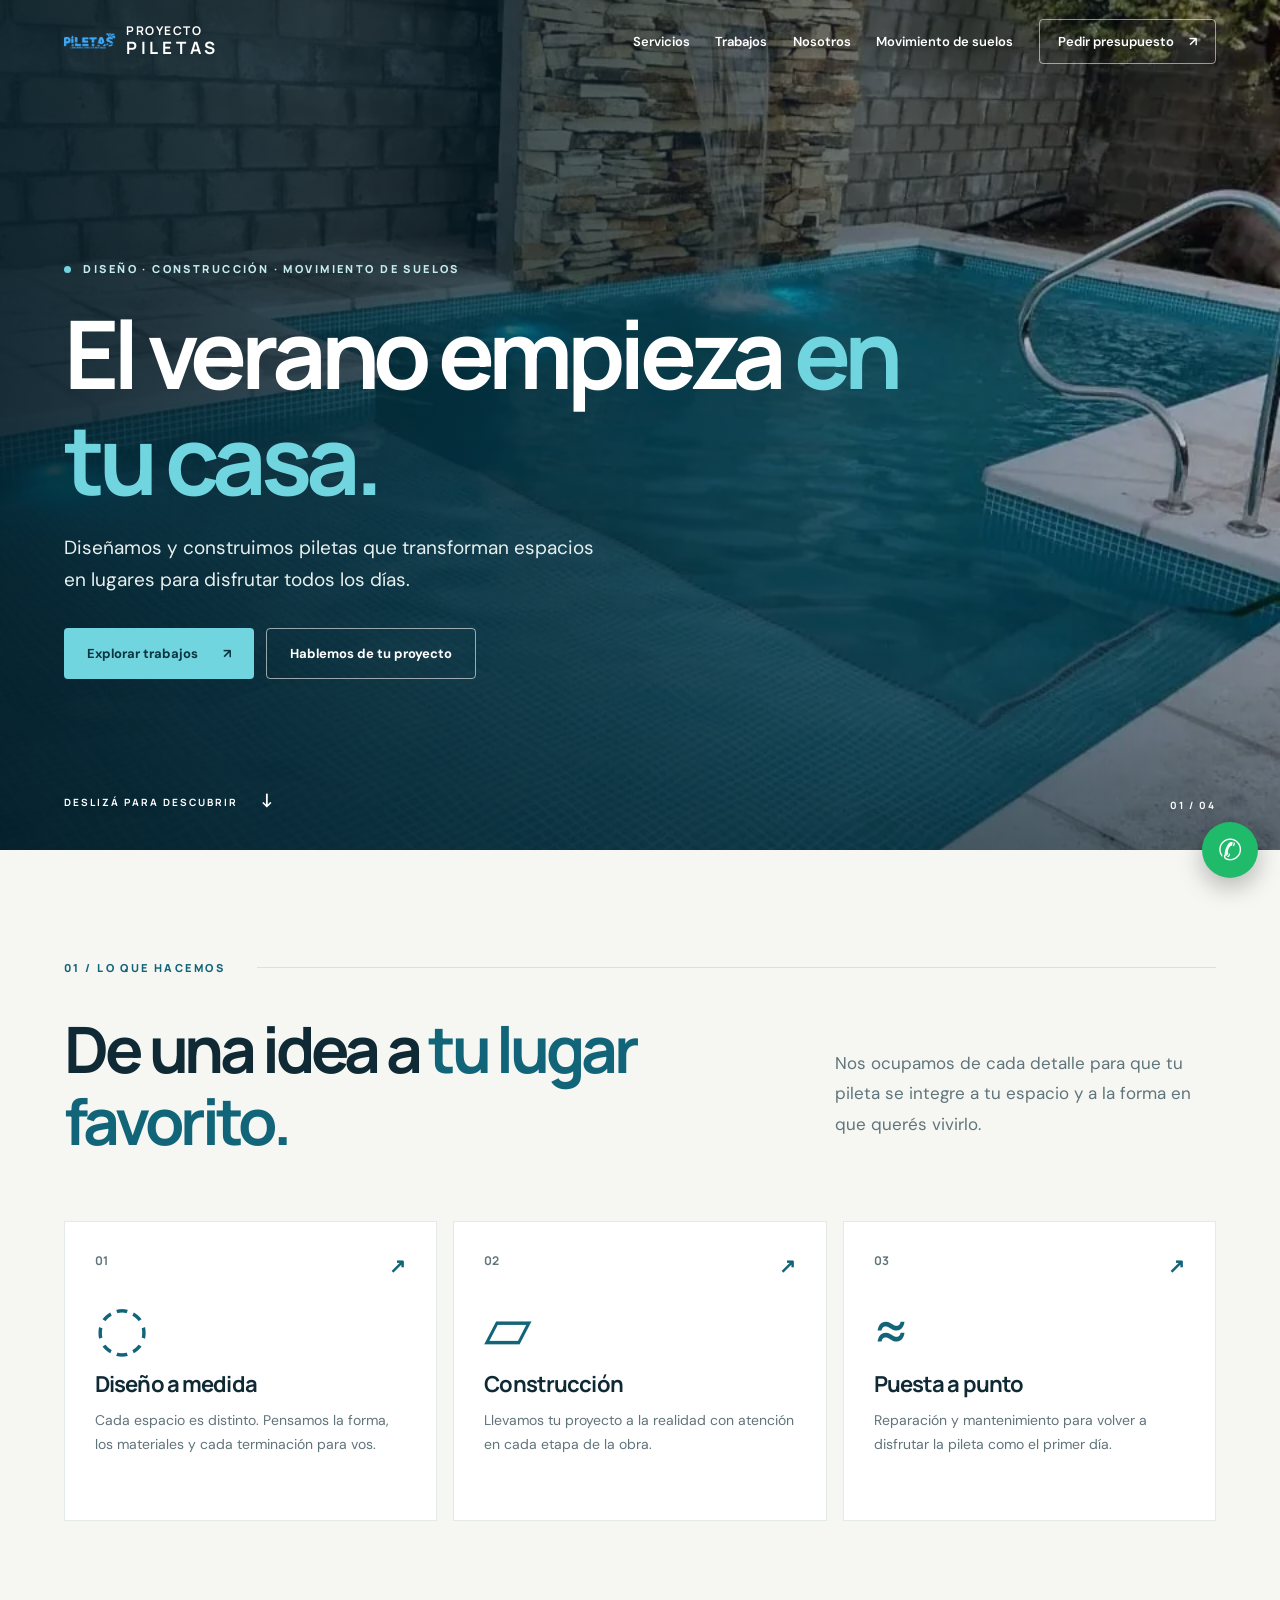
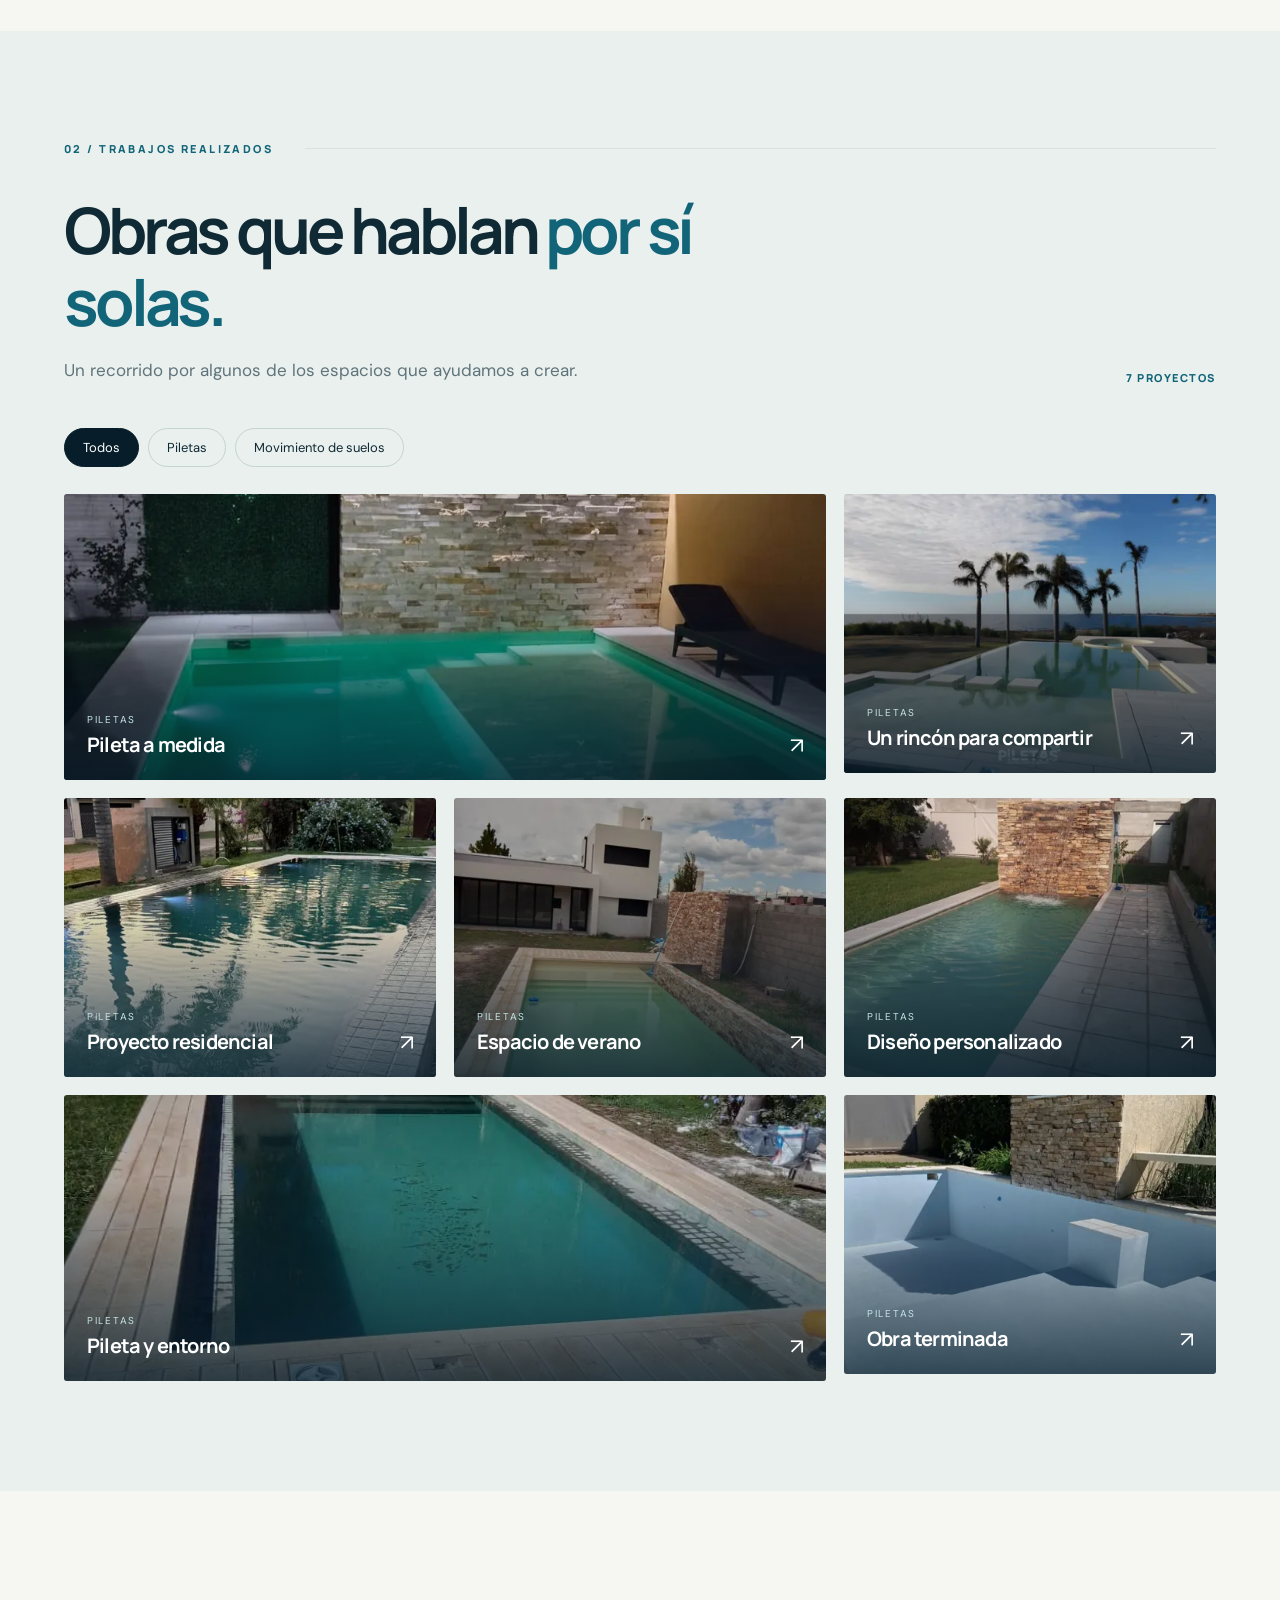
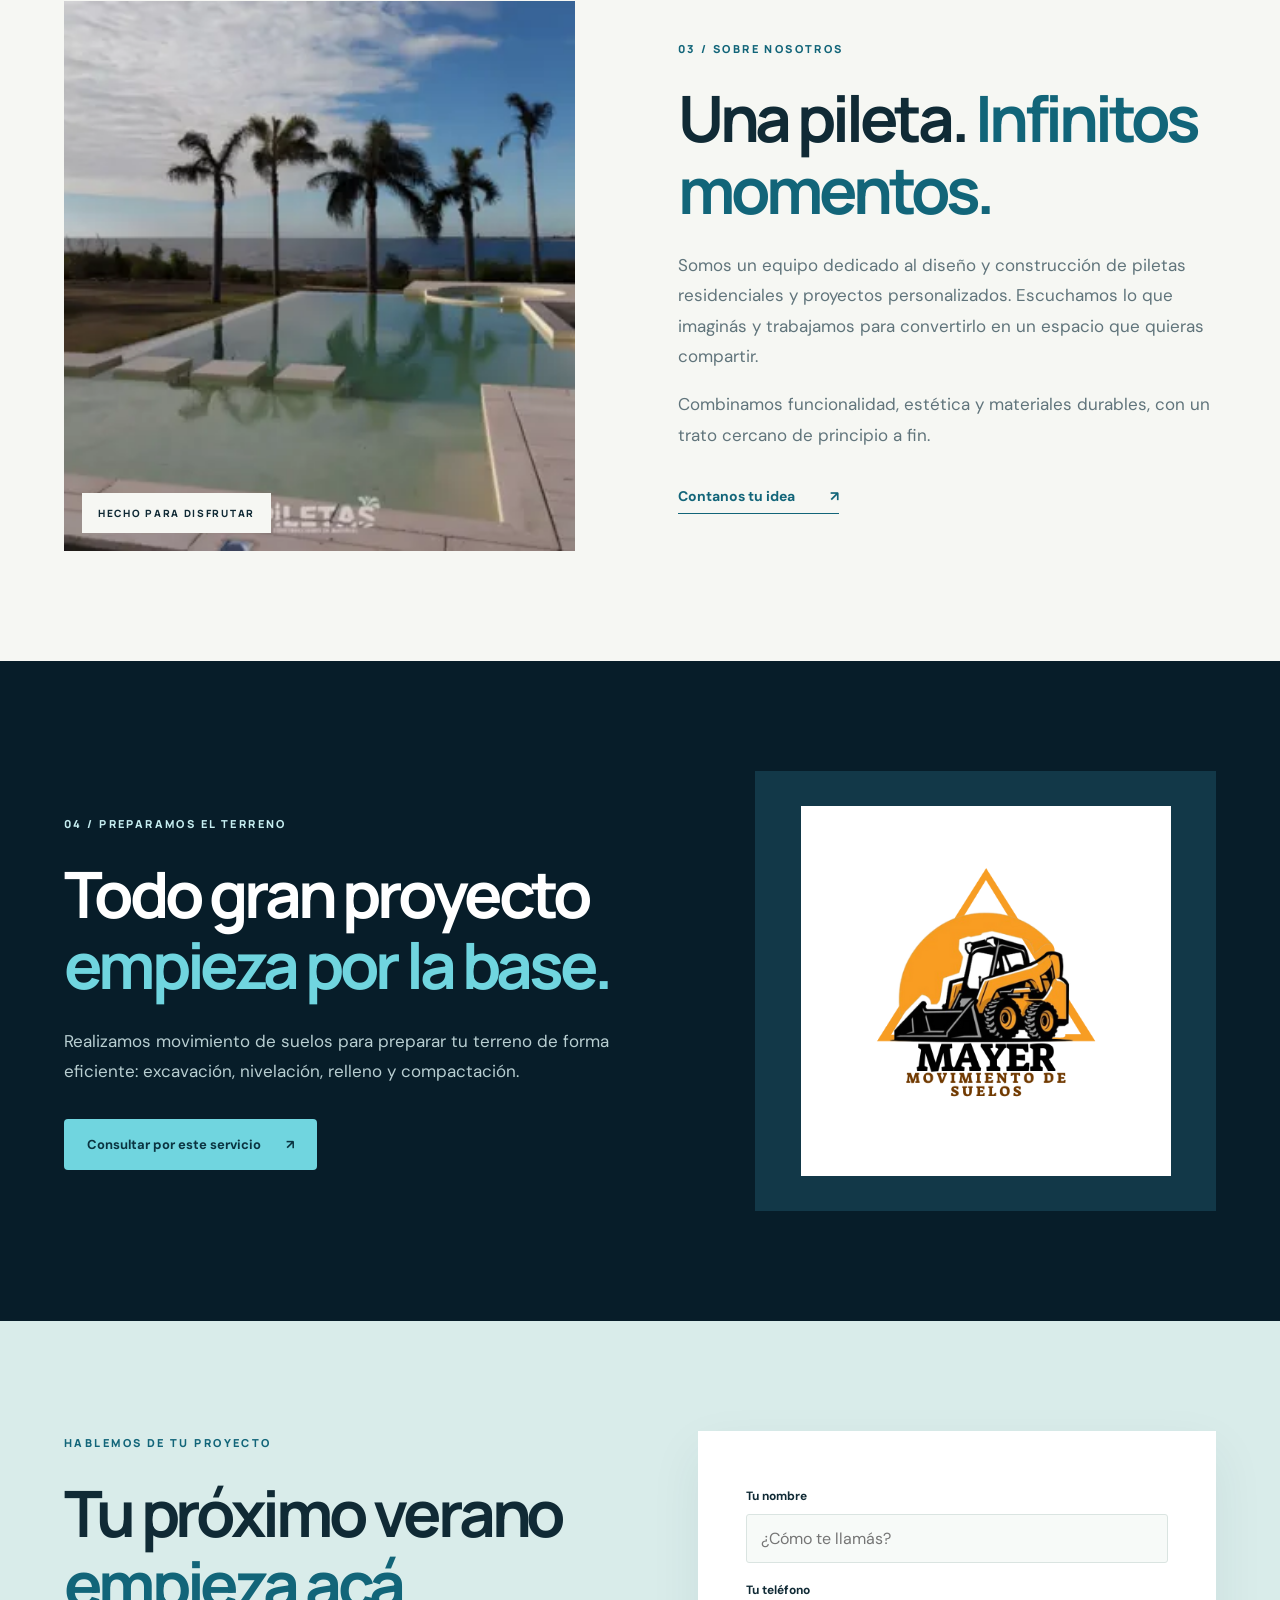
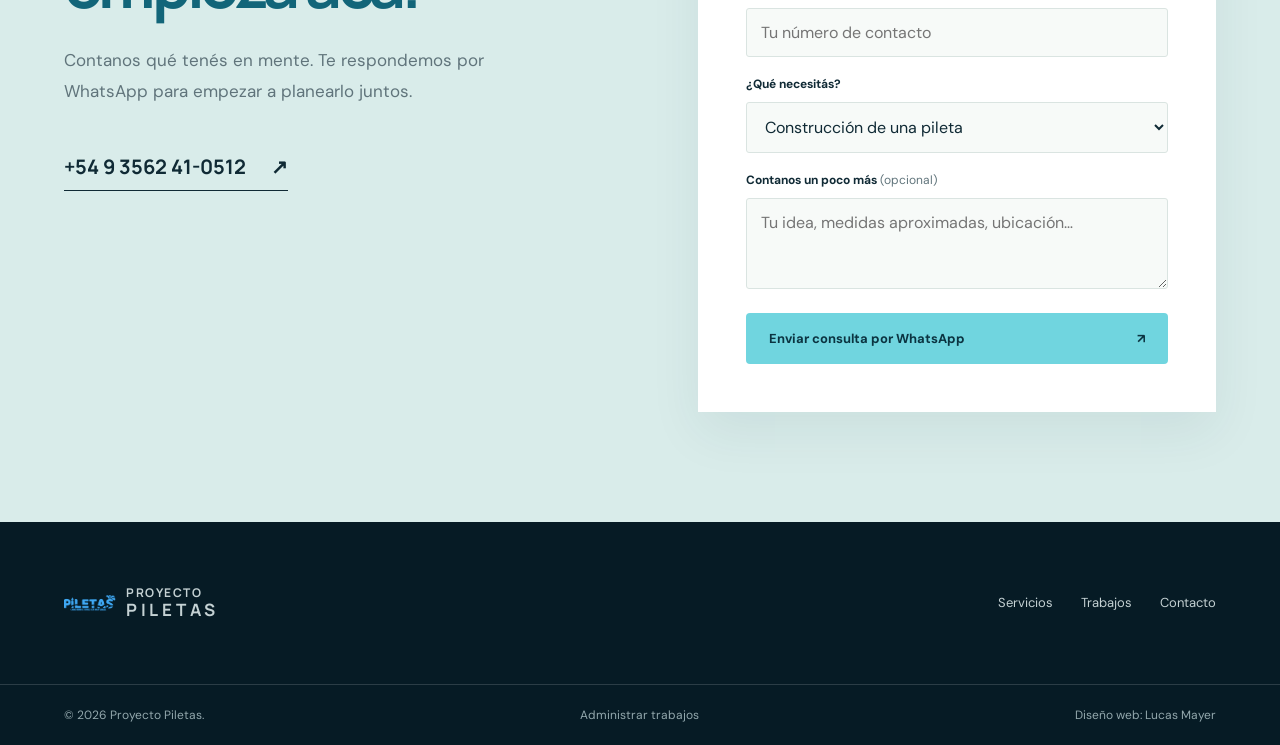
==== commit 3dfe80ca: "Optimize mobile image loading while preserving original photos" ====
--- a/index.html
+++ b/index.html
@@ -27,7 +27,7 @@
   </header>
   <main id="contenido">
     <section class="hero">
-      <div class="hero-photo" role="img" aria-label="Pileta realizada por Proyecto Piletas"></div>
+      <img class="hero-photo" src="IMAGENE/optimized/pileta-1-960.webp" srcset="IMAGENE/optimized/pileta-1-480.webp 480w, IMAGENE/optimized/pileta-1-960.webp 960w" sizes="100vw" width="1080" height="1080" fetchpriority="high" alt="Pileta realizada por Proyecto Piletas">
       <div class="hero-shade"></div>
       <div class="hero-content wrap">
         <div class="eyebrow light"><span class="dot"></span> DISEÑO · CONSTRUCCIÓN · MOVIMIENTO DE SUELOS</div>
@@ -53,7 +53,7 @@
       <div class="filters" role="group" aria-label="Filtrar trabajos"><button type="button" class="filter active" data-filter="Todos" aria-pressed="true">Todos</button><button type="button" class="filter" data-filter="Piletas" aria-pressed="false">Piletas</button><button type="button" class="filter" data-filter="Movimiento de suelos" aria-pressed="false">Movimiento de suelos</button></div>
       <div class="gallery" id="gallery" aria-live="polite"></div>
     </div></section>
-    <section class="about wrap" id="nosotros"><div class="about-image reveal"><img loading="lazy" src="IMAGENE/imagen%203.png" alt="Trabajo de construcción de pileta"><span>HECHO PARA DISFRUTAR</span></div><div class="about-copy reveal"><span class="eyebrow">03 / SOBRE NOSOTROS</span><h2>Una pileta. <em>Infinitos momentos.</em></h2><p>Somos un equipo dedicado al diseño y construcción de piletas residenciales y proyectos personalizados. Escuchamos lo que imaginás y trabajamos para convertirlo en un espacio que quieras compartir.</p><p>Combinamos funcionalidad, estética y materiales durables, con un trato cercano de principio a fin.</p><a class="text-link" href="#contacto">Contanos tu idea <span aria-hidden="true">↗</span></a></div></section>
+    <section class="about wrap" id="nosotros"><div class="about-image reveal"><img loading="lazy" decoding="async" width="983" height="683" src="IMAGENE/optimized/pileta-3-960.webp" srcset="IMAGENE/optimized/pileta-3-480.webp 480w, IMAGENE/optimized/pileta-3-960.webp 960w" sizes="(max-width: 680px) 100vw, 45vw" alt="Trabajo de construcción de pileta"><span>HECHO PARA DISFRUTAR</span></div><div class="about-copy reveal"><span class="eyebrow">03 / SOBRE NOSOTROS</span><h2>Una pileta. <em>Infinitos momentos.</em></h2><p>Somos un equipo dedicado al diseño y construcción de piletas residenciales y proyectos personalizados. Escuchamos lo que imaginás y trabajamos para convertirlo en un espacio que quieras compartir.</p><p>Combinamos funcionalidad, estética y materiales durables, con un trato cercano de principio a fin.</p><a class="text-link" href="#contacto">Contanos tu idea <span aria-hidden="true">↗</span></a></div></section>
     <section class="earth" id="movimiento"><div class="wrap earth-grid"><div class="earth-copy reveal"><span class="eyebrow light">04 / PREPARAMOS EL TERRENO</span><h2>Todo gran proyecto <em>empieza por la base.</em></h2><p>Realizamos movimiento de suelos para preparar tu terreno de forma eficiente: excavación, nivelación, relleno y compactación.</p><a class="button primary" href="#contacto">Consultar por este servicio <span aria-hidden="true">↗</span></a></div><div class="earth-visual reveal"><img loading="lazy" src="IMAGENE/Logo%20MAYER%20movientos%20de%20suelos.png" alt="Mayer Movimiento de Suelos"></div></div></section>
     <section class="contact" id="contacto"><div class="wrap contact-grid"><div class="reveal"><span class="eyebrow">HABLEMOS DE TU PROYECTO</span><h2>Tu próximo verano <em>empieza acá.</em></h2><p>Contanos qué tenés en mente. Te respondemos por WhatsApp para empezar a planearlo juntos.</p><a class="contact-phone" href="https://wa.me/5493562410512" target="_blank" rel="noopener noreferrer">+54 9 3562 41-0512 <span aria-hidden="true">↗</span></a></div><form class="contact-form reveal" id="contact-form"><label for="nombre">Tu nombre</label><input id="nombre" name="nombre" required maxlength="80" autocomplete="name" placeholder="¿Cómo te llamás?"><label for="telefono">Tu teléfono</label><input id="telefono" name="telefono" required maxlength="40" type="tel" autocomplete="tel" placeholder="Tu número de contacto"><label for="servicio">¿Qué necesitás?</label><select id="servicio" name="servicio"><option>Construcción de una pileta</option><option>Movimiento de suelos</option><option>Pileta y movimiento de suelos</option><option>Mantenimiento o reparación</option></select><label for="mensaje">Contanos un poco más <span>(opcional)</span></label><textarea id="mensaje" name="mensaje" maxlength="1200" rows="3" placeholder="Tu idea, medidas aproximadas, ubicación…"></textarea><button class="button primary" type="submit">Enviar consulta por WhatsApp <span aria-hidden="true">↗</span></button></form></div></section>
   </main>
--- a/css/styles.css
+++ b/css/styles.css
@@ -1 +1 @@
-:root{--ink:#102a35;--deep:#071d29;--teal:#126579;--aqua:#70d5df;--paper:#f6f7f3;--line:#d9e2df;--muted:#60747b}*{box-sizing:border-box}html{scroll-behavior:smooth;scroll-padding-top:88px}body{margin:0;color:var(--ink);background:var(--paper);font-family:'DM Sans',sans-serif}button,input,select,textarea{font:inherit}button{cursor:pointer}a{color:inherit;text-decoration:none}img{display:block;max-width:100%}.wrap{max-width:1360px;padding-inline:clamp(22px,5vw,80px);margin:auto}.skip{position:absolute;top:-60px;left:12px;background:white;padding:10px;z-index:20}.skip:focus{top:12px}.site-header{height:82px;position:absolute;inset:0 0 auto;z-index:5;color:#fff}.nav{height:100%;display:flex;align-items:center;justify-content:space-between;gap:30px}.brand{display:inline-flex;align-items:center;gap:10px;font:700 12px/1.15 Manrope,sans-serif;letter-spacing:.13em;white-space:nowrap}.brand img{width:52px;height:52px;object-fit:contain}.brand b{display:block;font-size:17px;letter-spacing:.22em}.nav-links{display:flex;align-items:center;gap:clamp(14px,2vw,32px)}.nav-links>a{font-size:13px;font-weight:600;transition:color .2s}.nav-links>a:hover{color:var(--aqua)}.nav-links .nav-cta{border:1px solid #ffffff8a;border-radius:4px;padding:13px 18px}.nav-cta span{margin-left:12px}.menu-toggle{display:none}.hero{min-height:740px;height:min(850px,100svh);position:relative;background:#163c4e;color:#fff;display:flex;align-items:center}.hero-photo,.hero-shade{position:absolute;inset:0}.hero-photo{background:url('../IMAGENE/IMAGEN%201.png') center 52%/cover no-repeat}.hero-shade{background:linear-gradient(90deg,rgba(3,27,38,.88) 0%,rgba(4,31,44,.62) 48%,rgba(4,31,44,.12) 100%),linear-gradient(0deg,rgba(5,28,36,.4),transparent 44%)}.hero-content{position:relative;width:100%;padding-top:90px}.eyebrow{font:800 11px Manrope,sans-serif;letter-spacing:.22em;color:var(--teal)}.eyebrow.light{color:#c5edf0}.dot{display:inline-block;width:7px;height:7px;border-radius:50%;background:var(--aqua);margin-right:8px}.hero h1,h2{font-family:Manrope,sans-serif;letter-spacing:-.065em;line-height:1.12}.hero h1{font-size:clamp(56px,7.4vw,114px);max-width:890px;margin:24px 0 20px;font-weight:700}.hero em,h2 em{font-style:normal;color:var(--aqua)}.hero p{font-size:clamp(16px,1.6vw,19px);line-height:1.7;max-width:530px;color:#e7f0ef}.hero-actions{display:flex;gap:12px;flex-wrap:wrap;margin-top:32px}.button{min-height:51px;border:0;border-radius:4px;padding:15px 23px;font-size:13px;font-weight:700;display:inline-flex;justify-content:space-between;align-items:center;gap:25px;transition:transform .2s,background .2s}.button:hover{transform:translateY(-3px)}.button.primary{background:var(--aqua);color:#0b3441}.button.primary:hover{background:#a1edf0}.button.outline{color:#fff;border:1px solid #ffffff94;background:transparent}.button.outline:hover{background:#ffffff20}.scroll-cue,.hero-index{position:absolute;bottom:38px;font:700 10px Manrope,sans-serif;letter-spacing:.2em}.scroll-cue{left:clamp(22px,5vw,80px)}.scroll-cue span{font-size:19px;margin-left:18px}.hero-index{right:clamp(22px,5vw,80px)}section:not(.hero){padding-block:110px}.section-top{display:flex;align-items:center;gap:32px;margin-bottom:38px}.section-line{height:1px;flex:1;background:var(--line)}h2{font-size:clamp(42px,5vw,72px);margin:0;font-weight:700}h2 em{color:var(--teal)}.intro-grid{display:grid;grid-template-columns:1.1fr .7fr;align-items:end;gap:15%}.intro-grid p,.work-heading p,.about-copy p,.earth p,.contact p{color:var(--muted);font-size:17px;line-height:1.8}.services{display:grid;grid-template-columns:repeat(3,1fr);gap:16px;margin-top:65px}.service{background:#fff;border:1px solid #e4eae7;padding:30px;min-height:300px;transition:transform .25s,box-shadow .25s}.service:hover{transform:translateY(-7px);box-shadow:0 20px 35px #0b3b4920}.service-no{font:700 12px Manrope,sans-serif;color:var(--muted);display:flex;justify-content:space-between}.service-no span{font-size:20px;color:var(--teal)}.service-icon{font-size:62px;color:var(--teal);margin:18px 0 5px;line-height:1}.service h3{font:700 22px Manrope,sans-serif;letter-spacing:-.04em;margin:10px 0}.service p{color:var(--muted);line-height:1.7;font-size:14px;margin:0}.work-section{background:#e9f0ed}.work-heading{display:flex;justify-content:space-between;align-items:end;gap:25px}.work-heading h2{max-width:720px}.work-heading p{margin-bottom:0}.work-count{font:800 11px Manrope,sans-serif;letter-spacing:.14em;color:var(--teal);white-space:nowrap}.filters{display:flex;gap:9px;flex-wrap:wrap;margin:43px 0 27px}.filter{border:1px solid #c5d4d1;background:transparent;color:var(--ink);border-radius:100px;padding:10px 18px;font-size:13px}.filter.active,.filter:hover{background:var(--deep);color:white;border-color:var(--deep)}.gallery{display:grid;grid-template-columns:repeat(3,1fr);gap:18px}.work-card{border:0;padding:0;text-align:left;background:var(--deep);color:white;position:relative;overflow:hidden;aspect-ratio:4/3;border-radius:3px}.work-card:nth-child(5n+1){grid-column:span 2;aspect-ratio:8/3}.work-card img{width:100%;height:100%;object-fit:cover;transition:transform .5s}.work-card:hover img,.work-card:focus-visible img{transform:scale(1.045)}.work-card:after{content:'';position:absolute;inset:30% 0 0;background:linear-gradient(transparent,#061d2bc4)}.work-info{position:absolute;bottom:20px;left:23px;right:22px;z-index:1;display:grid;grid-template-columns:1fr auto;gap:5px}.work-info small{grid-column:1/-1;text-transform:uppercase;font-size:10px;letter-spacing:.17em;color:#c6e6e7}.work-info strong{font:700 20px Manrope,sans-serif;letter-spacing:-.04em}.work-info>span{font-size:22px}.gallery-empty{grid-column:1/-1;padding:50px;background:#fff;text-align:center}.about{display:grid;grid-template-columns:.95fr 1fr;align-items:center;gap:clamp(40px,8vw,130px)}.about-image{position:relative}.about-image img{height:550px;width:100%;object-fit:cover}.about-image>span{position:absolute;bottom:18px;left:18px;background:var(--paper);padding:13px 16px;font:800 10px Manrope,sans-serif;letter-spacing:.17em}.about-copy h2{margin:24px 0}.about-copy p{margin:0 0 17px}.text-link{display:inline-flex;gap:35px;color:var(--teal);border-bottom:1px solid var(--teal);font-weight:700;font-size:14px;padding:20px 0 8px}.earth{background:var(--deep);color:white}.earth-grid{display:grid;grid-template-columns:1fr .8fr;align-items:center;gap:10%}.earth h2{margin:25px 0}.earth h2 em{color:var(--aqua)}.earth p{color:#b8ced1;max-width:550px}.earth .button{margin-top:15px}.earth-visual{background:#123848;min-height:360px;display:grid;place-items:center;padding:35px}.earth-visual img{max-height:370px;object-fit:contain}.contact{background:#d9ecea}.contact-grid{display:grid;grid-template-columns:1fr 1fr;gap:10%;align-items:start}.contact h2{margin:25px 0}.contact p{max-width:420px}.contact-phone{display:inline-flex;gap:25px;margin-top:30px;border-bottom:1px solid var(--ink);padding-bottom:10px;font:700 20px Manrope,sans-serif}.contact-form{background:#fff;padding:clamp(25px,4vw,48px);display:grid;gap:10px;box-shadow:0 20px 50px #10364312}.contact-form label{font-size:12px;font-weight:700;margin-top:9px}.contact-form label span{font-weight:400;color:var(--muted)}.contact-form input,.contact-form select,.contact-form textarea{width:100%;border:1px solid #dae4e1;background:#f7faf8;border-radius:3px;padding:13px 14px;color:var(--ink);outline:none}.contact-form :is(input,select,textarea):focus{border-color:var(--teal);box-shadow:0 0 0 3px #70d5df33}.contact-form button{margin-top:14px;width:100%}footer{background:#061b25;color:#c4d1d3;padding-top:55px}.footer-main,.footer-bottom{display:flex;justify-content:space-between;align-items:center;gap:25px}.footer-main>div{display:flex;gap:28px;font-size:13px}.footer-main a:hover,.footer-bottom a:hover{color:var(--aqua)}.footer-bottom{border-top:1px solid #ffffff26;margin-top:55px;padding-block:22px;font-size:12px;color:#93a8ad}.whatsapp{position:fixed;z-index:7;right:22px;bottom:22px;width:56px;height:56px;background:#20ba6b;color:#fff;border-radius:50%;display:grid;place-items:center;font-size:29px;box-shadow:0 9px 25px #0004}.whatsapp:hover{background:#159957}.lightbox{border:0;background:#07151dec;color:#fff;max-width:100vw;max-height:100vh;width:100vw;height:100vh;padding:55px 25px 25px;position:fixed}.lightbox::backdrop{background:#07151dec}.lightbox img{max-height:calc(100vh - 120px);max-width:100%;width:auto;margin:auto;object-fit:contain}.lightbox-close{position:absolute;right:25px;top:12px;background:transparent;border:0;color:white;font-size:36px}.lightbox-caption{text-align:center;padding:14px;font-size:13px}.reveal{opacity:0;transform:translateY(22px);transition:opacity .65s,transform .65s}.reveal.visible{opacity:1;transform:none}@media(max-width:900px){.menu-toggle{display:grid;gap:5px;background:transparent;border:0;padding:12px}.menu-toggle span{width:24px;height:2px;background:white}.nav-links{display:none;position:absolute;top:82px;left:0;right:0;background:var(--deep);padding:20px 6vw 28px;flex-direction:column;align-items:stretch;gap:0}.nav-links.open{display:flex}.nav-links>a{padding:14px}.hero{min-height:660px}.hero h1{max-width:650px}.intro-grid,.earth-grid{gap:6%}.about{gap:40px}.about-image img{height:470px}}@media(max-width:680px){.hero{height:auto;min-height:720px}.hero-shade{background:linear-gradient(90deg,#041a27cc,#041a2766),linear-gradient(0deg,#041a2780,transparent)}.hero-content{padding-top:80px}.hero h1{font-size:clamp(51px,12vw,75px)}.scroll-cue,.hero-index{bottom:24px}.scroll-cue{font-size:9px}.hero-index{display:none}section:not(.hero){padding-block:72px}.intro-grid,.services,.about,.earth-grid,.contact-grid{grid-template-columns:1fr}.intro-grid{gap:0}.services{margin-top:30px}.service{min-height:230px}.gallery{grid-template-columns:1fr 1fr;gap:10px}.work-card:nth-child(5n+1){grid-column:span 2;aspect-ratio:1.7}.work-card{aspect-ratio:.82}.work-info{bottom:12px;left:12px;right:12px}.work-info strong{font-size:15px}.work-heading{align-items:start;flex-direction:column}.about-image img{height:380px}.earth-grid{gap:35px}.earth-visual{min-height:250px}.footer-main,.footer-bottom{align-items:flex-start;flex-direction:column}.footer-main>div{flex-wrap:wrap;gap:16px}.footer-bottom{margin-top:35px}.contact-grid{gap:30px}.whatsapp{width:50px;height:50px}.filters{margin-top:27px}}@media(prefers-reduced-motion:reduce){html{scroll-behavior:auto}*,*:before,*:after{transition-duration:.01ms!important;animation-duration:.01ms!important}.reveal{opacity:1;transform:none}}
+:root{--ink:#102a35;--deep:#071d29;--teal:#126579;--aqua:#70d5df;--paper:#f6f7f3;--line:#d9e2df;--muted:#60747b}*{box-sizing:border-box}html{scroll-behavior:smooth;scroll-padding-top:88px}body{margin:0;color:var(--ink);background:var(--paper);font-family:'DM Sans',sans-serif}button,input,select,textarea{font:inherit}button{cursor:pointer}a{color:inherit;text-decoration:none}img{display:block;max-width:100%}.wrap{max-width:1360px;padding-inline:clamp(22px,5vw,80px);margin:auto}.skip{position:absolute;top:-60px;left:12px;background:white;padding:10px;z-index:20}.skip:focus{top:12px}.site-header{height:82px;position:absolute;inset:0 0 auto;z-index:5;color:#fff}.nav{height:100%;display:flex;align-items:center;justify-content:space-between;gap:30px}.brand{display:inline-flex;align-items:center;gap:10px;font:700 12px/1.15 Manrope,sans-serif;letter-spacing:.13em;white-space:nowrap}.brand img{width:52px;height:52px;object-fit:contain}.brand b{display:block;font-size:17px;letter-spacing:.22em}.nav-links{display:flex;align-items:center;gap:clamp(14px,2vw,32px)}.nav-links>a{font-size:13px;font-weight:600;transition:color .2s}.nav-links>a:hover{color:var(--aqua)}.nav-links .nav-cta{border:1px solid #ffffff8a;border-radius:4px;padding:13px 18px}.nav-cta span{margin-left:12px}.menu-toggle{display:none}.hero{min-height:740px;height:min(850px,100svh);position:relative;background:#163c4e;color:#fff;display:flex;align-items:center}.hero-photo,.hero-shade{position:absolute;inset:0}.hero-photo{width:100%;height:100%;object-fit:cover;object-position:center 52%}.hero-shade{background:linear-gradient(90deg,rgba(3,27,38,.88) 0%,rgba(4,31,44,.62) 48%,rgba(4,31,44,.12) 100%),linear-gradient(0deg,rgba(5,28,36,.4),transparent 44%)}.hero-content{position:relative;width:100%;padding-top:90px}.eyebrow{font:800 11px Manrope,sans-serif;letter-spacing:.22em;color:var(--teal)}.eyebrow.light{color:#c5edf0}.dot{display:inline-block;width:7px;height:7px;border-radius:50%;background:var(--aqua);margin-right:8px}.hero h1,h2{font-family:Manrope,sans-serif;letter-spacing:-.065em;line-height:1.12}.hero h1{font-size:clamp(56px,7.4vw,114px);max-width:890px;margin:24px 0 20px;font-weight:700}.hero em,h2 em{font-style:normal;color:var(--aqua)}.hero p{font-size:clamp(16px,1.6vw,19px);line-height:1.7;max-width:530px;color:#e7f0ef}.hero-actions{display:flex;gap:12px;flex-wrap:wrap;margin-top:32px}.button{min-height:51px;border:0;border-radius:4px;padding:15px 23px;font-size:13px;font-weight:700;display:inline-flex;justify-content:space-between;align-items:center;gap:25px;transition:transform .2s,background .2s}.button:hover{transform:translateY(-3px)}.button.primary{background:var(--aqua);color:#0b3441}.button.primary:hover{background:#a1edf0}.button.outline{color:#fff;border:1px solid #ffffff94;background:transparent}.button.outline:hover{background:#ffffff20}.scroll-cue,.hero-index{position:absolute;bottom:38px;font:700 10px Manrope,sans-serif;letter-spacing:.2em}.scroll-cue{left:clamp(22px,5vw,80px)}.scroll-cue span{font-size:19px;margin-left:18px}.hero-index{right:clamp(22px,5vw,80px)}section:not(.hero){padding-block:110px}.section-top{display:flex;align-items:center;gap:32px;margin-bottom:38px}.section-line{height:1px;flex:1;background:var(--line)}h2{font-size:clamp(42px,5vw,72px);margin:0;font-weight:700}h2 em{color:var(--teal)}.intro-grid{display:grid;grid-template-columns:1.1fr .7fr;align-items:end;gap:15%}.intro-grid p,.work-heading p,.about-copy p,.earth p,.contact p{color:var(--muted);font-size:17px;line-height:1.8}.services{display:grid;grid-template-columns:repeat(3,1fr);gap:16px;margin-top:65px}.service{background:#fff;border:1px solid #e4eae7;padding:30px;min-height:300px;transition:transform .25s,box-shadow .25s}.service:hover{transform:translateY(-7px);box-shadow:0 20px 35px #0b3b4920}.service-no{font:700 12px Manrope,sans-serif;color:var(--muted);display:flex;justify-content:space-between}.service-no span{font-size:20px;color:var(--teal)}.service-icon{font-size:62px;color:var(--teal);margin:18px 0 5px;line-height:1}.service h3{font:700 22px Manrope,sans-serif;letter-spacing:-.04em;margin:10px 0}.service p{color:var(--muted);line-height:1.7;font-size:14px;margin:0}.work-section{background:#e9f0ed}.work-heading{display:flex;justify-content:space-between;align-items:end;gap:25px}.work-heading h2{max-width:720px}.work-heading p{margin-bottom:0}.work-count{font:800 11px Manrope,sans-serif;letter-spacing:.14em;color:var(--teal);white-space:nowrap}.filters{display:flex;gap:9px;flex-wrap:wrap;margin:43px 0 27px}.filter{border:1px solid #c5d4d1;background:transparent;color:var(--ink);border-radius:100px;padding:10px 18px;font-size:13px}.filter.active,.filter:hover{background:var(--deep);color:white;border-color:var(--deep)}.gallery{display:grid;grid-template-columns:repeat(3,1fr);gap:18px}.work-card{border:0;padding:0;text-align:left;background:var(--deep);color:white;position:relative;overflow:hidden;aspect-ratio:4/3;border-radius:3px}.work-card:nth-child(5n+1){grid-column:span 2;aspect-ratio:8/3}.work-card img{width:100%;height:100%;object-fit:cover;transition:transform .5s}.work-card:hover img,.work-card:focus-visible img{transform:scale(1.045)}.work-card:after{content:'';position:absolute;inset:30% 0 0;background:linear-gradient(transparent,#061d2bc4)}.work-info{position:absolute;bottom:20px;left:23px;right:22px;z-index:1;display:grid;grid-template-columns:1fr auto;gap:5px}.work-info small{grid-column:1/-1;text-transform:uppercase;font-size:10px;letter-spacing:.17em;color:#c6e6e7}.work-info strong{font:700 20px Manrope,sans-serif;letter-spacing:-.04em}.work-info>span{font-size:22px}.gallery-empty{grid-column:1/-1;padding:50px;background:#fff;text-align:center}.about{display:grid;grid-template-columns:.95fr 1fr;align-items:center;gap:clamp(40px,8vw,130px)}.about-image{position:relative}.about-image img{height:550px;width:100%;object-fit:cover}.about-image>span{position:absolute;bottom:18px;left:18px;background:var(--paper);padding:13px 16px;font:800 10px Manrope,sans-serif;letter-spacing:.17em}.about-copy h2{margin:24px 0}.about-copy p{margin:0 0 17px}.text-link{display:inline-flex;gap:35px;color:var(--teal);border-bottom:1px solid var(--teal);font-weight:700;font-size:14px;padding:20px 0 8px}.earth{background:var(--deep);color:white}.earth-grid{display:grid;grid-template-columns:1fr .8fr;align-items:center;gap:10%}.earth h2{margin:25px 0}.earth h2 em{color:var(--aqua)}.earth p{color:#b8ced1;max-width:550px}.earth .button{margin-top:15px}.earth-visual{background:#123848;min-height:360px;display:grid;place-items:center;padding:35px}.earth-visual img{max-height:370px;object-fit:contain}.contact{background:#d9ecea}.contact-grid{display:grid;grid-template-columns:1fr 1fr;gap:10%;align-items:start}.contact h2{margin:25px 0}.contact p{max-width:420px}.contact-phone{display:inline-flex;gap:25px;margin-top:30px;border-bottom:1px solid var(--ink);padding-bottom:10px;font:700 20px Manrope,sans-serif}.contact-form{background:#fff;padding:clamp(25px,4vw,48px);display:grid;gap:10px;box-shadow:0 20px 50px #10364312}.contact-form label{font-size:12px;font-weight:700;margin-top:9px}.contact-form label span{font-weight:400;color:var(--muted)}.contact-form input,.contact-form select,.contact-form textarea{width:100%;border:1px solid #dae4e1;background:#f7faf8;border-radius:3px;padding:13px 14px;color:var(--ink);outline:none}.contact-form :is(input,select,textarea):focus{border-color:var(--teal);box-shadow:0 0 0 3px #70d5df33}.contact-form button{margin-top:14px;width:100%}footer{background:#061b25;color:#c4d1d3;padding-top:55px}.footer-main,.footer-bottom{display:flex;justify-content:space-between;align-items:center;gap:25px}.footer-main>div{display:flex;gap:28px;font-size:13px}.footer-main a:hover,.footer-bottom a:hover{color:var(--aqua)}.footer-bottom{border-top:1px solid #ffffff26;margin-top:55px;padding-block:22px;font-size:12px;color:#93a8ad}.whatsapp{position:fixed;z-index:7;right:22px;bottom:22px;width:56px;height:56px;background:#20ba6b;color:#fff;border-radius:50%;display:grid;place-items:center;font-size:29px;box-shadow:0 9px 25px #0004}.whatsapp:hover{background:#159957}.lightbox{border:0;background:#07151dec;color:#fff;max-width:100vw;max-height:100vh;width:100vw;height:100vh;padding:55px 25px 25px;position:fixed}.lightbox::backdrop{background:#07151dec}.lightbox img{max-height:calc(100vh - 120px);max-width:100%;width:auto;margin:auto;object-fit:contain}.lightbox-close{position:absolute;right:25px;top:12px;background:transparent;border:0;color:white;font-size:36px}.lightbox-caption{text-align:center;padding:14px;font-size:13px}.reveal{opacity:1;transform:none;transition:opacity .65s,transform .65s}.reveal.pending{opacity:0;transform:translateY(22px)}.reveal.visible{opacity:1;transform:none}@media(max-width:900px){.menu-toggle{display:grid;gap:5px;background:transparent;border:0;padding:12px}.menu-toggle span{width:24px;height:2px;background:white}.nav-links{display:none;position:absolute;top:82px;left:0;right:0;background:var(--deep);padding:20px 6vw 28px;flex-direction:column;align-items:stretch;gap:0}.nav-links.open{display:flex}.nav-links>a{padding:14px}.hero{min-height:660px}.hero h1{max-width:650px}.intro-grid,.earth-grid{gap:6%}.about{gap:40px}.about-image img{height:470px}}@media(max-width:680px){.hero{height:auto;min-height:720px}.hero-shade{background:linear-gradient(90deg,#041a27cc,#041a2766),linear-gradient(0deg,#041a2780,transparent)}.hero-content{padding-top:80px}.hero h1{font-size:clamp(51px,12vw,75px)}.scroll-cue,.hero-index{bottom:24px}.scroll-cue{font-size:9px}.hero-index{display:none}section:not(.hero){padding-block:72px}.intro-grid,.services,.about,.earth-grid,.contact-grid{grid-template-columns:1fr}.intro-grid{gap:0}.services{margin-top:30px}.service{min-height:230px}.gallery{grid-template-columns:1fr 1fr;gap:10px}.work-card:nth-child(5n+1){grid-column:span 2;aspect-ratio:1.7}.work-card{aspect-ratio:.82}.work-info{bottom:12px;left:12px;right:12px}.work-info strong{font-size:15px}.work-heading{align-items:start;flex-direction:column}.about-image img{height:380px}.earth-grid{gap:35px}.earth-visual{min-height:250px}.footer-main,.footer-bottom{align-items:flex-start;flex-direction:column}.footer-main>div{flex-wrap:wrap;gap:16px}.footer-bottom{margin-top:35px}.contact-grid{gap:30px}.whatsapp{width:50px;height:50px}.filters{margin-top:27px}}@media(prefers-reduced-motion:reduce){html{scroll-behavior:auto}*,*:before,*:after{transition-duration:.01ms!important;animation-duration:.01ms!important}.reveal{opacity:1;transform:none}}
